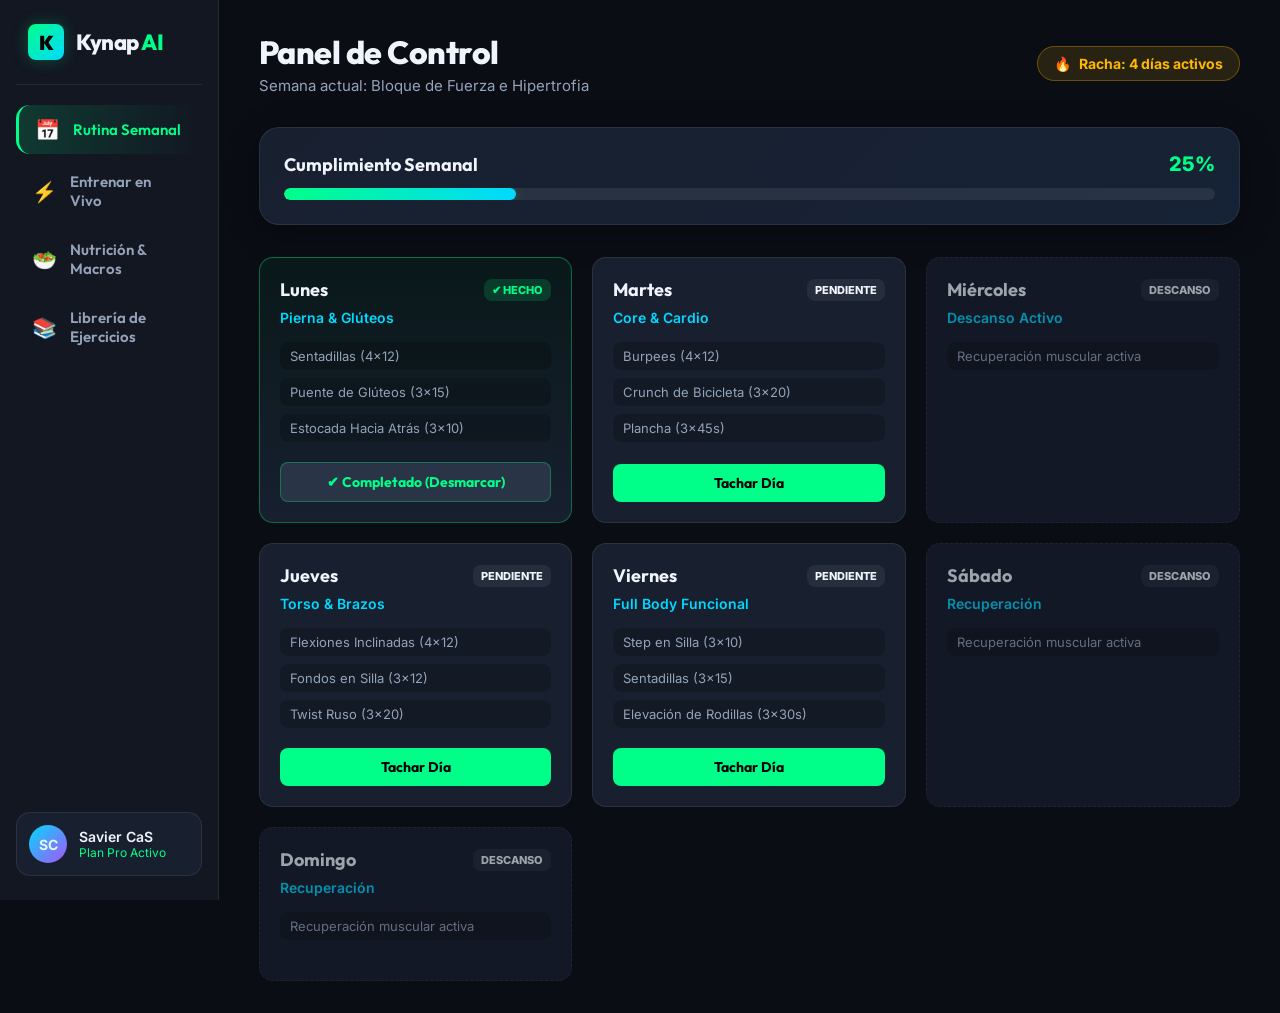
==== app.html @ 7dca51ca "se agrega el proyecto modularizado, con nueva app.html, nuevos modulos de bd y un poco de vainas ni " ====
<!DOCTYPE html>
<html lang="es">
<head>
  <meta charset="UTF-8">
  <meta name="viewport" content="width=device-width, initial-scale=1.0, maximum-scale=1.0, user-scalable=no">
  <title>Kynap - Plataforma Fitness Modular</title>
  <!-- Google Fonts: Outfit & Inter -->
  <link rel="preconnect" href="https://fonts.googleapis.com">
  <link rel="preconnect" href="https://fonts.gstatic.com" crossorigin>
  <link href="https://fonts.googleapis.com/css2?family=Inter:wght@400;500;600;700&family=Outfit:wght@600;700;800;900&display=swap" rel="stylesheet">
  <!-- Hoja de estilos del Design System Kynap -->
  <link rel="stylesheet" href="public/css/app.css">
</head>
<body>

  <div class="app-container">
    
    <!-- SIDEBAR / BARRA DE NAVEGACIÓN -->
    <aside class="sidebar">
      <div class="brand">
        <div class="brand-logo">K</div>
        <div class="brand-name">Kynap <span>AI</span></div>
      </div>

      <ul class="nav-links">
        <li>
          <button class="nav-btn active" onclick="switchTab('routines', this)" id="nav-routines">
            <span class="icon">📅</span>
            <span>Rutina Semanal</span>
          </button>
        </li>
        <li>
          <button class="nav-btn" onclick="switchTab('workouts', this)" id="nav-workouts">
            <span class="icon">⚡</span>
            <span>Entrenar en Vivo</span>
          </button>
        </li>
        <li>
          <button class="nav-btn" onclick="switchTab('nutrition', this)" id="nav-nutrition">
            <span class="icon">🥗</span>
            <span>Nutrición & Macros</span>
          </button>
        </li>
        <li>
          <button class="nav-btn" onclick="switchTab('exercises', this)" id="nav-exercises">
            <span class="icon">📚</span>
            <span>Librería de Ejercicios</span>
          </button>
        </li>
      </ul>

      <div class="user-snippet">
        <div class="user-avatar">SC</div>
        <div class="user-meta">
          <h4>Savier CaS</h4>
          <p>Plan Pro Activo</p>
        </div>
      </div>
    </aside>

    <!-- ÁREA DE CONTENIDO PRINCIPAL -->
    <main class="main-content">
      
      <!-- HEADER CON RESUMEN Y RACHA -->
      <header class="header-bar">
        <div class="page-title">
          <h1>Panel de Control</h1>
          <p>Semana actual: Bloque de Fuerza e Hipertrofia</p>
        </div>
        <div class="streak-badge">
          <span>🔥</span> Racha: 4 días activos
        </div>
      </header>

      <!-- TAB 1: CORE 1 - RUTINA SEMANAL & CHECK-IN -->
      <section id="view-routines" class="tab-view active">
        <div class="routine-progress-card">
          <div class="progress-header">
            <h3>Cumplimiento Semanal</h3>
            <span class="progress-pct" id="weeklyProgressPct">0%</span>
          </div>
          <div class="progress-track">
            <div class="progress-bar-fill" id="weeklyProgressBar" style="width: 0%;"></div>
          </div>
        </div>

        <div class="days-grid" id="daysGrid">
          <!-- Renderizado dinámicamente por app.js -->
        </div>
      </section>

      <!-- TAB 2: CORE 2 - WORKOUT EN VIVO & SETS -->
      <section id="view-workouts" class="tab-view">
        <div class="live-workout-container">
          
          <div class="workout-logger-card">
            <h2 style="font-family: var(--font-heading); margin-bottom: 16px;">Sesión en Curso</h2>
            
            <div class="exercise-selector-bar">
              <select id="exerciseSelector" class="select-custom" onchange="AppState.activeWorkout.exerciseId = this.value; recalculateWorkoutMetrics();">
                <!-- Opciones de ejercicios inyectadas por app.js -->
              </select>
              <button class="btn-checkin" style="width: auto; padding: 0 20px;" onclick="addSetRow()">+ Serie</button>
            </div>

            <div class="sets-table-wrapper">
              <table class="sets-table">
                <thead>
                  <tr>
                    <th>Serie</th>
                    <th>Peso (kg)</th>
                    <th>Reps</th>
                    <th>RPE</th>
                    <th>Estado</th>
                    <th></th>
                  </tr>
                </thead>
                <tbody id="setsTableBody">
                  <!-- Filas de series renderizadas por app.js -->
                </tbody>
              </table>
            </div>

            <button class="btn-checkin" style="background: linear-gradient(90deg, var(--accent-emerald), var(--accent-cyan));" onclick="finishWorkoutSession()">
              Finalizar Sesión & Guardar
            </button>
          </div>

          <!-- SIDEBAR DE MÉTRICAS Y TEMPORIZADOR -->
          <div class="workout-stats-sidebar">
            <div class="stat-box">
              <h4>Volumen Total (Tonelaje)</h4>
              <div class="stat-number" id="statTotalVolume">0 kg</div>
            </div>

            <div class="stat-box">
              <h4>1RM Estimada (Epley)</h4>
              <div class="stat-number amber" id="statMax1RM">0 kg</div>
            </div>

            <div class="rest-timer-box">
              <h4 style="color: var(--accent-purple); font-size: 13px; text-transform: uppercase;">Descanso Entre Series</h4>
              <div class="timer-digits" id="timerDigits">01:30</div>
              <div class="timer-controls">
                <button class="btn-checkin" style="background: var(--accent-purple); color: #fff; width: auto; padding: 6px 14px; font-size: 12px;" onclick="startRestTimer(90)">Iniciar 90s</button>
                <button class="btn-checkin" style="background: rgba(255,255,255,0.08); color: #fff; width: auto; padding: 6px 12px; font-size: 12px;" onclick="addTimerSeconds(30)">+30s</button>
                <button class="btn-checkin" style="background: rgba(255,71,87,0.15); color: var(--accent-rose); width: auto; padding: 6px 12px; font-size: 12px;" onclick="resetRestTimer()">Reset</button>
              </div>
            </div>
          </div>

        </div>
      </section>

      <!-- TAB 3: CORE 3 - NUTRICIÓN & MACROS -->
      <section id="view-nutrition" class="tab-view">
        <div class="nutrition-grid">
          
          <div class="macro-summary-card">
            <div style="display: flex; justify-content: space-between; align-items: baseline;">
              <h2 style="font-family: var(--font-heading);">Balance Energético</h2>
              <button class="btn-checkin" style="width: auto; padding: 6px 14px; font-size: 13px;" onclick="quickAddMeal()">+ Añadir Comida</button>
            </div>

            <div style="margin-top: 16px;">
              <span id="caloriesConsumed" style="font-family: var(--font-heading); font-size: 36px; font-weight: 800; color: var(--accent-emerald);">0 kcal</span>
              <span id="caloriesTarget" style="color: var(--text-muted); font-size: 16px;">/ 2200 kcal</span>
            </div>

            <div class="macro-bars">
              <div class="macro-bar-item">
                <div class="macro-label-row">
                  <span style="color: var(--accent-cyan);">Proteínas (4 kcal/g)</span>
                  <span id="valProtein">0g / 150g</span>
                </div>
                <div class="macro-bar-track">
                  <div class="macro-bar-fill fill-protein" id="barProtein" style="width: 0%;"></div>
                </div>
              </div>

              <div class="macro-bar-item">
                <div class="macro-label-row">
                  <span style="color: var(--accent-amber);">Carbohidratos (4 kcal/g)</span>
                  <span id="valCarbs">0g / 230g</span>
                </div>
                <div class="macro-bar-track">
                  <div class="macro-bar-fill fill-carbs" id="barCarbs" style="width: 0%;"></div>
                </div>
              </div>

              <div class="macro-bar-item">
                <div class="macro-label-row">
                  <span style="color: var(--accent-rose);">Grasas (9 kcal/g)</span>
                  <span id="valFats">0g / 65g</span>
                </div>
                <div class="macro-bar-track">
                  <div class="macro-bar-fill fill-fats" id="barFats" style="width: 0%;"></div>
                </div>
              </div>
            </div>
          </div>

          <div style="display: flex; flex-direction: column; gap: 24px;">
            <div class="water-tracker-card">
              <h3 style="font-family: var(--font-heading); font-size: 18px;">Hidratación Diaria</h3>
              <div class="water-display" id="waterDisplay">1750 ml</div>
              <p id="waterTarget" style="color: var(--text-secondary); font-size: 13px; margin-bottom: 16px;">Meta: 2500 ml</p>
              <div class="water-actions">
                <button class="btn-checkin" style="width: auto; padding: 8px 16px; background: rgba(0, 217, 255, 0.2); color: var(--accent-cyan);" onclick="adjustWater(250)">+250 ml</button>
                <button class="btn-checkin" style="width: auto; padding: 8px 16px; background: rgba(0, 217, 255, 0.2); color: var(--accent-cyan);" onclick="adjustWater(500)">+500 ml</button>
                <button class="btn-checkin" style="width: auto; padding: 8px 12px; background: rgba(255, 255, 255, 0.06); color: var(--text-secondary);" onclick="adjustWater(-250)">-250 ml</button>
              </div>
            </div>

            <div class="macro-summary-card">
              <h3 style="font-family: var(--font-heading); font-size: 16px; margin-bottom: 12px;">Comidas Registradas Hoy</h3>
              <ul id="recentMealsList" style="list-style: none;">
                <!-- Lista de comidas renderizada por app.js -->
              </ul>
            </div>
          </div>

        </div>
      </section>

      <!-- TAB 4: LIBRERÍA DE EJERCICIOS CON ASSETS REALES -->
      <section id="view-exercises" class="tab-view">
        <div class="filter-bar">
          <input type="text" id="exerciseSearchInput" class="search-input" placeholder="Buscar ejercicio por nombre o músculo (ej. sentadillas, glúteo, abdomen)...">
          
          <div class="chip-filters">
            <button class="chip active" onclick="filterExercisesByMuscle('all', this)">Todos</button>
            <button class="chip" onclick="filterExercisesByMuscle('cuadriceps', this)">Cuádriceps</button>
            <button class="chip" onclick="filterExercisesByMuscle('gluteos', this)">Glúteos</button>
            <button class="chip" onclick="filterExercisesByMuscle('abdomen', this)">Abdomen</button>
            <button class="chip" onclick="filterExercisesByMuscle('pecho', this)">Pecho</button>
            <button class="chip" onclick="filterExercisesByMuscle('triceps', this)">Tríceps</button>
            <button class="chip" onclick="filterExercisesByMuscle('cardio', this)">Cardio</button>
          </div>
        </div>

        <div class="exercise-catalog-grid" id="exerciseCatalogGrid">
          <!-- Tarjetas con GIFs reales renderizadas por app.js -->
        </div>
      </section>

    </main>
  </div>

  <!-- MODAL DE DETALLE DEL EJERCICIO -->
  <div class="modal-backdrop" id="exerciseModal" onclick="if(event.target === this) closeExerciseModal()">
    <div class="modal-sheet">
      <img src="" id="modalMedia" class="modal-media" alt="Demostración">
      <div class="modal-body">
        <span class="day-badge" id="modalCategory" style="background-color: rgba(0, 217, 255, 0.15); color: var(--accent-cyan);"></span>
        <h2 id="modalTitle" style="margin-top: 8px;"></h2>
        <p id="modalInstructionText" class="modal-instructions"></p>
        <button class="btn-checkin" onclick="closeExerciseModal()" style="background-color: var(--border-subtle); color: var(--text-primary);">
          Cerrar
        </button>
      </div>
    </div>
  </div>

  <!-- Script principal de la aplicación -->
  <script src="public/js/app.js"></script>
</body>
</html>
---- public/css/app.css ----
/* ==========================================================================
   KYNAP FITNESS PLATFORM - DESIGN SYSTEM & STYLES
   ========================================================================== */

:root {
  --bg-primary: #0a0d14;
  --bg-surface: #121722;
  --bg-card: #182030;
  --bg-card-hover: #202a3f;
  --bg-glass: rgba(18, 23, 34, 0.75);
  
  --border-subtle: rgba(255, 255, 255, 0.08);
  --border-focus: rgba(0, 255, 136, 0.4);

  --text-primary: #f0f4fc;
  --text-secondary: #94a3b8;
  --text-muted: #64748b;

  --accent-emerald: #00ff88;
  --accent-emerald-glow: rgba(0, 255, 136, 0.25);
  --accent-cyan: #00d9ff;
  --accent-cyan-glow: rgba(0, 217, 255, 0.25);
  --accent-amber: #ffb800;
  --accent-amber-glow: rgba(255, 184, 0, 0.25);
  --accent-rose: #ff4757;
  --accent-purple: #a855f7;

  --font-heading: 'Outfit', -apple-system, sans-serif;
  --font-body: 'Inter', -apple-system, sans-serif;

  --radius-sm: 8px;
  --radius-md: 14px;
  --radius-lg: 20px;
  --radius-full: 9999px;

  --transition-fast: 0.15s ease;
  --transition-normal: 0.25s ease;
  --shadow-card: 0 8px 32px rgba(0, 0, 0, 0.35);
  --shadow-glow: 0 0 20px var(--accent-emerald-glow);
}

* {
  margin: 0;
  padding: 0;
  box-sizing: border-box;
}

body {
  font-family: var(--font-body);
  background-color: var(--bg-primary);
  color: var(--text-primary);
  min-height: 100vh;
  display: flex;
  overflow-x: hidden;
  -webkit-font-smoothing: antialiased;
}

/* ==========================================================================
   LAYOUT: SIDEBAR & MAIN CONTENT
   ========================================================================== */

.app-container {
  display: flex;
  width: 100vw;
  min-height: 100vh;
}

.sidebar {
  width: 260px;
  background-color: var(--bg-surface);
  border-right: 1px solid var(--border-subtle);
  display: flex;
  flex-direction: column;
  padding: 24px 16px;
  position: sticky;
  top: 0;
  height: 100vh;
  z-index: 100;
}

.brand {
  display: flex;
  align-items: center;
  gap: 12px;
  padding: 0 12px 24px;
  border-bottom: 1px solid var(--border-subtle);
}

.brand-logo {
  width: 36px;
  height: 36px;
  background: linear-gradient(135deg, var(--accent-emerald), var(--accent-cyan));
  border-radius: var(--radius-sm);
  display: flex;
  align-items: center;
  justify-content: center;
  font-family: var(--font-heading);
  font-weight: 900;
  color: #000;
  font-size: 20px;
  box-shadow: 0 0 16px var(--accent-emerald-glow);
}

.brand-name {
  font-family: var(--font-heading);
  font-size: 22px;
  font-weight: 800;
  letter-spacing: -0.5px;
}

.brand-name span {
  color: var(--accent-emerald);
}

.nav-links {
  list-style: none;
  margin-top: 20px;
  display: flex;
  flex-direction: column;
  gap: 6px;
  flex-grow: 1;
}

.nav-btn {
  display: flex;
  align-items: center;
  gap: 14px;
  padding: 12px 16px;
  border-radius: var(--radius-md);
  color: var(--text-secondary);
  background: transparent;
  border: none;
  font-family: var(--font-heading);
  font-size: 15px;
  font-weight: 600;
  cursor: pointer;
  width: 100%;
  text-align: left;
  transition: var(--transition-fast);
}

.nav-btn .icon {
  font-size: 20px;
  display: flex;
  align-items: center;
  justify-content: center;
  width: 24px;
}

.nav-btn:hover {
  background-color: rgba(255, 255, 255, 0.04);
  color: var(--text-primary);
}

.nav-btn.active {
  background: linear-gradient(90deg, rgba(0, 255, 136, 0.15), transparent);
  color: var(--accent-emerald);
  border-left: 3px solid var(--accent-emerald);
}

.user-snippet {
  display: flex;
  align-items: center;
  gap: 12px;
  padding: 12px;
  background-color: var(--bg-card);
  border-radius: var(--radius-md);
  border: 1px solid var(--border-subtle);
}

.user-avatar {
  width: 38px;
  height: 38px;
  border-radius: 50%;
  background: linear-gradient(135deg, var(--accent-cyan), var(--accent-purple));
  display: flex;
  align-items: center;
  justify-content: center;
  font-weight: bold;
  font-size: 14px;
}

.user-meta h4 {
  font-size: 14px;
  font-weight: 600;
}

.user-meta p {
  font-size: 12px;
  color: var(--accent-emerald);
}

/* ==========================================================================
   MAIN CONTENT WRAPPER
   ========================================================================== */

.main-content {
  flex-grow: 1;
  padding: 32px 40px;
  overflow-y: auto;
  max-width: 1300px;
  margin: 0 auto;
  width: 100%;
}

.header-bar {
  display: flex;
  justify-content: space-between;
  align-items: center;
  margin-bottom: 32px;
}

.page-title h1 {
  font-family: var(--font-heading);
  font-size: 32px;
  font-weight: 800;
  letter-spacing: -0.5px;
}

.page-title p {
  color: var(--text-secondary);
  font-size: 15px;
  margin-top: 4px;
}

.streak-badge {
  display: flex;
  align-items: center;
  gap: 8px;
  background: rgba(255, 184, 0, 0.12);
  border: 1px solid rgba(255, 184, 0, 0.3);
  padding: 8px 16px;
  border-radius: var(--radius-full);
  color: var(--accent-amber);
  font-weight: 700;
  font-size: 14px;
}

/* ==========================================================================
   TAB VIEWS
   ========================================================================== */

.tab-view {
  display: none;
  animation: fadeIn 0.25s ease forwards;
}

.tab-view.active {
  display: block;
}

@keyframes fadeIn {
  from { opacity: 0; transform: translateY(8px); }
  to { opacity: 1; transform: translateY(0); }
}

/* ==========================================================================
   CORE 1: RUTINAS & CHECK-IN
   ========================================================================== */

.routine-progress-card {
  background: linear-gradient(135deg, var(--bg-card), #162235);
  border: 1px solid var(--border-subtle);
  border-radius: var(--radius-lg);
  padding: 24px;
  margin-bottom: 32px;
  box-shadow: var(--shadow-card);
}

.progress-header {
  display: flex;
  justify-content: space-between;
  align-items: center;
  margin-bottom: 12px;
}

.progress-header h3 {
  font-family: var(--font-heading);
  font-size: 18px;
  font-weight: 700;
}

.progress-pct {
  font-size: 20px;
  font-weight: 800;
  color: var(--accent-emerald);
}

.progress-track {
  height: 12px;
  background-color: rgba(255, 255, 255, 0.08);
  border-radius: var(--radius-full);
  overflow: hidden;
  position: relative;
}

.progress-bar-fill {
  height: 100%;
  background: linear-gradient(90deg, var(--accent-emerald), var(--accent-cyan));
  border-radius: var(--radius-full);
  width: 0%;
  transition: width 0.6s cubic-bezier(0.34, 1.56, 0.64, 1);
  box-shadow: 0 0 12px var(--accent-emerald-glow);
}

.days-grid {
  display: grid;
  grid-template-columns: repeat(auto-fill, minmax(280px, 1fr));
  gap: 20px;
}

.day-card {
  background-color: var(--bg-card);
  border: 1px solid var(--border-subtle);
  border-radius: var(--radius-md);
  padding: 20px;
  display: flex;
  flex-direction: column;
  transition: var(--transition-normal);
  position: relative;
  overflow: hidden;
}

.day-card:hover {
  transform: translateY(-3px);
  border-color: rgba(255, 255, 255, 0.15);
  box-shadow: var(--shadow-card);
}

.day-card.completed {
  border-color: rgba(0, 255, 136, 0.35);
  background: linear-gradient(180deg, rgba(0, 255, 136, 0.05), var(--bg-card));
}

.day-card.rest-day {
  opacity: 0.65;
  border-style: dashed;
}

.day-header {
  display: flex;
  justify-content: space-between;
  align-items: center;
  margin-bottom: 8px;
}

.day-title {
  font-family: var(--font-heading);
  font-size: 18px;
  font-weight: 700;
  color: var(--text-primary);
}

.day-badge {
  font-size: 11px;
  text-transform: uppercase;
  font-weight: 800;
  padding: 4px 8px;
  border-radius: var(--radius-sm);
  background-color: rgba(255, 255, 255, 0.06);
}

.day-card.completed .day-badge {
  background-color: rgba(0, 255, 136, 0.15);
  color: var(--accent-emerald);
}

.day-subtitle {
  font-size: 14px;
  color: var(--accent-cyan);
  font-weight: 600;
  margin-bottom: 16px;
}

.exercise-mini-list {
  list-style: none;
  display: flex;
  flex-direction: column;
  gap: 8px;
  margin-bottom: 20px;
  flex-grow: 1;
}

.exercise-mini-item {
  font-size: 13px;
  color: var(--text-secondary);
  display: flex;
  align-items: center;
  justify-content: space-between;
  background: rgba(0, 0, 0, 0.2);
  padding: 6px 10px;
  border-radius: var(--radius-sm);
}

.btn-checkin {
  width: 100%;
  padding: 10px 14px;
  border-radius: var(--radius-sm);
  font-family: var(--font-heading);
  font-weight: 700;
  font-size: 14px;
  border: none;
  cursor: pointer;
  background-color: var(--accent-emerald);
  color: #000;
  display: flex;
  align-items: center;
  justify-content: center;
  gap: 8px;
  transition: var(--transition-fast);
}

.btn-checkin:hover {
  filter: brightness(1.1);
  box-shadow: 0 0 16px var(--accent-emerald-glow);
}

.day-card.completed .btn-checkin {
  background-color: #2a3447;
  color: var(--accent-emerald);
  border: 1px solid rgba(0, 255, 136, 0.3);
}

/* ==========================================================================
   CORE 2: WORKOUT EN VIVO & SETS
   ========================================================================== */

.live-workout-container {
  display: grid;
  grid-template-columns: 2fr 1fr;
  gap: 24px;
}

.workout-logger-card {
  background-color: var(--bg-card);
  border: 1px solid var(--border-subtle);
  border-radius: var(--radius-lg);
  padding: 24px;
}

.exercise-selector-bar {
  display: flex;
  gap: 12px;
  margin-bottom: 24px;
}

.select-custom {
  flex-grow: 1;
  background-color: var(--bg-surface);
  border: 1px solid var(--border-subtle);
  color: var(--text-primary);
  padding: 12px 16px;
  border-radius: var(--radius-md);
  font-family: var(--font-body);
  font-size: 15px;
  outline: none;
}

.sets-table-wrapper {
  margin-bottom: 20px;
  overflow-x: auto;
}

.sets-table {
  width: 100%;
  border-collapse: collapse;
}

.sets-table th {
  text-align: left;
  font-size: 12px;
  text-transform: uppercase;
  color: var(--text-muted);
  padding: 8px 12px;
}

.sets-table td {
  padding: 10px 12px;
  border-top: 1px solid rgba(255, 255, 255, 0.05);
}

.input-number-sm {
  width: 80px;
  background-color: var(--bg-surface);
  border: 1px solid var(--border-subtle);
  color: var(--text-primary);
  padding: 8px 10px;
  border-radius: var(--radius-sm);
  text-align: center;
  font-weight: 600;
  outline: none;
}

.input-number-sm:focus {
  border-color: var(--accent-cyan);
}

.btn-icon {
  background: transparent;
  border: none;
  cursor: pointer;
  color: var(--text-muted);
  font-size: 16px;
  padding: 6px;
  border-radius: var(--radius-sm);
  transition: var(--transition-fast);
}

.btn-icon:hover {
  color: var(--accent-rose);
  background-color: rgba(255, 71, 87, 0.1);
}

.btn-check-set {
  background-color: rgba(255, 255, 255, 0.06);
  border: 1px solid var(--border-subtle);
  color: var(--text-muted);
  width: 34px;
  height: 34px;
  border-radius: 50%;
  display: flex;
  align-items: center;
  justify-content: center;
  cursor: pointer;
  transition: var(--transition-fast);
}

.btn-check-set.checked {
  background-color: var(--accent-emerald);
  color: #000;
  border-color: var(--accent-emerald);
}

.workout-stats-sidebar {
  display: flex;
  flex-direction: column;
  gap: 20px;
}

.stat-box {
  background-color: var(--bg-card);
  border: 1px solid var(--border-subtle);
  border-radius: var(--radius-lg);
  padding: 20px;
  text-align: center;
}

.stat-box h4 {
  font-size: 13px;
  text-transform: uppercase;
  color: var(--text-muted);
  margin-bottom: 6px;
}

.stat-number {
  font-family: var(--font-heading);
  font-size: 32px;
  font-weight: 800;
  color: var(--accent-cyan);
}

.stat-number.amber { color: var(--accent-amber); }
.stat-number.emerald { color: var(--accent-emerald); }

/* Temporizador Flotante */
.rest-timer-box {
  background: linear-gradient(135deg, #1c1328, #182030);
  border: 1px solid rgba(168, 85, 247, 0.3);
  border-radius: var(--radius-lg);
  padding: 20px;
  text-align: center;
}

.timer-digits {
  font-family: var(--font-heading);
  font-size: 44px;
  font-weight: 800;
  color: var(--accent-purple);
  margin: 10px 0;
  letter-spacing: 1px;
}

.timer-controls {
  display: flex;
  gap: 8px;
  justify-content: center;
}

/* ==========================================================================
   CORE 3: NUTRICIÓN & MACROS
   ========================================================================== */

.nutrition-grid {
  display: grid;
  grid-template-columns: 1fr 1fr;
  gap: 24px;
}

.macro-summary-card {
  background-color: var(--bg-card);
  border: 1px solid var(--border-subtle);
  border-radius: var(--radius-lg);
  padding: 24px;
}

.macro-bars {
  display: flex;
  flex-direction: column;
  gap: 16px;
  margin-top: 20px;
}

.macro-bar-item {
  display: flex;
  flex-direction: column;
  gap: 6px;
}

.macro-label-row {
  display: flex;
  justify-content: space-between;
  font-size: 13px;
  font-weight: 600;
}

.macro-bar-track {
  height: 8px;
  background-color: rgba(255, 255, 255, 0.08);
  border-radius: var(--radius-full);
  overflow: hidden;
}

.macro-bar-fill {
  height: 100%;
  border-radius: var(--radius-full);
  width: 0%;
  transition: width 0.5s ease;
}

.fill-protein { background-color: var(--accent-cyan); }
.fill-carbs { background-color: var(--accent-amber); }
.fill-fats { background-color: var(--accent-rose); }

.water-tracker-card {
  background: linear-gradient(135deg, rgba(0, 217, 255, 0.08), var(--bg-card));
  border: 1px solid rgba(0, 217, 255, 0.2);
  border-radius: var(--radius-lg);
  padding: 24px;
  text-align: center;
}

.water-display {
  font-family: var(--font-heading);
  font-size: 40px;
  font-weight: 800;
  color: var(--accent-cyan);
  margin: 16px 0;
}

.water-actions {
  display: flex;
  gap: 10px;
  justify-content: center;
}

/* ==========================================================================
   LIBRERÍA DE EJERCICIOS
   ========================================================================== */

.filter-bar {
  display: flex;
  gap: 12px;
  margin-bottom: 24px;
  flex-wrap: wrap;
}

.search-input {
  flex-grow: 1;
  min-width: 260px;
  background-color: var(--bg-card);
  border: 1px solid var(--border-subtle);
  color: var(--text-primary);
  padding: 12px 18px;
  border-radius: var(--radius-full);
  font-size: 14px;
  outline: none;
}

.search-input:focus {
  border-color: var(--accent-emerald);
}

.chip-filters {
  display: flex;
  gap: 8px;
  overflow-x: auto;
  padding-bottom: 4px;
}

.chip {
  padding: 8px 16px;
  background-color: var(--bg-card);
  border: 1px solid var(--border-subtle);
  border-radius: var(--radius-full);
  font-size: 13px;
  font-weight: 600;
  color: var(--text-secondary);
  cursor: pointer;
  white-space: nowrap;
  transition: var(--transition-fast);
}

.chip.active, .chip:hover {
  background-color: var(--accent-emerald);
  color: #000;
  border-color: var(--accent-emerald);
}

.exercise-catalog-grid {
  display: grid;
  grid-template-columns: repeat(auto-fill, minmax(240px, 1fr));
  gap: 20px;
}

.exercise-card {
  background-color: var(--bg-card);
  border: 1px solid var(--border-subtle);
  border-radius: var(--radius-md);
  overflow: hidden;
  cursor: pointer;
  transition: var(--transition-normal);
}

.exercise-card:hover {
  transform: translateY(-4px);
  box-shadow: var(--shadow-card);
  border-color: rgba(255, 255, 255, 0.2);
}

.exercise-media {
  width: 100%;
  height: 160px;
  object-fit: cover;
  background-color: #000;
  display: block;
}

.exercise-card-info {
  padding: 14px;
}

.exercise-card-title {
  font-size: 16px;
  font-weight: 700;
  margin-bottom: 4px;
}

.exercise-card-tag {
  font-size: 12px;
  color: var(--accent-cyan);
  text-transform: capitalize;
}

/* ==========================================================================
   MODAL DE EJERCICIO
   ========================================================================== */

.modal-backdrop {
  position: fixed;
  inset: 0;
  background: rgba(0, 0, 0, 0.75);
  backdrop-filter: blur(8px);
  display: none;
  align-items: center;
  justify-content: center;
  z-index: 1000;
  padding: 20px;
}

.modal-backdrop.open {
  display: flex;
}

.modal-sheet {
  background-color: var(--bg-surface);
  border: 1px solid var(--border-subtle);
  border-radius: var(--radius-lg);
  max-width: 500px;
  width: 100%;
  overflow: hidden;
  box-shadow: 0 16px 48px rgba(0, 0, 0, 0.5);
  animation: modalPop 0.2s ease forwards;
}

@keyframes modalPop {
  from { opacity: 0; transform: scale(0.95); }
  to { opacity: 1; transform: scale(1); }
}

.modal-media {
  width: 100%;
  height: 260px;
  object-fit: cover;
  background-color: #000;
}

.modal-body {
  padding: 24px;
}

.modal-body h2 {
  font-family: var(--font-heading);
  margin-bottom: 8px;
}

.modal-instructions {
  margin: 16px 0;
  padding-left: 20px;
  font-size: 14px;
  color: var(--text-secondary);
  line-height: 1.6;
}

/* ==========================================================================
   MOBILE RESPONSIVENESS
   ========================================================================== */

@media (max-width: 860px) {
  .app-container {
    flex-direction: column;
  }

  .sidebar {
    position: fixed;
    bottom: 0;
    left: 0;
    right: 0;
    width: 100vw;
    height: 64px;
    flex-direction: row;
    padding: 0;
    border-right: none;
    border-top: 1px solid var(--border-subtle);
    background-color: rgba(18, 23, 34, 0.95);
    backdrop-filter: blur(12px);
  }

  .brand, .user-snippet {
    display: none;
  }

  .nav-links {
    flex-direction: row;
    margin: 0;
    justify-content: space-around;
    width: 100%;
    align-items: center;
  }

  .nav-btn {
    flex-direction: column;
    gap: 4px;
    padding: 6px;
    font-size: 11px;
    align-items: center;
    border-left: none;
  }

  .nav-btn.active {
    border-left: none;
    border-bottom: 2px solid var(--accent-emerald);
  }

  .main-content {
    padding: 20px 16px 80px;
  }

  .live-workout-container,
  .nutrition-grid {
    grid-template-columns: 1fr;
  }
}
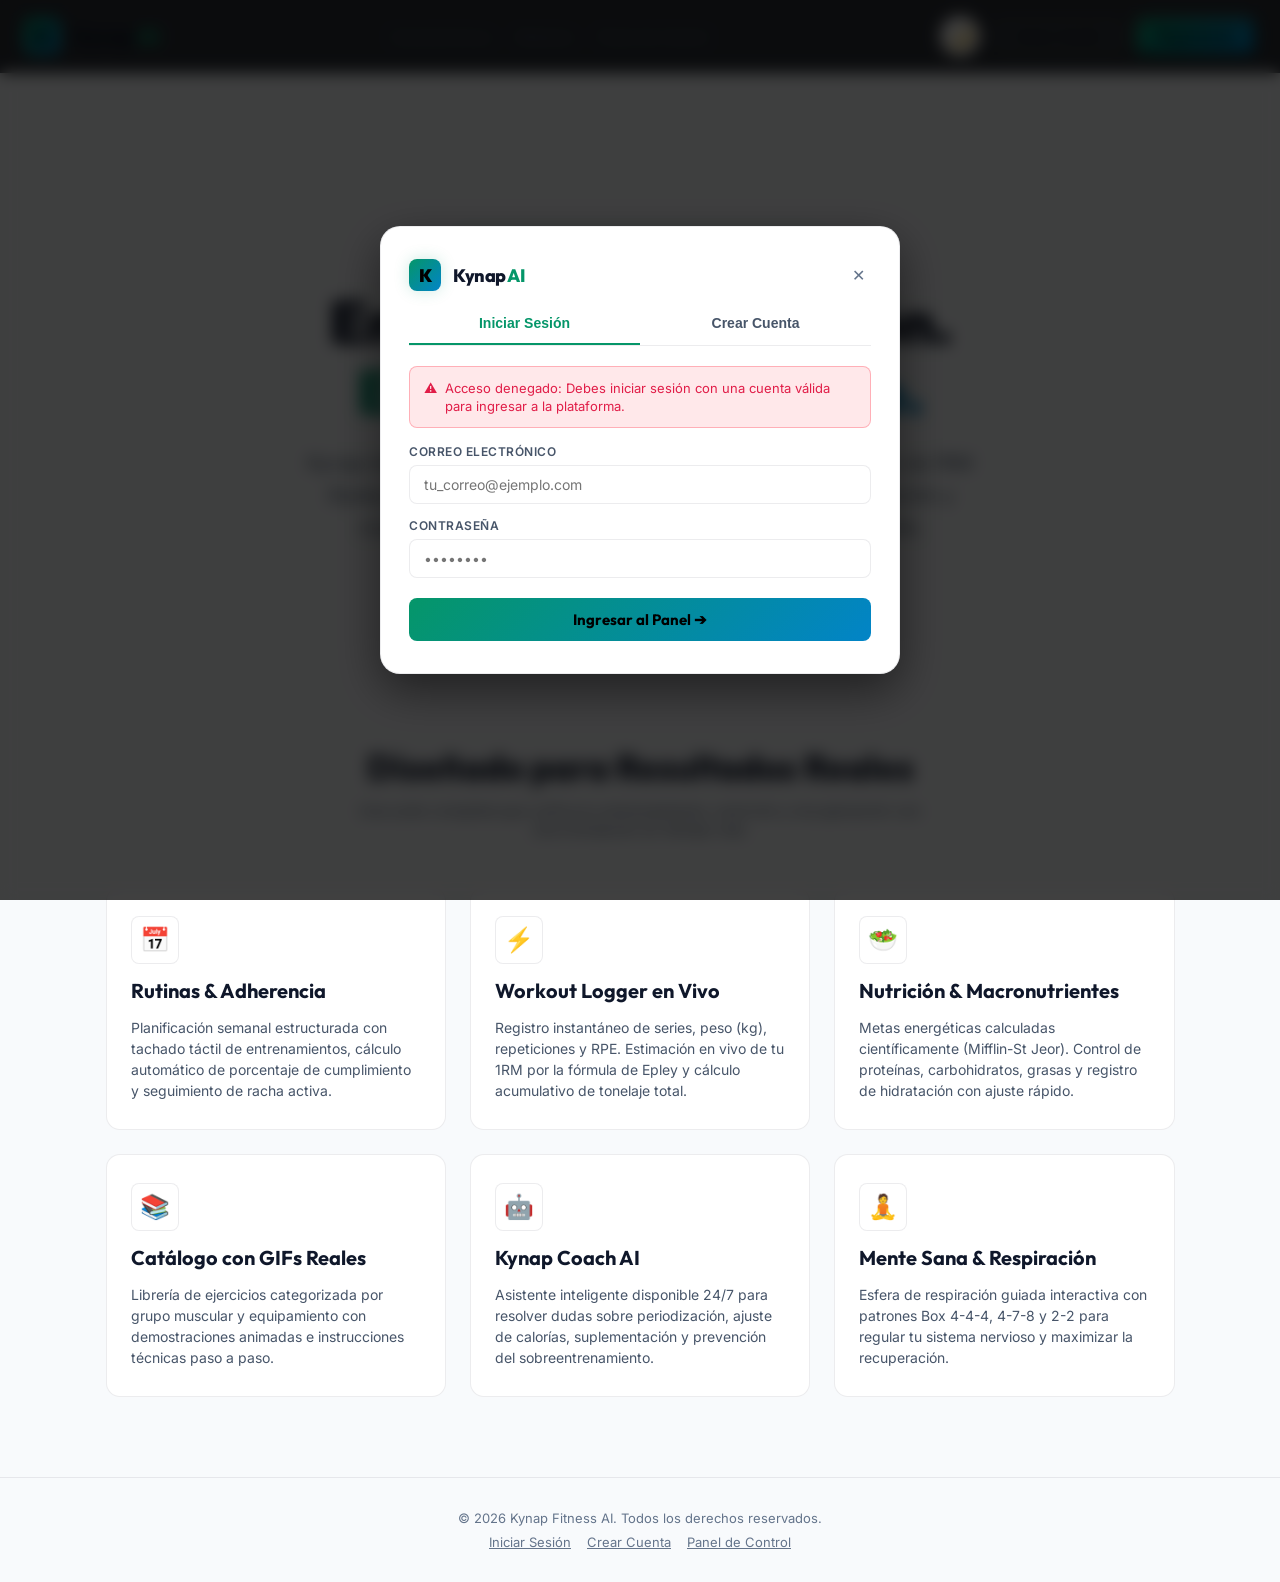
==== commit 19308fde: "actualizacion y organizacion grande con un bug en la app.html con conexiones de base de datos funcio" ====
--- a/app.html
+++ b/app.html
@@ -2,16 +2,34 @@
 <html lang="es">
 <head>
   <meta charset="UTF-8">
-  <meta name="viewport" content="width=device-width, initial-scale=1.0, maximum-scale=1.0, user-scalable=no">
-  <title>Kynap - Plataforma Fitness Modular</title>
+  <meta name="viewport" content="width=device-width, initial-scale=1.0, maximum-scale=1.0, user-scalable=no, viewport-fit=cover">
+  <meta name="theme-color" content="#0a0d14">
+  <meta name="apple-mobile-web-app-capable" content="yes">
+  <meta name="apple-mobile-web-app-status-bar-style" content="black-translucent">
+  <title>Kynap - Plataforma Fitness Modular & App Bridge</title>
   <!-- Google Fonts: Outfit & Inter -->
   <link rel="preconnect" href="https://fonts.googleapis.com">
   <link rel="preconnect" href="https://fonts.gstatic.com" crossorigin>
   <link href="https://fonts.googleapis.com/css2?family=Inter:wght@400;500;600;700&family=Outfit:wght@600;700;800;900&display=swap" rel="stylesheet">
   <!-- Hoja de estilos del Design System Kynap -->
   <link rel="stylesheet" href="public/css/app.css">
+  <script src="public/js/theme.js"></script>
+
+  <!-- PROTECCIÓN ESTRICTA DE RUTA (SESSION & BEARER TOKEN GUARD) -->
+  <script>
+    (function() {
+      const token = localStorage.getItem('kynap_auth_token');
+      if (!token || token === 'local_demo_token') {
+        sessionStorage.setItem('kynap_auth_message', 'Acceso denegado: Debes iniciar sesión con una cuenta válida para ingresar a la plataforma.');
+        window.location.replace('index.html?auth=login');
+      }
+    })();
+  </script>
 </head>
 <body>
+
+  <!-- Contenedor de Notificaciones Toast -->
+  <div id="toastContainer" class="toast-container" aria-live="polite"></div>
 
   <div class="app-container">
     
@@ -47,12 +65,42 @@
             <span>Librería de Ejercicios</span>
           </button>
         </li>
+        <li style="margin-top: 14px; padding-top: 14px; border-top: 1px solid var(--border-subtle);">
+          <button class="nav-btn" onclick="openBreathingModal()" id="nav-breathing">
+            <span class="icon">🧘</span>
+            <span>Mente Sana</span>
+          </button>
+        </li>
+        <li>
+          <button class="nav-btn" onclick="toggleAICoach()" id="nav-aicoach">
+            <span class="icon">🤖</span>
+            <span>Coach AI</span>
+          </button>
+        </li>
+        <li>
+          <button class="nav-btn" onclick="toggleTheme()" id="nav-theme">
+            <span class="icon">🌓</span>
+            <span>Modo Oscuro / Claro</span>
+          </button>
+        </li>
+        <li>
+          <button class="nav-btn" onclick="openConfigModal()" id="nav-config">
+            <span class="icon">⚙️</span>
+            <span>Configuración</span>
+          </button>
+        </li>
+        <li>
+          <button class="nav-btn" onclick="handleLogout(event)" style="color: var(--accent-rose);" id="nav-logout">
+            <span class="icon">🚪</span>
+            <span>Cerrar Sesión</span>
+          </button>
+        </li>
       </ul>
 
-      <div class="user-snippet">
-        <div class="user-avatar">SC</div>
+      <div class="user-snippet" onclick="openConfigModal()" style="cursor: pointer;" title="Configurar Perfil">
+        <div class="user-avatar" id="sidebarAvatar">SC</div>
         <div class="user-meta">
-          <h4>Savier CaS</h4>
+          <h4 id="sidebarUserName">Savier CaS</h4>
           <p>Plan Pro Activo</p>
         </div>
       </div>
@@ -64,11 +112,26 @@
       <!-- HEADER CON RESUMEN Y RACHA -->
       <header class="header-bar">
         <div class="page-title">
-          <h1>Panel de Control</h1>
+          <div style="display: flex; align-items: center; gap: 12px; margin-bottom: 4px;">
+            <h1>Panel de Control</h1>
+            <div id="onlineStatusPill" class="status-pill online">
+              <span class="status-dot"></span>
+              <span>Sincronizado</span>
+            </div>
+          </div>
           <p>Semana actual: Bloque de Fuerza e Hipertrofia</p>
         </div>
-        <div class="streak-badge">
-          <span>🔥</span> Racha: 4 días activos
+        <div style="display: flex; align-items: center; gap: 12px;">
+          <button type="button" class="btn-theme-toggle" onclick="toggleTheme()" aria-label="Cambiar tema">🌙</button>
+          <div class="streak-badge">
+            <span>🔥</span> <span id="streakCounter">4 días activos</span>
+          </div>
+          <button class="btn-checkin" style="width: auto; padding: 8px 16px; background: rgba(0, 217, 255, 0.15); color: var(--accent-cyan);" onclick="openBreathingModal()">
+            🧘 Respiración
+          </button>
+          <button class="btn-checkin" style="width: auto; padding: 8px 16px; background: linear-gradient(135deg, var(--accent-emerald), var(--accent-cyan)); color: #000; font-weight: 700;" onclick="toggleAICoach()">
+            🤖 Coach AI
+          </button>
         </div>
       </header>
 
@@ -76,7 +139,10 @@
       <section id="view-routines" class="tab-view active">
         <div class="routine-progress-card">
           <div class="progress-header">
-            <h3>Cumplimiento Semanal</h3>
+            <div>
+              <h3>Cumplimiento Semanal</h3>
+              <p style="font-size: 13px; color: var(--text-secondary); margin-top: 2px;">4 entrenamientos programados para esta semana</p>
+            </div>
             <span class="progress-pct" id="weeklyProgressPct">0%</span>
           </div>
           <div class="progress-track">
@@ -94,10 +160,13 @@
         <div class="live-workout-container">
           
           <div class="workout-logger-card">
-            <h2 style="font-family: var(--font-heading); margin-bottom: 16px;">Sesión en Curso</h2>
+            <div style="display: flex; justify-content: space-between; align-items: center; margin-bottom: 16px;">
+              <h2 style="font-family: var(--font-heading);">Sesión en Curso</h2>
+              <span class="day-badge" style="background: rgba(0, 255, 136, 0.15); color: var(--accent-emerald);">En Progreso</span>
+            </div>
             
             <div class="exercise-selector-bar">
-              <select id="exerciseSelector" class="select-custom" onchange="AppState.activeWorkout.exerciseId = this.value; recalculateWorkoutMetrics();">
+              <select id="exerciseSelector" class="select-custom" onchange="AppState.activeWorkout.exerciseId = this.value; recalculateWorkoutMetrics();" aria-label="Seleccionar ejercicio">
                 <!-- Opciones de ejercicios inyectadas por app.js -->
               </select>
               <button class="btn-checkin" style="width: auto; padding: 0 20px;" onclick="addSetRow()">+ Serie</button>
@@ -121,8 +190,8 @@
               </table>
             </div>
 
-            <button class="btn-checkin" style="background: linear-gradient(90deg, var(--accent-emerald), var(--accent-cyan));" onclick="finishWorkoutSession()">
-              Finalizar Sesión & Guardar
+            <button class="btn-checkin" style="background: linear-gradient(90deg, var(--accent-emerald), var(--accent-cyan)); color: #000; font-weight: 700; margin-top: 18px;" onclick="finishWorkoutSession()">
+              Finalizar Sesión & Guardar Tonelaje
             </button>
           </div>
 
@@ -131,15 +200,17 @@
             <div class="stat-box">
               <h4>Volumen Total (Tonelaje)</h4>
               <div class="stat-number" id="statTotalVolume">0 kg</div>
+              <p style="font-size: 11px; color: var(--text-muted); margin-top: 4px;">Sumatoria de Peso × Reps completadas</p>
             </div>
 
             <div class="stat-box">
               <h4>1RM Estimada (Epley)</h4>
               <div class="stat-number amber" id="statMax1RM">0 kg</div>
+              <p style="font-size: 11px; color: var(--text-muted); margin-top: 4px;">Fuerza máxima calculada para el ejercicio</p>
             </div>
 
             <div class="rest-timer-box">
-              <h4 style="color: var(--accent-purple); font-size: 13px; text-transform: uppercase;">Descanso Entre Series</h4>
+              <h4 style="color: var(--accent-purple); font-size: 13px; text-transform: uppercase; letter-spacing: 0.5px;">Descanso Entre Series</h4>
               <div class="timer-digits" id="timerDigits">01:30</div>
               <div class="timer-controls">
                 <button class="btn-checkin" style="background: var(--accent-purple); color: #fff; width: auto; padding: 6px 14px; font-size: 12px;" onclick="startRestTimer(90)">Iniciar 90s</button>
@@ -159,18 +230,18 @@
           <div class="macro-summary-card">
             <div style="display: flex; justify-content: space-between; align-items: baseline;">
               <h2 style="font-family: var(--font-heading);">Balance Energético</h2>
-              <button class="btn-checkin" style="width: auto; padding: 6px 14px; font-size: 13px;" onclick="quickAddMeal()">+ Añadir Comida</button>
+              <button class="btn-checkin" style="width: auto; padding: 8px 16px; font-size: 13px;" onclick="openAddMealModal()">+ Añadir Comida</button>
             </div>
 
             <div style="margin-top: 16px;">
-              <span id="caloriesConsumed" style="font-family: var(--font-heading); font-size: 36px; font-weight: 800; color: var(--accent-emerald);">0 kcal</span>
+              <span id="caloriesConsumed" style="font-family: var(--font-heading); font-size: 38px; font-weight: 800; color: var(--accent-emerald);">0 kcal</span>
               <span id="caloriesTarget" style="color: var(--text-muted); font-size: 16px;">/ 2200 kcal</span>
             </div>
 
             <div class="macro-bars">
               <div class="macro-bar-item">
                 <div class="macro-label-row">
-                  <span style="color: var(--accent-cyan);">Proteínas (4 kcal/g)</span>
+                  <span style="color: var(--accent-cyan); font-weight: 600;">Proteínas (4 kcal/g)</span>
                   <span id="valProtein">0g / 150g</span>
                 </div>
                 <div class="macro-bar-track">
@@ -180,7 +251,7 @@
 
               <div class="macro-bar-item">
                 <div class="macro-label-row">
-                  <span style="color: var(--accent-amber);">Carbohidratos (4 kcal/g)</span>
+                  <span style="color: var(--accent-amber); font-weight: 600;">Carbohidratos (4 kcal/g)</span>
                   <span id="valCarbs">0g / 230g</span>
                 </div>
                 <div class="macro-bar-track">
@@ -190,7 +261,7 @@
 
               <div class="macro-bar-item">
                 <div class="macro-label-row">
-                  <span style="color: var(--accent-rose);">Grasas (9 kcal/g)</span>
+                  <span style="color: var(--accent-rose); font-weight: 600;">Grasas (9 kcal/g)</span>
                   <span id="valFats">0g / 65g</span>
                 </div>
                 <div class="macro-bar-track">
@@ -202,7 +273,7 @@
 
           <div style="display: flex; flex-direction: column; gap: 24px;">
             <div class="water-tracker-card">
-              <h3 style="font-family: var(--font-heading); font-size: 18px;">Hidratación Diaria</h3>
+              <h3 style="font-family: var(--font-heading); font-size: 18px;">Hidratación Diaria 💧</h3>
               <div class="water-display" id="waterDisplay">1750 ml</div>
               <p id="waterTarget" style="color: var(--text-secondary); font-size: 13px; margin-bottom: 16px;">Meta: 2500 ml</p>
               <div class="water-actions">
@@ -226,7 +297,7 @@
       <!-- TAB 4: LIBRERÍA DE EJERCICIOS CON ASSETS REALES -->
       <section id="view-exercises" class="tab-view">
         <div class="filter-bar">
-          <input type="text" id="exerciseSearchInput" class="search-input" placeholder="Buscar ejercicio por nombre o músculo (ej. sentadillas, glúteo, abdomen)...">
+          <input type="text" id="exerciseSearchInput" class="search-input" placeholder="Buscar ejercicio por nombre o músculo (ej. sentadillas, glúteo, abdomen)..." aria-label="Buscar ejercicio">
           
           <div class="chip-filters">
             <button class="chip active" onclick="filterExercisesByMuscle('all', this)">Todos</button>
@@ -247,7 +318,97 @@
     </main>
   </div>
 
-  <!-- MODAL DE DETALLE DEL EJERCICIO -->
+  <!-- NAVEGACIÓN INFERIOR PARA MÓVILES -->
+  <nav class="mobile-bottom-nav" aria-label="Navegación móvil">
+    <button class="mobile-nav-item active" id="mobile-nav-routines" onclick="switchTab('routines')">
+      <span class="icon">📅</span>
+      <span>Rutina</span>
+    </button>
+    <button class="mobile-nav-item" id="mobile-nav-workouts" onclick="switchTab('workouts')">
+      <span class="icon">⚡</span>
+      <span>Entrenar</span>
+    </button>
+    <button class="mobile-nav-item" id="mobile-nav-nutrition" onclick="switchTab('nutrition')">
+      <span class="icon">🥗</span>
+      <span>Nutrición</span>
+    </button>
+    <button class="mobile-nav-item" id="mobile-nav-exercises" onclick="switchTab('exercises')">
+      <span class="icon">📚</span>
+      <span>Ejercicios</span>
+    </button>
+    <button class="mobile-nav-item" id="mobile-nav-coach" onclick="toggleAICoach()">
+      <span class="icon">🤖</span>
+      <span>Coach AI</span>
+    </button>
+  </nav>
+
+  <!-- BOTÓN FLOTANTE Y DRAWER DE KYNAP AI COACH -->
+  <button class="floating-ai-btn" onclick="toggleAICoach()" aria-label="Abrir asistente inteligente Kynap AI">
+    🤖
+  </button>
+
+  <aside class="chat-drawer" id="aiCoachDrawer" aria-label="Chat con Asistente Kynap AI">
+    <div class="chat-drawer-header">
+      <div style="display: flex; align-items: center; gap: 8px;">
+        <span style="font-size: 18px;">🤖</span>
+        <strong style="font-family: var(--font-heading); font-size: 15px;">Kynap Coach AI</strong>
+      </div>
+      <button class="btn-icon" onclick="toggleAICoach()" style="font-size: 16px;">✕</button>
+    </div>
+    <div class="chat-drawer-messages" id="aiCoachMessages">
+      <div class="chat-bubble bot">
+        ¡Hola atleta! Soy tu coach personal Kynap AI. ¿En qué te puedo asesorar hoy para llevar tu entrenamiento al siguiente nivel?
+      </div>
+    </div>
+    <div class="chat-drawer-input">
+      <input type="text" id="aiCoachInput" class="input-custom" placeholder="Escribe tu consulta fitness..." style="flex-grow: 1;">
+      <button class="btn-checkin" style="width: auto; padding: 0 16px;" onclick="sendAICoachMessage()">Enviar</button>
+    </div>
+  </aside>
+
+  <!-- MODAL 1: AÑADIR COMIDA CON MACROS -->
+  <div class="modal-backdrop" id="addMealModal" onclick="if(event.target === this) closeAddMealModal()">
+    <div class="modal-sheet" style="padding: 24px;">
+      <div style="display: flex; justify-content: space-between; align-items: center; margin-bottom: 16px;">
+        <h2 style="font-family: var(--font-heading); font-size: 20px;">Registrar Alimento</h2>
+        <button class="btn-icon" onclick="closeAddMealModal()">✕</button>
+      </div>
+      <form id="addMealForm" action="#" method="POST" onsubmit="submitAddMealForm(event)">
+        <div class="form-group">
+          <label for="mealNameInput">Nombre de la Comida / Plato</label>
+          <input type="text" id="mealNameInput" class="input-custom" placeholder="Ej: Pollo con batata y ensalada" required>
+        </div>
+        <div class="form-group">
+          <label for="mealTypeInput">Momento del Día</label>
+          <select id="mealTypeInput" class="input-custom">
+            <option value="Desayuno">Desayuno</option>
+            <option value="Almuerzo" selected>Almuerzo</option>
+            <option value="Cena">Cena</option>
+            <option value="Snack">Snack / Post-Entreno</option>
+          </select>
+        </div>
+        <div class="macro-inputs-grid">
+          <div class="form-group">
+            <label for="mealProteinInput" style="color: var(--accent-cyan);">Proteínas (g)</label>
+            <input type="number" id="mealProteinInput" class="input-custom" placeholder="0" min="0" step="0.5" required>
+          </div>
+          <div class="form-group">
+            <label for="mealCarbsInput" style="color: var(--accent-amber);">Carbos (g)</label>
+            <input type="number" id="mealCarbsInput" class="input-custom" placeholder="0" min="0" step="0.5" required>
+          </div>
+          <div class="form-group">
+            <label for="mealFatsInput" style="color: var(--accent-rose);">Grasas (g)</label>
+            <input type="number" id="mealFatsInput" class="input-custom" placeholder="0" min="0" step="0.5" required>
+          </div>
+        </div>
+        <button type="submit" class="btn-checkin" style="background: linear-gradient(135deg, var(--accent-emerald), var(--accent-cyan)); color: #000; font-weight: 700; margin-top: 10px;">
+          Guardar Comida
+        </button>
+      </form>
+    </div>
+  </div>
+
+  <!-- MODAL 2: DETALLE DEL EJERCICIO -->
   <div class="modal-backdrop" id="exerciseModal" onclick="if(event.target === this) closeExerciseModal()">
     <div class="modal-sheet">
       <img src="" id="modalMedia" class="modal-media" alt="Demostración">
@@ -255,10 +416,91 @@
         <span class="day-badge" id="modalCategory" style="background-color: rgba(0, 217, 255, 0.15); color: var(--accent-cyan);"></span>
         <h2 id="modalTitle" style="margin-top: 8px;"></h2>
         <p id="modalInstructionText" class="modal-instructions"></p>
-        <button class="btn-checkin" onclick="closeExerciseModal()" style="background-color: var(--border-subtle); color: var(--text-primary);">
+        <button class="btn-checkin" onclick="closeExerciseModal()" style="background-color: var(--border-subtle); color: var(--text-primary); margin-top: 12px;">
           Cerrar
         </button>
       </div>
+    </div>
+  </div>
+
+  <!-- MODAL 3: MENTE SANA & RESPIRACIÓN GUIADA -->
+  <div class="modal-backdrop" id="breathingModal" onclick="if(event.target === this) closeBreathingModal()">
+    <div class="modal-sheet" style="padding: 24px; text-align: center;">
+      <div style="display: flex; justify-content: space-between; align-items: center; margin-bottom: 12px;">
+        <h2 style="font-family: var(--font-heading); font-size: 20px;">🧘 Mente Sana: Respiración Guiada</h2>
+        <button class="btn-icon" onclick="closeBreathingModal()">✕</button>
+      </div>
+      <p style="font-size: 13px; color: var(--text-secondary); margin-bottom: 20px;">
+        Reduce el estrés pre o post-entreno sincronizando el ritmo de tu respiración.
+      </p>
+
+      <div class="breathing-sphere-container">
+        <div class="breathing-sphere" id="breathingSphere" onclick="toggleBreathingExercise()">
+          <span class="breathing-text" id="breathingSphereText">Iniciar</span>
+        </div>
+      </div>
+
+      <div style="margin: 20px 0;">
+        <label for="breathingPresetSelect" style="font-size: 12px; color: var(--text-muted); text-transform: uppercase;">Patrón de Respiración:</label>
+        <select id="breathingPresetSelect" class="input-custom" style="width: 100%; margin-top: 6px;">
+          <option value="4-4-4" selected>4-4-4 Box Breathing (Equilibrio Mental)</option>
+          <option value="4-7-8">4-7-8 Respiración Profunda (Sueño y Calma)</option>
+          <option value="2-2">2-2 Respiración Energizante (Pre-Entreno)</option>
+          <option value="5-5">5-5 Coherencia Cardíaca (Relajación)</option>
+        </select>
+      </div>
+
+      <div style="display: flex; gap: 10px; justify-content: center;">
+        <button class="btn-checkin" id="breathingToggleBtn" style="background: var(--accent-cyan); color: #000; width: auto; padding: 10px 24px; font-weight: 700;" onclick="toggleBreathingExercise()">
+          Comenzar
+        </button>
+        <button class="btn-checkin" style="background: var(--border-subtle); color: var(--text-primary); width: auto; padding: 10px 20px;" onclick="closeBreathingModal()">
+          Cerrar
+        </button>
+      </div>
+    </div>
+  </div>
+
+  <!-- MODAL 4: CONFIGURACIÓN DE PERFIL & BIOMETRÍA -->
+  <div class="modal-backdrop" id="configModal" onclick="if(event.target === this) closeConfigModal()">
+    <div class="modal-sheet" style="padding: 24px; max-width: 480px;">
+      <div style="display: flex; justify-content: space-between; align-items: center; margin-bottom: 16px;">
+        <h2 style="font-family: var(--font-heading); font-size: 20px;">⚙️ Configuración del Atleta</h2>
+        <button class="btn-icon" onclick="closeConfigModal()">✕</button>
+      </div>
+      <form id="profileConfigForm" action="#" method="POST" onsubmit="handleProfileUpdate(event)" style="display: flex; flex-direction: column; gap: 14px;">
+        <div class="form-group" style="margin: 0;">
+          <label for="cfgNombre">Nombre Completo</label>
+          <input type="text" id="cfgNombre" class="input-custom" required autocomplete="name">
+        </div>
+        <div class="form-group" style="margin: 0;">
+          <label for="cfgEmail">Correo Electrónico</label>
+          <input type="email" id="cfgEmail" class="input-custom" required autocomplete="email">
+        </div>
+        <div style="display: grid; grid-template-columns: 1fr 1fr; gap: 12px;">
+          <div class="form-group" style="margin: 0;">
+            <label for="cfgPeso">Peso Actual (kg)</label>
+            <input type="number" id="cfgPeso" class="input-custom" step="0.5" min="30" max="300" required>
+          </div>
+          <div class="form-group" style="margin: 0;">
+            <label for="cfgAltura">Altura (cm)</label>
+            <input type="number" id="cfgAltura" class="input-custom" min="100" max="250" required>
+          </div>
+        </div>
+        <div style="display: grid; grid-template-columns: 1fr 1fr; gap: 12px;">
+          <div class="form-group" style="margin: 0;">
+            <label for="cfgEdad">Edad (Años)</label>
+            <input type="number" id="cfgEdad" class="input-custom" min="12" max="100" required>
+          </div>
+          <div class="form-group" style="margin: 0;">
+            <label for="cfgAgua">Meta de Agua (L)</label>
+            <input type="number" id="cfgAgua" class="input-custom" step="0.5" min="1" max="10" required>
+          </div>
+        </div>
+        <button type="submit" class="btn-checkin" style="background: linear-gradient(135deg, var(--accent-emerald), var(--accent-cyan)); color: #000; font-weight: 700; margin-top: 8px;">
+          Guardar Configuración
+        </button>
+      </form>
     </div>
   </div>
 
--- a/public/css/app.css
+++ b/public/css/app.css
@@ -37,6 +37,80 @@
   --transition-normal: 0.25s ease;
   --shadow-card: 0 8px 32px rgba(0, 0, 0, 0.35);
   --shadow-glow: 0 0 20px var(--accent-emerald-glow);
+}
+
+/* ==========================================================================
+   PALETA DE COLORES - MODO CLARO (LIGHT THEME)
+   ========================================================================== */
+[data-theme="light"],
+body.light-theme {
+  --bg-primary: #f8fafc;
+  --bg-surface: #ffffff;
+  --bg-card: #ffffff;
+  --bg-card-hover: #f1f5f9;
+  --bg-glass: rgba(255, 255, 255, 0.88);
+
+  --border-subtle: rgba(15, 23, 42, 0.08);
+  --border-focus: rgba(5, 150, 105, 0.4);
+
+  --text-primary: #0f172a;
+  --text-secondary: #475569;
+  --text-muted: #64748b;
+
+  --accent-emerald: #059669;
+  --accent-emerald-glow: rgba(5, 150, 105, 0.2);
+  --accent-cyan: #0284c7;
+  --accent-cyan-glow: rgba(2, 132, 199, 0.2);
+  --accent-amber: #d97706;
+  --accent-amber-glow: rgba(217, 119, 6, 0.2);
+  --accent-rose: #e11d48;
+  --accent-purple: #7c3aed;
+
+  --shadow-card: 0 6px 24px rgba(15, 23, 42, 0.07);
+  --shadow-glow: 0 0 16px rgba(5, 150, 105, 0.15);
+}
+
+/* Transición suave global de modo oscuro / claro */
+body, 
+.sidebar, 
+.header-bar, 
+.landing-header,
+.card-custom, 
+.stat-card, 
+.auth-card, 
+.modal-sheet, 
+.input-custom,
+.btn-checkin,
+.chat-drawer {
+  transition: background-color 0.25s ease, border-color 0.25s ease, color 0.25s ease, box-shadow 0.25s ease !important;
+}
+
+/* Botón interactivo para alternar tema */
+.btn-theme-toggle {
+  display: inline-flex;
+  align-items: center;
+  justify-content: center;
+  width: 40px;
+  height: 40px;
+  border-radius: var(--radius-full);
+  background: var(--bg-card);
+  border: 1px solid var(--border-subtle);
+  color: var(--text-primary);
+  font-size: 18px;
+  cursor: pointer;
+  transition: all var(--transition-fast);
+  box-shadow: 0 2px 8px rgba(0, 0, 0, 0.1);
+  user-select: none;
+}
+
+.btn-theme-toggle:hover {
+  background: var(--bg-card-hover);
+  border-color: var(--accent-cyan);
+  transform: translateY(-1px);
+}
+
+.btn-theme-toggle:active {
+  transform: scale(0.95);
 }
 
 * {
@@ -872,11 +946,413 @@
   }
 
   .main-content {
-    padding: 20px 16px 80px;
+    padding: 20px 16px 90px;
   }
 
   .live-workout-container,
   .nutrition-grid {
     grid-template-columns: 1fr;
   }
-}
+
+  .header-bar {
+    flex-direction: column;
+    align-items: flex-start;
+    gap: 12px;
+  }
+}
+
+/* ==========================================================================
+   MOBILE BOTTOM NAVIGATION BAR (Dedicated Mobile Component)
+   ========================================================================== */
+
+.mobile-bottom-nav {
+  display: none;
+  position: fixed;
+  bottom: 0;
+  left: 0;
+  right: 0;
+  height: calc(64px + env(safe-area-inset-bottom, 0px));
+  padding-bottom: env(safe-area-inset-bottom, 0px);
+  background: rgba(18, 23, 34, 0.92);
+  backdrop-filter: blur(16px);
+  -webkit-backdrop-filter: blur(16px);
+  border-top: 1px solid var(--border-subtle);
+  z-index: 999;
+  justify-content: space-around;
+  align-items: center;
+  box-shadow: 0 -4px 20px rgba(0, 0, 0, 0.3);
+}
+
+@media (max-width: 860px) {
+  .sidebar {
+    display: none !important;
+  }
+  .mobile-bottom-nav {
+    display: flex;
+  }
+}
+
+.mobile-nav-item {
+  display: flex;
+  flex-direction: column;
+  align-items: center;
+  justify-content: center;
+  gap: 3px;
+  background: none;
+  border: none;
+  color: var(--text-secondary);
+  font-family: var(--font-body);
+  font-size: 11px;
+  font-weight: 600;
+  cursor: pointer;
+  padding: 6px 12px;
+  border-radius: var(--radius-sm);
+  transition: var(--transition-fast);
+  min-width: 58px;
+}
+
+.mobile-nav-item .icon {
+  font-size: 20px;
+  transition: transform var(--transition-fast);
+}
+
+.mobile-nav-item.active {
+  color: var(--accent-emerald);
+}
+
+.mobile-nav-item.active .icon {
+  transform: translateY(-2px) scale(1.1);
+}
+
+/* ==========================================================================
+   TOAST NOTIFICATION SYSTEM
+   ========================================================================== */
+
+.toast-container {
+  position: fixed;
+  top: 24px;
+  right: 24px;
+  display: flex;
+  flex-direction: column;
+  gap: 12px;
+  z-index: 2000;
+  max-width: 380px;
+  width: calc(100vw - 48px);
+  pointer-events: none;
+}
+
+.toast {
+  pointer-events: auto;
+  display: flex;
+  align-items: flex-start;
+  gap: 14px;
+  background: rgba(24, 32, 48, 0.95);
+  backdrop-filter: blur(12px);
+  border: 1px solid var(--border-subtle);
+  border-radius: var(--radius-md);
+  padding: 14px 18px;
+  box-shadow: 0 12px 32px rgba(0, 0, 0, 0.4);
+  color: var(--text-primary);
+  animation: toastSlideIn 0.3s cubic-bezier(0.16, 1, 0.3, 1) forwards;
+  position: relative;
+  overflow: hidden;
+}
+
+.toast.hiding {
+  animation: toastSlideOut 0.25s ease forwards;
+}
+
+@keyframes toastSlideIn {
+  from { opacity: 0; transform: translateY(-20px) scale(0.95); }
+  to { opacity: 1; transform: translateY(0) scale(1); }
+}
+
+@keyframes toastSlideOut {
+  from { opacity: 1; transform: translateY(0) scale(1); }
+  to { opacity: 0; transform: translateY(-20px) scale(0.9); }
+}
+
+.toast-icon {
+  font-size: 20px;
+  line-height: 1;
+  flex-shrink: 0;
+  margin-top: 2px;
+}
+
+.toast-content {
+  flex-grow: 1;
+}
+
+.toast-title {
+  font-size: 14px;
+  font-weight: 700;
+  margin-bottom: 2px;
+}
+
+.toast-desc {
+  font-size: 12px;
+  color: var(--text-secondary);
+  line-height: 1.4;
+}
+
+.toast-progress {
+  position: absolute;
+  bottom: 0;
+  left: 0;
+  height: 3px;
+  background: var(--accent-emerald);
+  width: 100%;
+  animation: toastProgress 3.5s linear forwards;
+}
+
+.toast.toast-success { border-color: rgba(0, 255, 136, 0.4); }
+.toast.toast-success .toast-progress { background: var(--accent-emerald); }
+
+.toast.toast-error { border-color: rgba(255, 71, 87, 0.4); }
+.toast.toast-error .toast-progress { background: var(--accent-rose); }
+
+.toast.toast-warning { border-color: rgba(255, 184, 0, 0.4); }
+.toast.toast-warning .toast-progress { background: var(--accent-amber); }
+
+.toast.toast-info { border-color: rgba(0, 217, 255, 0.4); }
+.toast.toast-info .toast-progress { background: var(--accent-cyan); }
+
+@keyframes toastProgress {
+  from { width: 100%; }
+  to { width: 0%; }
+}
+
+/* ==========================================================================
+   OFFLINE SYNC & STATUS BADGE
+   ========================================================================== */
+
+.status-pill {
+  display: inline-flex;
+  align-items: center;
+  gap: 6px;
+  padding: 4px 10px;
+  border-radius: var(--radius-full);
+  font-size: 11px;
+  font-weight: 600;
+  border: 1px solid var(--border-subtle);
+  background: rgba(255, 255, 255, 0.04);
+}
+
+.status-dot {
+  width: 7px;
+  height: 7px;
+  border-radius: 50%;
+  background-color: var(--accent-emerald);
+  box-shadow: 0 0 8px var(--accent-emerald);
+}
+
+.status-pill.offline .status-dot {
+  background-color: var(--accent-amber);
+  box-shadow: 0 0 8px var(--accent-amber);
+}
+
+/* ==========================================================================
+   ADD MEAL MODAL & FORM CONTROLS
+   ========================================================================== */
+
+.form-group {
+  display: flex;
+  flex-direction: column;
+  gap: 6px;
+  margin-bottom: 14px;
+}
+
+.form-group label {
+  font-size: 12px;
+  font-weight: 600;
+  color: var(--text-secondary);
+  text-transform: uppercase;
+  letter-spacing: 0.5px;
+}
+
+.input-custom {
+  background-color: var(--bg-card);
+  border: 1px solid var(--border-subtle);
+  border-radius: var(--radius-sm);
+  color: var(--text-primary);
+  font-family: var(--font-body);
+  font-size: 14px;
+  padding: 10px 14px;
+  outline: none;
+  transition: var(--transition-fast);
+}
+
+.input-custom:focus {
+  border-color: var(--accent-cyan);
+  box-shadow: 0 0 0 3px rgba(0, 217, 255, 0.15);
+}
+
+.macro-inputs-grid {
+  display: grid;
+  grid-template-columns: repeat(3, 1fr);
+  gap: 10px;
+}
+
+/* ==========================================================================
+   AI COACH DRAWER & CHAT WIDGET
+   ========================================================================== */
+
+.chat-drawer {
+  position: fixed;
+  bottom: 80px;
+  right: 24px;
+  width: 380px;
+  height: 540px;
+  background: var(--bg-surface);
+  border: 1px solid var(--border-subtle);
+  border-radius: var(--radius-lg);
+  box-shadow: 0 20px 60px rgba(0, 0, 0, 0.6);
+  z-index: 1050;
+  display: none;
+  flex-direction: column;
+  overflow: hidden;
+  animation: modalPop 0.25s cubic-bezier(0.16, 1, 0.3, 1) forwards;
+}
+
+.chat-drawer.open {
+  display: flex;
+}
+
+.chat-drawer-header {
+  padding: 14px 18px;
+  background: var(--bg-card);
+  border-bottom: 1px solid var(--border-subtle);
+  display: flex;
+  align-items: center;
+  justify-content: space-between;
+}
+
+.chat-drawer-messages {
+  flex-grow: 1;
+  padding: 16px;
+  overflow-y: auto;
+  display: flex;
+  flex-direction: column;
+  gap: 12px;
+}
+
+.chat-bubble {
+  max-width: 85%;
+  padding: 10px 14px;
+  border-radius: var(--radius-md);
+  font-size: 13px;
+  line-height: 1.5;
+}
+
+.chat-bubble.bot {
+  background: var(--bg-card);
+  color: var(--text-primary);
+  align-self: flex-start;
+  border-bottom-left-radius: 4px;
+  border: 1px solid var(--border-subtle);
+}
+
+.chat-bubble.user {
+  background: linear-gradient(135deg, var(--accent-emerald), #00b862);
+  color: #000;
+  font-weight: 500;
+  align-self: flex-end;
+  border-bottom-right-radius: 4px;
+}
+
+.chat-drawer-input {
+  padding: 12px;
+  border-top: 1px solid var(--border-subtle);
+  display: flex;
+  gap: 8px;
+  background: var(--bg-surface);
+}
+
+.floating-ai-btn {
+  position: fixed;
+  bottom: 80px;
+  right: 24px;
+  width: 56px;
+  height: 56px;
+  border-radius: 50%;
+  background: linear-gradient(135deg, var(--accent-emerald), var(--accent-cyan));
+  color: #000;
+  border: none;
+  font-size: 24px;
+  display: flex;
+  align-items: center;
+  justify-content: center;
+  box-shadow: 0 8px 24px var(--accent-emerald-glow);
+  cursor: pointer;
+  z-index: 998;
+  transition: transform var(--transition-fast), box-shadow var(--transition-fast);
+}
+
+.floating-ai-btn:hover {
+  transform: scale(1.08);
+  box-shadow: 0 12px 32px var(--accent-emerald-glow);
+}
+
+@media (max-width: 480px) {
+  .chat-drawer {
+    inset: 0;
+    width: 100vw;
+    height: 100vh;
+    border-radius: 0;
+    bottom: 0;
+    right: 0;
+  }
+  .floating-ai-btn {
+    bottom: 74px;
+    right: 16px;
+    width: 48px;
+    height: 48px;
+    font-size: 20px;
+  }
+}
+
+/* ==========================================================================
+   MENTE SANA GUIDED BREATHING VISUALIZER
+   ========================================================================== */
+
+.breathing-sphere-container {
+  display: flex;
+  flex-direction: column;
+  align-items: center;
+  justify-content: center;
+  padding: 30px 20px;
+  position: relative;
+}
+
+.breathing-sphere {
+  width: 130px;
+  height: 130px;
+  border-radius: 50%;
+  background: radial-gradient(circle, var(--accent-cyan), rgba(0, 217, 255, 0.2));
+  box-shadow: 0 0 35px var(--accent-cyan-glow);
+  display: flex;
+  align-items: center;
+  justify-content: center;
+  transition: transform 4s ease-in-out;
+  cursor: pointer;
+}
+
+.breathing-text {
+  font-family: var(--font-heading);
+  font-size: 18px;
+  font-weight: 700;
+  color: #fff;
+  text-shadow: 0 2px 10px rgba(0, 0, 0, 0.8);
+}
+
+/* ==========================================================================
+   ACCESSIBILITY & FOCUS
+   ========================================================================== */
+
+button:focus-visible,
+input:focus-visible,
+select:focus-visible {
+  outline: 2px solid var(--accent-cyan);
+  outline-offset: 2px;
+}
+
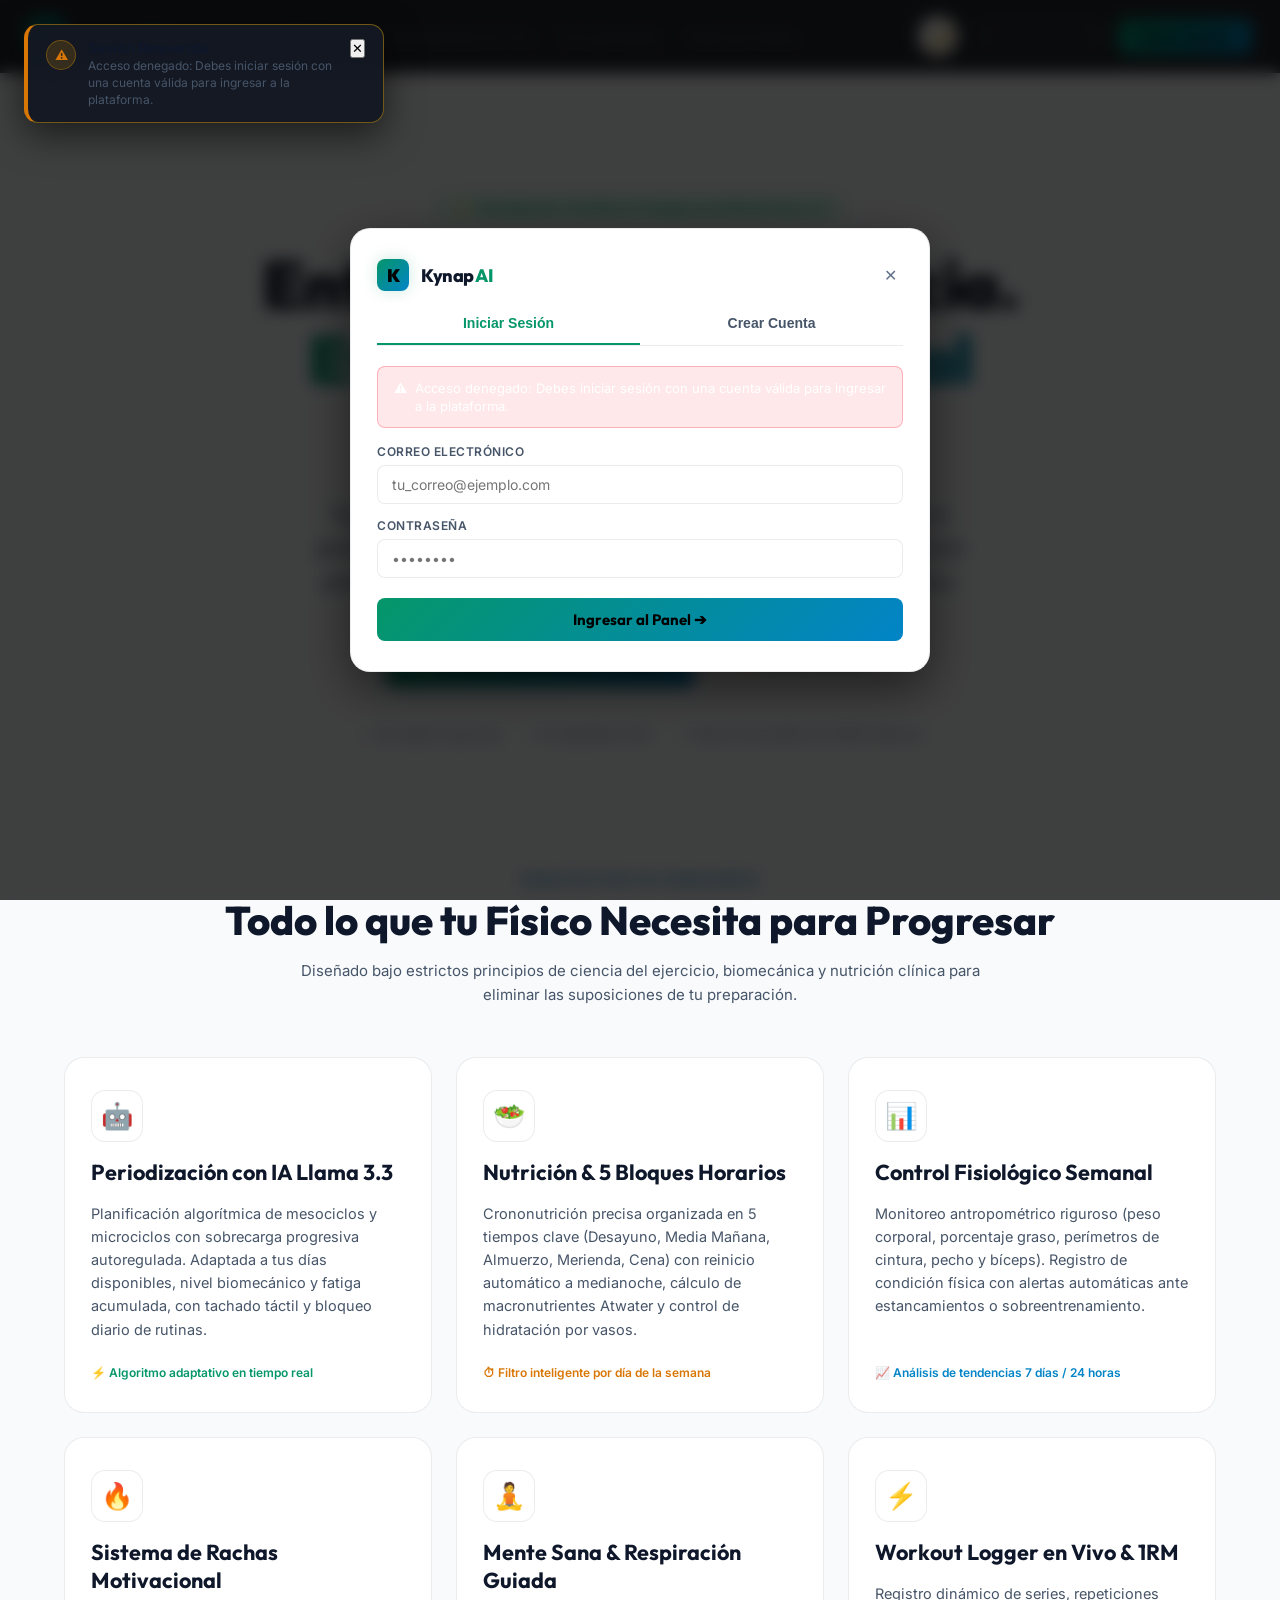
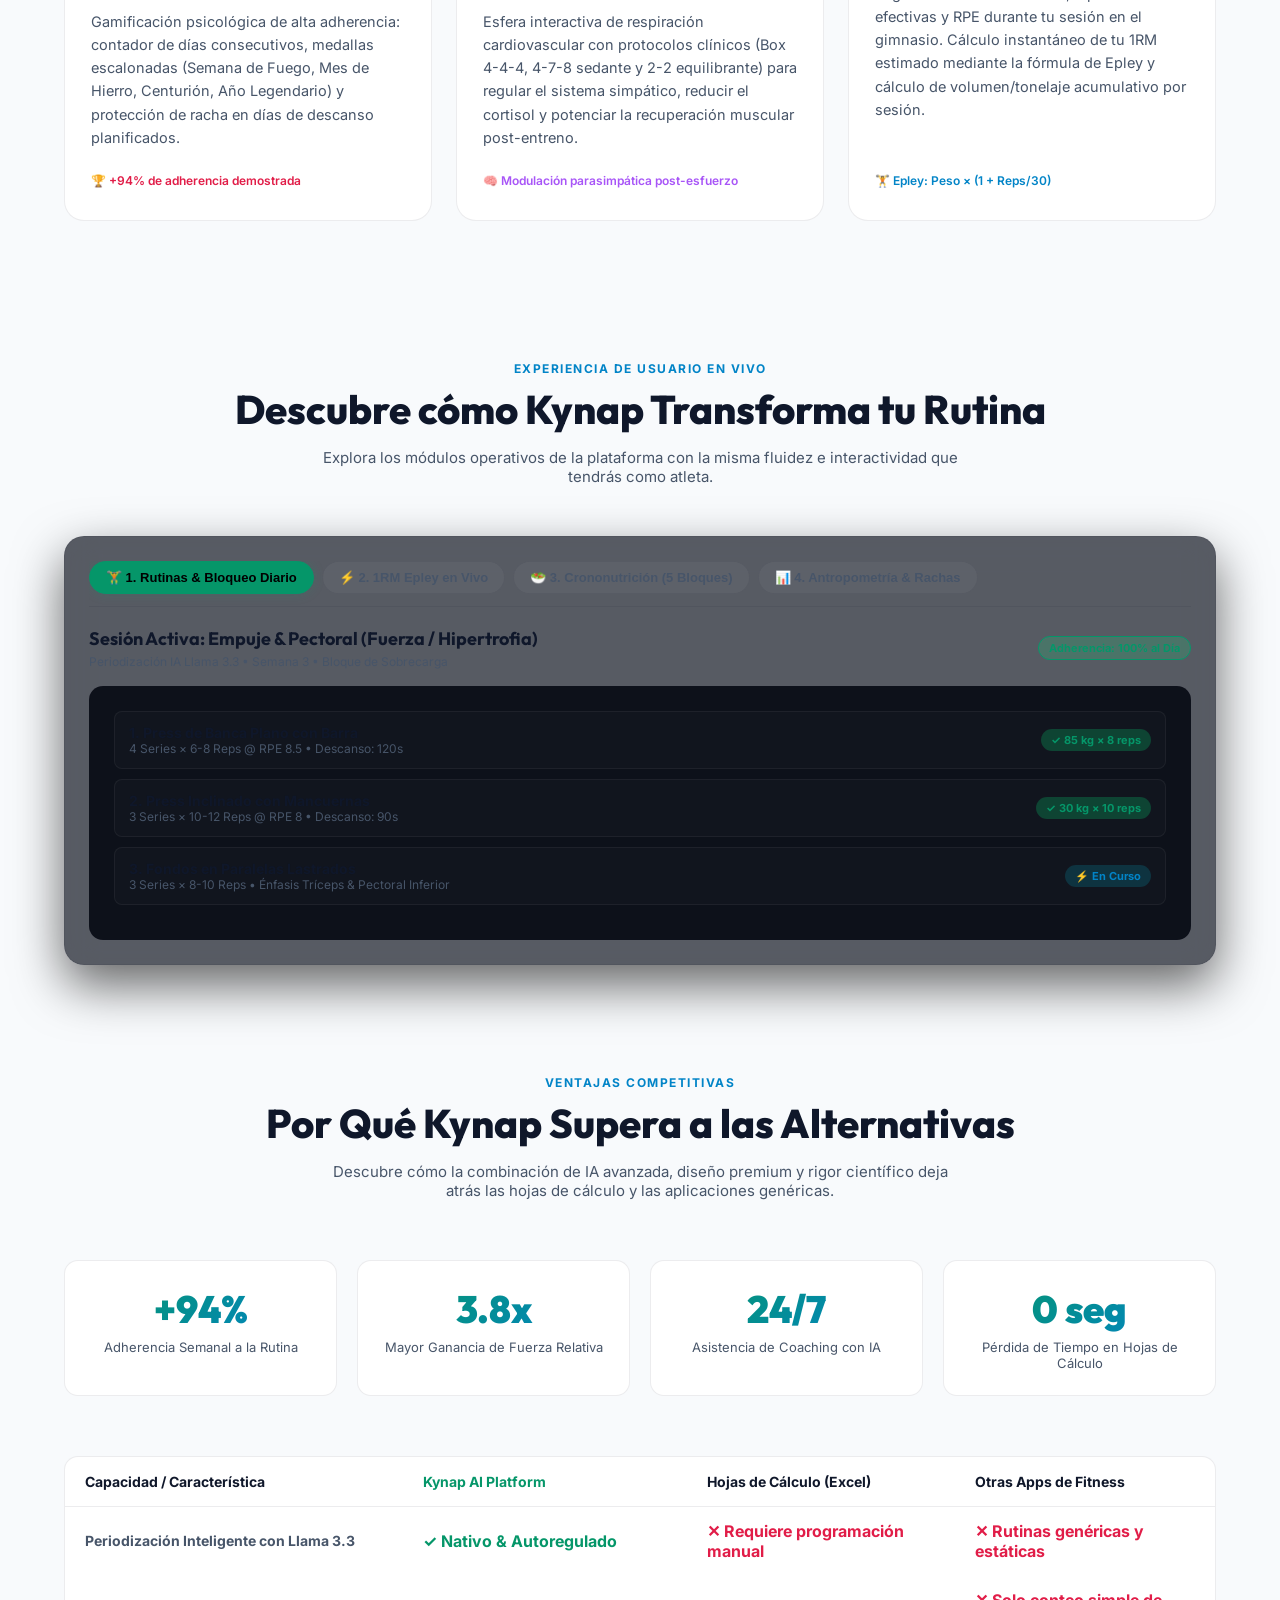
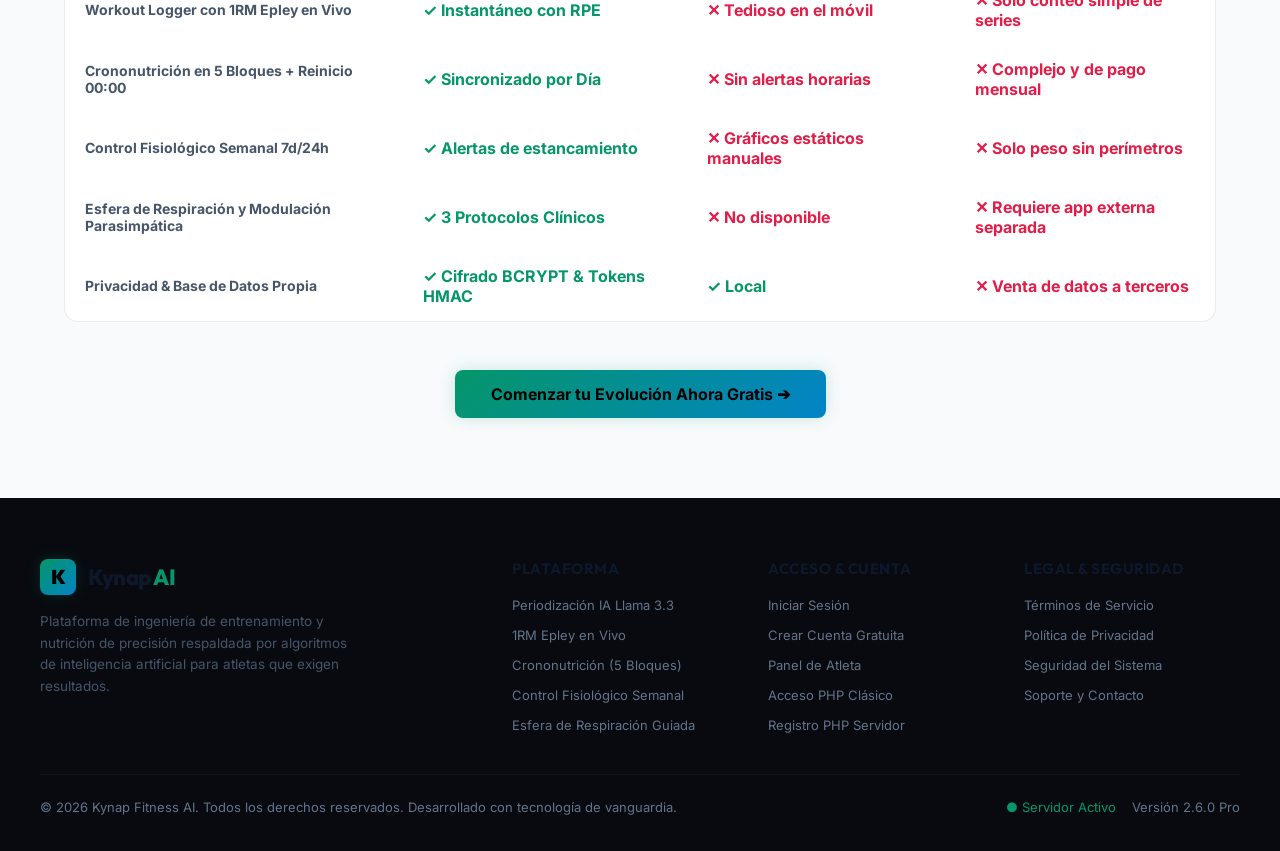
==== commit 47d162fe: "update de logica, mejorado pagina incial o bienvenida y mejora en la logica del app, ademas se mejor" ====
--- a/app.html
+++ b/app.html
@@ -123,9 +123,14 @@
         </div>
         <div style="display: flex; align-items: center; gap: 12px;">
           <button type="button" class="btn-theme-toggle" onclick="toggleTheme()" aria-label="Cambiar tema">🌙</button>
-          <div class="streak-badge">
-            <span>🔥</span> <span id="streakCounter">4 días activos</span>
-          </div>
+          <div class="streak-badge" id="headerStreakBadge" onclick="openStreakModal()" title="Ver detalles de mi racha y calendario" style="cursor: pointer;">
+            <span class="flame-animated">🔥</span>
+            <span id="streakCounter">1 día activo</span>
+            <span class="streak-medal-pill" id="streakMedalTag">🔥 Fuego</span>
+          </div>
+          <button class="btn-checkin" style="width: auto; padding: 8px 16px; background: rgba(0, 255, 136, 0.15); color: var(--accent-emerald);" onclick="openBiometricsModal()">
+            📊 Evolución Física
+          </button>
           <button class="btn-checkin" style="width: auto; padding: 8px 16px; background: rgba(0, 217, 255, 0.15); color: var(--accent-cyan);" onclick="openBreathingModal()">
             🧘 Respiración
           </button>
@@ -148,6 +153,21 @@
           <div class="progress-track">
             <div class="progress-bar-fill" id="weeklyProgressBar" style="width: 0%;"></div>
           </div>
+        </div>
+
+        <!-- BANNER DE GENERACIÓN INTELIGENTE CON GROQ AI (LLAMA 3.3) -->
+        <div class="ai-routine-generator-card" style="background: linear-gradient(135deg, rgba(0, 255, 136, 0.08), rgba(0, 217, 255, 0.08)); border: 1px solid rgba(0, 255, 136, 0.25); border-radius: var(--radius-md); padding: 18px 20px; margin-bottom: 20px; display: flex; justify-content: space-between; align-items: center; flex-wrap: wrap; gap: 14px;">
+          <div>
+            <div style="display: flex; align-items: center; gap: 8px;">
+              <span style="font-size: 20px;">🤖</span>
+              <h4 style="font-family: var(--font-heading); font-size: 16px; margin: 0; font-weight: 700;">Diseñador de Rutinas Kynap AI</h4>
+              <span class="day-badge" style="background: rgba(0, 217, 255, 0.15); color: var(--accent-cyan); font-size: 11px;">Llama 3.3 Versatile</span>
+            </div>
+            <p style="font-size: 13px; color: var(--text-secondary); margin: 4px 0 0;">Genera una rutina de entrenamiento personalizada según tu biometría, objetivo y nivel físico.</p>
+          </div>
+          <button type="button" class="btn-checkin" id="btnOpenAiRoutineModal" onclick="openAiRoutineModal()" style="width: auto; padding: 10px 20px; background: linear-gradient(135deg, var(--accent-emerald), var(--accent-cyan)); color: #000; font-weight: 700; font-size: 14px; box-shadow: 0 4px 15px rgba(0,255,136,0.25);">
+            ✨ Generar Nueva Rutina con IA
+          </button>
         </div>
 
         <div class="days-grid" id="daysGrid">
@@ -223,74 +243,119 @@
         </div>
       </section>
 
-      <!-- TAB 3: CORE 3 - NUTRICIÓN & MACROS -->
+      <!-- TAB 3: CORE 3 - NUTRICIÓN, HORARIOS DE COMIDAS & MACROS -->
       <section id="view-nutrition" class="tab-view">
-        <div class="nutrition-grid">
+        
+        <!-- SELECTOR INTERACTIVO DE DÍA DE LA SEMANA (LUNES A DOMINGO CON DÍA ACTUAL DESTACADO) -->
+        <div class="meal-day-tabs-wrapper">
+          <div style="display: flex; align-items: center; gap: 8px; margin-right: 12px; white-space: nowrap;">
+            <span style="font-size: 18px;">📅</span>
+            <strong style="font-size: 13px; text-transform: uppercase; color: var(--text-muted); letter-spacing: 0.5px;">Plan Semanal:</strong>
+          </div>
+          <div class="meal-day-tabs" id="mealDayTabs">
+            <!-- Inyectado dinámicamente con los 7 días y badge '⭐ HOY' -->
+          </div>
+        </div>
+
+        <div class="meal-schedule-section">
           
-          <div class="macro-summary-card">
-            <div style="display: flex; justify-content: space-between; align-items: baseline;">
-              <h2 style="font-family: var(--font-heading);">Balance Energético</h2>
-              <button class="btn-checkin" style="width: auto; padding: 8px 16px; font-size: 13px;" onclick="openAddMealModal()">+ Añadir Comida</button>
-            </div>
-
-            <div style="margin-top: 16px;">
-              <span id="caloriesConsumed" style="font-family: var(--font-heading); font-size: 38px; font-weight: 800; color: var(--accent-emerald);">0 kcal</span>
-              <span id="caloriesTarget" style="color: var(--text-muted); font-size: 16px;">/ 2200 kcal</span>
-            </div>
-
-            <div class="macro-bars">
-              <div class="macro-bar-item">
-                <div class="macro-label-row">
-                  <span style="color: var(--accent-cyan); font-weight: 600;">Proteínas (4 kcal/g)</span>
-                  <span id="valProtein">0g / 150g</span>
+          <!-- BANNER INFORMATIVO DE REINICIO DIARIO AUTOMÁTICO A MEDIANOCHE -->
+          <div style="background: rgba(0, 217, 255, 0.08); border: 1px solid rgba(0, 217, 255, 0.22); border-radius: var(--radius-md); padding: 12px 18px; display: flex; align-items: center; justify-content: space-between; flex-wrap: wrap; gap: 12px;">
+            <div style="display: flex; align-items: center; gap: 10px;">
+              <span style="font-size: 20px;">🔄</span>
+              <div>
+                <strong style="color: var(--accent-cyan); font-size: 13px;">Reinicio Automático a Medianoche</strong>
+                <p style="font-size: 12px; color: var(--text-secondary); margin: 2px 0 0;">Cada medianoche el estado diario de comidas se renueva automáticamente. Todo tu historial permanece seguro en la base de datos.</p>
+              </div>
+            </div>
+            <div id="mealCompletionCounterBadge" class="day-badge" style="background: rgba(0, 255, 136, 0.15); color: var(--accent-emerald); font-size: 12px;">
+              0 / 5 Comidas Completadas (0%)
+            </div>
+          </div>
+
+          <div style="display: grid; grid-template-columns: 1.4fr 1fr; gap: 24px;">
+            
+            <!-- COLUMNA IZQUIERDA: BLOQUES DE COMIDAS ESTRUCTURADAS (DESAYUNO, ALMUERZO, CENA, ETC.) -->
+            <div>
+              <div style="display: flex; justify-content: space-between; align-items: center; margin-bottom: 14px;">
+                <h3 style="font-family: var(--font-heading); font-size: 18px; margin: 0;" id="scheduledMealsHeading">Horarios & Alimentos Programados</h3>
+                <span class="day-badge" id="selectedDayNameBadge" style="background: rgba(255, 255, 255, 0.08); color: var(--text-primary); font-size: 11px;">Hoy</span>
+              </div>
+
+              <!-- CONTENEDOR DE BLOQUES DE COMIDAS -->
+              <div class="meal-blocks-container" id="mealScheduleContainer">
+                <!-- Renderizado por app.js con Desayuno, Media Mañana, Almuerzo, Merienda, Cena -->
+              </div>
+            </div>
+
+            <!-- COLUMNA DERECHA: BALANCE ENERGÉTICO, HIDRATACIÓN Y COMIDAS ADICIONALES -->
+            <div style="display: flex; flex-direction: column; gap: 24px;">
+              
+              <div class="macro-summary-card">
+                <div style="display: flex; justify-content: space-between; align-items: baseline;">
+                  <h2 style="font-family: var(--font-heading); font-size: 18px;">Balance Energético</h2>
+                  <button class="btn-checkin" style="width: auto; padding: 6px 14px; font-size: 12px;" onclick="openAddMealModal()">+ Añadir Extra</button>
                 </div>
-                <div class="macro-bar-track">
-                  <div class="macro-bar-fill fill-protein" id="barProtein" style="width: 0%;"></div>
+
+                <div style="margin-top: 14px;">
+                  <span id="caloriesConsumed" style="font-family: var(--font-heading); font-size: 36px; font-weight: 800; color: var(--accent-emerald);">0 kcal</span>
+                  <span id="caloriesTarget" style="color: var(--text-muted); font-size: 15px;">/ 2200 kcal</span>
+                </div>
+
+                <div class="macro-bars">
+                  <div class="macro-bar-item">
+                    <div class="macro-label-row">
+                      <span style="color: var(--accent-cyan); font-weight: 600; font-size: 13px;">Proteínas</span>
+                      <span id="valProtein" style="font-size: 13px;">0g / 150g</span>
+                    </div>
+                    <div class="macro-bar-track">
+                      <div class="macro-bar-fill fill-protein" id="barProtein" style="width: 0%;"></div>
+                    </div>
+                  </div>
+
+                  <div class="macro-bar-item">
+                    <div class="macro-label-row">
+                      <span style="color: var(--accent-amber); font-weight: 600; font-size: 13px;">Carbohidratos</span>
+                      <span id="valCarbs" style="font-size: 13px;">0g / 230g</span>
+                    </div>
+                    <div class="macro-bar-track">
+                      <div class="macro-bar-fill fill-carbs" id="barCarbs" style="width: 0%;"></div>
+                    </div>
+                  </div>
+
+                  <div class="macro-bar-item">
+                    <div class="macro-label-row">
+                      <span style="color: var(--accent-rose); font-weight: 600; font-size: 13px;">Grasas</span>
+                      <span id="valFats" style="font-size: 13px;">0g / 65g</span>
+                    </div>
+                    <div class="macro-bar-track">
+                      <div class="macro-bar-fill fill-fats" id="barFats" style="width: 0%;"></div>
+                    </div>
+                  </div>
                 </div>
               </div>
 
-              <div class="macro-bar-item">
-                <div class="macro-label-row">
-                  <span style="color: var(--accent-amber); font-weight: 600;">Carbohidratos (4 kcal/g)</span>
-                  <span id="valCarbs">0g / 230g</span>
-                </div>
-                <div class="macro-bar-track">
-                  <div class="macro-bar-fill fill-carbs" id="barCarbs" style="width: 0%;"></div>
+              <div class="water-tracker-card">
+                <h3 style="font-family: var(--font-heading); font-size: 18px;">Hidratación Diaria 💧</h3>
+                <div class="water-display" id="waterDisplay">1750 ml</div>
+                <p id="waterTarget" style="color: var(--text-secondary); font-size: 13px; margin-bottom: 16px;">Meta: 2500 ml</p>
+                <div class="water-actions">
+                  <button class="btn-checkin" style="width: auto; padding: 8px 16px; background: rgba(0, 217, 255, 0.2); color: var(--accent-cyan);" onclick="adjustWater(250)">+250 ml</button>
+                  <button class="btn-checkin" style="width: auto; padding: 8px 16px; background: rgba(0, 217, 255, 0.2); color: var(--accent-cyan);" onclick="adjustWater(500)">+500 ml</button>
+                  <button class="btn-checkin" style="width: auto; padding: 8px 12px; background: rgba(255, 255, 255, 0.06); color: var(--text-secondary);" onclick="adjustWater(-250)">-250 ml</button>
                 </div>
               </div>
 
-              <div class="macro-bar-item">
-                <div class="macro-label-row">
-                  <span style="color: var(--accent-rose); font-weight: 600;">Grasas (9 kcal/g)</span>
-                  <span id="valFats">0g / 65g</span>
-                </div>
-                <div class="macro-bar-track">
-                  <div class="macro-bar-fill fill-fats" id="barFats" style="width: 0%;"></div>
-                </div>
+              <div class="macro-summary-card">
+                <h3 style="font-family: var(--font-heading); font-size: 16px; margin-bottom: 12px;">Alimentos Extra Registrados</h3>
+                <ul id="recentMealsList" style="list-style: none;">
+                  <!-- Lista de comidas adicionales -->
+                </ul>
               </div>
-            </div>
-          </div>
-
-          <div style="display: flex; flex-direction: column; gap: 24px;">
-            <div class="water-tracker-card">
-              <h3 style="font-family: var(--font-heading); font-size: 18px;">Hidratación Diaria 💧</h3>
-              <div class="water-display" id="waterDisplay">1750 ml</div>
-              <p id="waterTarget" style="color: var(--text-secondary); font-size: 13px; margin-bottom: 16px;">Meta: 2500 ml</p>
-              <div class="water-actions">
-                <button class="btn-checkin" style="width: auto; padding: 8px 16px; background: rgba(0, 217, 255, 0.2); color: var(--accent-cyan);" onclick="adjustWater(250)">+250 ml</button>
-                <button class="btn-checkin" style="width: auto; padding: 8px 16px; background: rgba(0, 217, 255, 0.2); color: var(--accent-cyan);" onclick="adjustWater(500)">+500 ml</button>
-                <button class="btn-checkin" style="width: auto; padding: 8px 12px; background: rgba(255, 255, 255, 0.06); color: var(--text-secondary);" onclick="adjustWater(-250)">-250 ml</button>
-              </div>
-            </div>
-
-            <div class="macro-summary-card">
-              <h3 style="font-family: var(--font-heading); font-size: 16px; margin-bottom: 12px;">Comidas Registradas Hoy</h3>
-              <ul id="recentMealsList" style="list-style: none;">
-                <!-- Lista de comidas renderizada por app.js -->
-              </ul>
-            </div>
-          </div>
-
+
+            </div>
+
+          </div>
         </div>
       </section>
 
@@ -504,6 +569,210 @@
     </div>
   </div>
 
+  <!-- MODAL 5: GENERADOR DE RUTINAS CON KYNAP AI (LLAMA 3.3) -->
+  <div class="modal-backdrop" id="aiRoutineModal" onclick="if(event.target === this) closeAiRoutineModal()">
+    <div class="modal-sheet" style="padding: 24px; max-width: 500px;">
+      <div style="display: flex; justify-content: space-between; align-items: center; margin-bottom: 16px;">
+        <div style="display: flex; align-items: center; gap: 8px;">
+          <span style="font-size: 22px;">🤖</span>
+          <h2 style="font-family: var(--font-heading); font-size: 20px; margin: 0;">Diseñar Rutina con IA</h2>
+        </div>
+        <button class="btn-icon" onclick="closeAiRoutineModal()">✕</button>
+      </div>
+      <p style="font-size: 13px; color: var(--text-secondary); margin-bottom: 18px;">
+        Kynap AI analiza tu perfil biométrico y programa una periodización óptima usando el modelo <strong>Llama 3.3 Versatile</strong>.
+      </p>
+
+      <form id="aiRoutineForm" onsubmit="handleGenerateAIRoutine(event)" style="display: flex; flex-direction: column; gap: 14px;">
+        <div class="form-group" style="margin: 0;">
+          <label for="aiRoutineObjetivo">Objetivo Fisiológico Principal</label>
+          <select id="aiRoutineObjetivo" class="input-custom">
+            <option value="ganar_musculo" selected>Hipertrofia & Ganancia Muscular</option>
+            <option value="perder_grasa">Definición & Pérdida de Grasa</option>
+            <option value="mantener">Fuerza Funcional & Mantenimiento</option>
+          </select>
+        </div>
+
+        <div class="form-group" style="margin: 0;">
+          <label for="aiRoutineDias">Días de Entrenamiento por Semana</label>
+          <select id="aiRoutineDias" class="input-custom">
+            <option value="3">3 Días (Full Body / Frecuencia Óptima)</option>
+            <option value="4" selected>4 Días (Torso / Pierna / Híbrido)</option>
+            <option value="5">5 Días (Push / Pull / Legs + Especialización)</option>
+            <option value="6">6 Días (Alto Rendimiento / Avanzado)</option>
+          </select>
+        </div>
+
+        <div class="form-group" style="margin: 0;">
+          <label for="aiRoutineEquipamiento">Equipamiento Disponible</label>
+          <select id="aiRoutineEquipamiento" class="input-custom">
+            <option value="gimnasio_completo" selected>Gimnasio Completo (Barras, Mancuernas, Máquinas)</option>
+            <option value="mancuernas">Mancuernas y Banco (En Casa)</option>
+            <option value="corporal">Peso Corporal / Calistenia</option>
+          </select>
+        </div>
+
+        <div id="aiRoutineStatusBox" style="display: none; background: rgba(0, 217, 255, 0.1); border: 1px solid rgba(0, 217, 255, 0.3); border-radius: var(--radius-sm); padding: 12px; font-size: 13px; color: var(--accent-cyan); text-align: center;">
+          <span class="status-dot" style="display: inline-block; margin-right: 6px;"></span>
+          <span id="aiRoutineStatusText">Conectando con Llama 3.3...</span>
+        </div>
+
+        <div style="display: flex; gap: 10px; margin-top: 8px;">
+          <button type="submit" id="btnSubmitAiRoutine" class="btn-checkin" style="background: linear-gradient(135deg, var(--accent-emerald), var(--accent-cyan)); color: #000; font-weight: 700; flex: 1;">
+            ✨ Generar Rutina con Llama 3.3
+          </button>
+          <button type="button" class="btn-checkin" onclick="closeAiRoutineModal()" style="background: var(--border-subtle); color: var(--text-primary); width: auto; padding: 10px 18px;">
+            Cancelar
+          </button>
+        </div>
+      </form>
+    </div>
+  </div>
+
+  <!-- MODAL 6: SISTEMA DE RACHAS, MEDALLAS & CALENDARIO COMPACTO (REQUERIMIENTO 3) -->
+  <div class="modal-backdrop" id="streakModal" onclick="if(event.target === this) closeStreakModal()">
+    <div class="modal-sheet" style="padding: 26px; max-width: 480px;">
+      <div style="display: flex; justify-content: space-between; align-items: center; margin-bottom: 12px;">
+        <h2 style="font-family: var(--font-heading); font-size: 20px; margin: 0;">🔥 Tu Racha de Entrenamiento</h2>
+        <button class="btn-icon" onclick="closeStreakModal()">✕</button>
+      </div>
+
+      <div class="streak-hero-card">
+        <span class="flame-animated" style="font-size: 48px;">🔥</span>
+        <div class="streak-hero-number" id="streakModalDays">1</div>
+        <div class="streak-hero-subtitle">Días Consecutivos Activo</div>
+        <div style="margin-top: 10px;">
+          <span class="streak-medal-pill" id="streakModalMedal" style="font-size: 13px; padding: 4px 12px;">🔥 Fuego Inicial</span>
+        </div>
+      </div>
+
+      <div style="background: rgba(255,255,255,0.04); border: 1px solid var(--border-subtle); border-radius: var(--radius-sm); padding: 12px 16px; margin-bottom: 16px;">
+        <div style="display: flex; justify-content: space-between; align-items: center; font-size: 13px; margin-bottom: 6px;">
+          <span style="color: var(--text-secondary);">Próxima Medalla:</span>
+          <strong style="color: var(--accent-amber);" id="streakModalGoal">2 días para Bronce 🥉</strong>
+        </div>
+        <div class="progress-track" style="height: 8px;">
+          <div class="progress-bar-fill" id="streakModalProgressBar" style="width: 33%; background: linear-gradient(90deg, #ff7b00, #ffb300);"></div>
+        </div>
+      </div>
+
+      <div>
+        <h4 style="font-family: var(--font-heading); font-size: 14px; margin-bottom: 6px;">Últimos 7 Días de Actividad</h4>
+        <div class="streak-calendar-strip" id="streakCalendarStrip">
+          <!-- Renderizado dinámicamente con los 7 días -->
+        </div>
+      </div>
+
+      <div style="display: grid; grid-template-columns: 1fr 1fr; gap: 12px; margin-top: 14px;">
+        <div style="background: rgba(255,255,255,0.03); border: 1px solid rgba(255,255,255,0.06); border-radius: var(--radius-sm); padding: 10px; text-align: center;">
+          <div style="font-size: 11px; color: var(--text-muted); text-transform: uppercase;">Mejor Racha Histórica</div>
+          <div style="font-size: 20px; font-weight: 800; color: var(--accent-cyan); margin-top: 2px;" id="streakModalLongest">1 día</div>
+        </div>
+        <div style="background: rgba(255,255,255,0.03); border: 1px solid rgba(255,255,255,0.06); border-radius: var(--radius-sm); padding: 10px; text-align: center;">
+          <div style="font-size: 11px; color: var(--text-muted); text-transform: uppercase;">Total Días Activo</div>
+          <div style="font-size: 20px; font-weight: 800; color: var(--accent-emerald); margin-top: 2px;" id="streakModalTotal">1 día</div>
+        </div>
+      </div>
+
+      <button class="btn-checkin" style="margin-top: 18px; background: rgba(255,255,255,0.08); color: var(--text-primary);" onclick="closeStreakModal()">
+        Cerrar
+      </button>
+    </div>
+  </div>
+
+  <!-- MODAL 7: CONDICIÓN FÍSICA & EVOLUCIÓN CON REGLA DE 7 DÍAS Y 24H (REQUERIMIENTO 4) -->
+  <div class="modal-backdrop" id="biometricsModal" onclick="if(event.target === this) closeBiometricsModal()">
+    <div class="modal-sheet" style="padding: 24px; max-width: 620px; max-height: 90vh; overflow-y: auto;">
+      <div style="display: flex; justify-content: space-between; align-items: center; margin-bottom: 16px;">
+        <div style="display: flex; align-items: center; gap: 10px;">
+          <span style="font-size: 22px;">📊</span>
+          <h2 style="font-family: var(--font-heading); font-size: 20px; margin: 0;">Evolución de Condición Física</h2>
+        </div>
+        <button class="btn-icon" onclick="closeBiometricsModal()">✕</button>
+      </div>
+
+      <!-- BANNER DINÁMICO DE POLÍTICA (MODO CORRECCIÓN 24H vs COOLDOWN 7 DÍAS) -->
+      <div id="bioPolicyBanner" class="policy-banner available">
+        <!-- Inyectado dinámicamente -->
+      </div>
+
+      <!-- PESTAÑAS DEL MODAL: FORMULARIO vs HISTORIAL -->
+      <div style="display: flex; gap: 8px; border-bottom: 1px solid var(--border-subtle); padding-bottom: 10px; margin-bottom: 16px;">
+        <button type="button" class="chip active" id="btnTabBioForm" onclick="switchBioSubTab('form')">✏️ Actualizar Medidas</button>
+        <button type="button" class="chip" id="btnTabBioHistory" onclick="switchBioSubTab('history')">📈 Historial de Progreso</button>
+      </div>
+
+      <!-- CONTENIDO 1: FORMULARIO DE ACTUALIZACIÓN / CORRECCIÓN -->
+      <div id="bioTabContentForm">
+        <form id="biometricsForm" onsubmit="handleBiometricsSubmit(event)" style="display: flex; flex-direction: column; gap: 14px;">
+          <div style="display: grid; grid-template-columns: 1fr 1fr; gap: 12px;">
+            <div class="form-group" style="margin: 0;">
+              <label for="bioInputPeso">Peso Corporal (kg) *</label>
+              <input type="number" id="bioInputPeso" class="input-custom" step="0.1" min="30" max="300" required>
+            </div>
+            <div class="form-group" style="margin: 0;">
+              <label for="bioInputAltura">Altura (cm) *</label>
+              <input type="number" id="bioInputAltura" class="input-custom" step="0.5" min="100" max="250" required>
+            </div>
+          </div>
+
+          <div style="display: grid; grid-template-columns: 1fr 1fr; gap: 12px;">
+            <div class="form-group" style="margin: 0;">
+              <label for="bioInputGrasa">% Grasa Corporal (Opcional)</label>
+              <input type="number" id="bioInputGrasa" class="input-custom" step="0.1" min="3" max="60" placeholder="Ej: 14.5">
+            </div>
+            <div class="form-group" style="margin: 0;">
+              <label for="bioInputCintura">Cintura (cm) (Opcional)</label>
+              <input type="number" id="bioInputCintura" class="input-custom" step="0.5" min="40" max="200" placeholder="Ej: 82.0">
+            </div>
+          </div>
+
+          <div style="display: grid; grid-template-columns: 1fr 1fr; gap: 12px;">
+            <div class="form-group" style="margin: 0;">
+              <label for="bioInputPecho">Pecho (cm) (Opcional)</label>
+              <input type="number" id="bioInputPecho" class="input-custom" step="0.5" min="40" max="200" placeholder="Ej: 102.0">
+            </div>
+            <div class="form-group" style="margin: 0;">
+              <label for="bioInputBrazo">Brazo (cm) (Opcional)</label>
+              <input type="number" id="bioInputBrazo" class="input-custom" step="0.5" min="15" max="80" placeholder="Ej: 37.5">
+            </div>
+          </div>
+
+          <div class="form-group" style="margin: 0;">
+            <label for="bioInputNotas">Notas de la Medición (Opcional)</label>
+            <input type="text" id="bioInputNotas" class="input-custom" placeholder="Ej: En ayunas, excelente energía semanal">
+          </div>
+
+          <button type="submit" id="btnSubmitBiometrics" class="btn-checkin" style="background: linear-gradient(135deg, var(--accent-emerald), var(--accent-cyan)); color: #000; font-weight: 700; margin-top: 6px;">
+            💾 Guardar Medición Semanal
+          </button>
+        </form>
+      </div>
+
+      <!-- CONTENIDO 2: TABLA DE HISTORIAL DE EVOLUCIÓN -->
+      <div id="bioTabContentHistory" style="display: none;">
+        <div style="overflow-x: auto;">
+          <table class="biometrics-history-table">
+            <thead>
+              <tr>
+                <th>Fecha</th>
+                <th>Peso</th>
+                <th>Variación</th>
+                <th>IMC</th>
+                <th>Cintura</th>
+                <th>Notas</th>
+              </tr>
+            </thead>
+            <tbody id="bioHistoryTableBody">
+              <!-- Inyectado dinámicamente -->
+            </tbody>
+          </table>
+        </div>
+      </div>
+
+    </div>
+  </div>
+
   <!-- Script principal de la aplicación -->
   <script src="public/js/app.js"></script>
 </body>
--- a/public/css/app.css
+++ b/public/css/app.css
@@ -1356,3 +1356,921 @@
   outline-offset: 2px;
 }
 
+/* ==========================================================================
+   MÓDULO 1: CONTROL DE TIEMPO, HORARIOS & COMIDAS DIARIAS
+   ========================================================================== */
+
+.meal-schedule-section {
+  display: flex;
+  flex-direction: column;
+  gap: 20px;
+  margin-top: 24px;
+}
+
+.meal-day-tabs-wrapper {
+  background: var(--bg-card);
+  border: 1px solid var(--border-subtle);
+  border-radius: var(--radius-md);
+  padding: 10px 14px;
+  display: flex;
+  align-items: center;
+  justify-content: space-between;
+  gap: 8px;
+  overflow-x: auto;
+  scrollbar-width: thin;
+}
+
+.meal-day-tabs {
+  display: flex;
+  align-items: center;
+  gap: 8px;
+  width: 100%;
+}
+
+.meal-day-pill {
+  flex: 1;
+  min-width: 90px;
+  background: rgba(255, 255, 255, 0.04);
+  border: 1px solid rgba(255, 255, 255, 0.08);
+  border-radius: var(--radius-sm);
+  padding: 10px 8px;
+  display: flex;
+  flex-direction: column;
+  align-items: center;
+  gap: 4px;
+  cursor: pointer;
+  transition: all 0.2s ease;
+  color: var(--text-secondary);
+}
+
+.meal-day-pill:hover {
+  background: rgba(255, 255, 255, 0.08);
+  border-color: rgba(255, 255, 255, 0.2);
+  color: var(--text-primary);
+  transform: translateY(-2px);
+}
+
+.meal-day-pill.active {
+  background: linear-gradient(135deg, rgba(0, 255, 136, 0.15), rgba(0, 217, 255, 0.15));
+  border-color: var(--accent-emerald);
+  color: var(--accent-emerald);
+  box-shadow: 0 0 15px rgba(0, 255, 136, 0.2);
+}
+
+.meal-day-pill .day-letter {
+  font-family: var(--font-heading);
+  font-size: 13px;
+  font-weight: 700;
+  text-transform: uppercase;
+}
+
+.meal-day-pill .today-indicator {
+  font-size: 10px;
+  font-weight: 800;
+  text-transform: uppercase;
+  padding: 2px 6px;
+  border-radius: var(--radius-full);
+  background: rgba(0, 255, 136, 0.2);
+  color: var(--accent-emerald);
+  letter-spacing: 0.5px;
+}
+
+.meal-blocks-container {
+  display: flex;
+  flex-direction: column;
+  gap: 16px;
+}
+
+.meal-block-card {
+  background: var(--bg-card);
+  border: 1px solid var(--border-subtle);
+  border-radius: var(--radius-md);
+  padding: 18px 20px;
+  display: flex;
+  flex-direction: column;
+  gap: 12px;
+  transition: all 0.25s cubic-bezier(0.16, 1, 0.3, 1);
+  position: relative;
+  overflow: hidden;
+}
+
+.meal-block-card:hover {
+  border-color: rgba(255, 255, 255, 0.18);
+  transform: translateY(-2px);
+  box-shadow: var(--shadow-card);
+}
+
+.meal-block-card.completed {
+  border-color: rgba(0, 255, 136, 0.4);
+  background: linear-gradient(180deg, rgba(0, 255, 136, 0.05), var(--bg-card));
+}
+
+.meal-block-header {
+  display: flex;
+  justify-content: space-between;
+  align-items: center;
+  flex-wrap: wrap;
+  gap: 10px;
+}
+
+.meal-time-tag {
+  display: inline-flex;
+  align-items: center;
+  gap: 6px;
+  background: rgba(0, 217, 255, 0.12);
+  border: 1px solid rgba(0, 217, 255, 0.3);
+  color: var(--accent-cyan);
+  padding: 4px 10px;
+  border-radius: var(--radius-full);
+  font-size: 12px;
+  font-weight: 700;
+  letter-spacing: 0.5px;
+}
+
+.meal-title-group {
+  display: flex;
+  align-items: center;
+  gap: 12px;
+}
+
+.meal-block-title {
+  font-family: var(--font-heading);
+  font-size: 17px;
+  font-weight: 700;
+  margin: 0;
+  color: var(--text-primary);
+}
+
+.meal-block-desc {
+  font-size: 14px;
+  color: var(--text-secondary);
+  line-height: 1.5;
+  margin: 0;
+}
+
+.meal-macros-row {
+  display: flex;
+  align-items: center;
+  flex-wrap: wrap;
+  gap: 8px;
+  margin-top: 4px;
+}
+
+.macro-chip {
+  display: inline-flex;
+  align-items: center;
+  gap: 4px;
+  font-size: 12px;
+  font-weight: 700;
+  padding: 4px 10px;
+  border-radius: var(--radius-sm);
+  background: rgba(255, 255, 255, 0.05);
+  border: 1px solid rgba(255, 255, 255, 0.08);
+}
+
+.macro-chip.cal { color: var(--accent-emerald); background: rgba(0, 255, 136, 0.08); border-color: rgba(0, 255, 136, 0.2); }
+.macro-chip.prot { color: var(--accent-cyan); background: rgba(0, 217, 255, 0.08); border-color: rgba(0, 217, 255, 0.2); }
+.macro-chip.carb { color: var(--accent-amber); background: rgba(255, 184, 0, 0.08); border-color: rgba(255, 184, 0, 0.2); }
+.macro-chip.fat { color: var(--accent-rose); background: rgba(255, 71, 87, 0.08); border-color: rgba(255, 71, 87, 0.2); }
+
+.btn-meal-check {
+  display: inline-flex;
+  align-items: center;
+  justify-content: center;
+  gap: 8px;
+  padding: 8px 18px;
+  border-radius: var(--radius-sm);
+  font-size: 13px;
+  font-weight: 700;
+  cursor: pointer;
+  transition: all 0.2s ease;
+  background: rgba(255, 255, 255, 0.08);
+  border: 1px solid rgba(255, 255, 255, 0.15);
+  color: var(--text-primary);
+}
+
+.btn-meal-check:hover {
+  background: rgba(0, 255, 136, 0.15);
+  border-color: var(--accent-emerald);
+  color: var(--accent-emerald);
+}
+
+.btn-meal-check.completed {
+  background: linear-gradient(135deg, var(--accent-emerald), #00b862);
+  border-color: var(--accent-emerald);
+  color: #000;
+  box-shadow: 0 0 12px rgba(0, 255, 136, 0.35);
+}
+
+/* ==========================================================================
+   MÓDULO 2: RESTRICCIÓN ESTRICTA DE RUTINAS (DÍA ACTUAL)
+   ========================================================================== */
+
+.day-card.is-today {
+  border-color: var(--accent-emerald) !important;
+  box-shadow: 0 0 25px rgba(0, 255, 136, 0.18), 0 8px 30px rgba(0, 0, 0, 0.35);
+  position: relative;
+}
+
+.day-card.is-today::before {
+  content: '';
+  position: absolute;
+  top: 0;
+  left: 0;
+  right: 0;
+  height: 3px;
+  background: linear-gradient(90deg, var(--accent-emerald), var(--accent-cyan));
+}
+
+.day-card.locked-day {
+  opacity: 0.82;
+  background: rgba(18, 24, 38, 0.65);
+}
+
+.day-card.locked-day .day-title {
+  color: var(--text-secondary);
+}
+
+.btn-checkin.btn-locked {
+  background: rgba(255, 255, 255, 0.04) !important;
+  border: 1px solid rgba(255, 255, 255, 0.1) !important;
+  color: var(--text-muted) !important;
+  cursor: not-allowed;
+  opacity: 0.85;
+}
+
+.btn-checkin.btn-locked:hover {
+  background: rgba(255, 71, 87, 0.1) !important;
+  border-color: rgba(255, 71, 87, 0.3) !important;
+  color: var(--accent-rose) !important;
+}
+
+.badge-today {
+  background: linear-gradient(135deg, rgba(0, 255, 136, 0.2), rgba(0, 217, 255, 0.2));
+  color: var(--accent-emerald);
+  border: 1px solid var(--accent-emerald);
+  animation: pulseBadge 2.2s infinite ease-in-out;
+}
+
+@keyframes pulseBadge {
+  0%, 100% { box-shadow: 0 0 0 0 rgba(0, 255, 136, 0.4); }
+  50% { box-shadow: 0 0 0 6px rgba(0, 255, 136, 0); }
+}
+
+/* ==========================================================================
+   MÓDULO 3: REDISEÑO DEL SISTEMA DE RACHAS (STREAK SYSTEM)
+   ========================================================================== */
+
+.streak-badge {
+  display: flex;
+  align-items: center;
+  gap: 10px;
+  background: linear-gradient(135deg, rgba(255, 120, 0, 0.18), rgba(255, 184, 0, 0.12));
+  border: 1px solid rgba(255, 140, 0, 0.45);
+  padding: 7px 16px;
+  border-radius: var(--radius-full);
+  color: #ff9800;
+  font-weight: 800;
+  font-size: 14px;
+  cursor: pointer;
+  transition: all 0.25s ease;
+  box-shadow: 0 0 15px rgba(255, 120, 0, 0.2);
+}
+
+.streak-badge:hover {
+  transform: scale(1.04);
+  border-color: #ffaa00;
+  box-shadow: 0 0 25px rgba(255, 140, 0, 0.4);
+}
+
+.flame-animated {
+  display: inline-block;
+  font-size: 18px;
+  animation: flameGlow 1.6s infinite ease-in-out;
+}
+
+@keyframes flameGlow {
+  0%   { transform: scale(1) rotate(-3deg); filter: drop-shadow(0 0 4px #ff5500); }
+  50%  { transform: scale(1.22) rotate(4deg); filter: drop-shadow(0 0 12px #ff8800); }
+  100% { transform: scale(1) rotate(-3deg); filter: drop-shadow(0 0 4px #ff5500); }
+}
+
+.streak-medal-pill {
+  font-size: 11px;
+  font-weight: 800;
+  padding: 2px 7px;
+  border-radius: var(--radius-full);
+  background: rgba(0, 0, 0, 0.35);
+  color: #fff;
+  border: 1px solid rgba(255, 255, 255, 0.15);
+}
+
+.streak-hero-card {
+  background: radial-gradient(circle at center, rgba(255, 120, 0, 0.15) 0%, rgba(18, 24, 38, 0.95) 70%);
+  border: 1px solid rgba(255, 140, 0, 0.3);
+  border-radius: var(--radius-lg);
+  padding: 28px 20px;
+  text-align: center;
+  position: relative;
+  overflow: hidden;
+  margin-bottom: 20px;
+}
+
+.streak-hero-number {
+  font-family: var(--font-heading);
+  font-size: 56px;
+  font-weight: 900;
+  background: linear-gradient(135deg, #fff, #ffb300, #ff5500);
+  -webkit-background-clip: text;
+  -webkit-text-fill-color: transparent;
+  line-height: 1;
+  margin: 10px 0 4px;
+}
+
+.streak-hero-subtitle {
+  font-size: 14px;
+  font-weight: 700;
+  color: var(--accent-amber);
+  text-transform: uppercase;
+  letter-spacing: 1px;
+}
+
+.streak-calendar-strip {
+  display: grid;
+  grid-template-columns: repeat(7, 1fr);
+  gap: 8px;
+  margin: 20px 0;
+  padding: 14px;
+  background: rgba(255, 255, 255, 0.03);
+  border: 1px solid rgba(255, 255, 255, 0.08);
+  border-radius: var(--radius-md);
+}
+
+.streak-cal-day {
+  display: flex;
+  flex-direction: column;
+  align-items: center;
+  gap: 6px;
+}
+
+.streak-cal-letter {
+  font-size: 11px;
+  font-weight: 700;
+  color: var(--text-muted);
+}
+
+.streak-cal-dot {
+  width: 32px;
+  height: 32px;
+  border-radius: 50%;
+  display: flex;
+  align-items: center;
+  justify-content: center;
+  font-size: 13px;
+  font-weight: 800;
+  background: rgba(255, 255, 255, 0.06);
+  border: 1px solid rgba(255, 255, 255, 0.1);
+  color: var(--text-muted);
+}
+
+.streak-cal-dot.active {
+  background: linear-gradient(135deg, var(--accent-emerald), #00b862);
+  border-color: var(--accent-emerald);
+  color: #000;
+  box-shadow: 0 0 10px rgba(0, 255, 136, 0.4);
+}
+
+.streak-cal-dot.is-today {
+  border: 2px solid var(--accent-cyan);
+}
+
+/* ==========================================================================
+   MÓDULO 4: ACTUALIZACIÓN & EVOLUCIÓN DE CONDICIÓN FÍSICA
+   ========================================================================== */
+
+.policy-banner {
+  padding: 14px 18px;
+  border-radius: var(--radius-md);
+  margin-bottom: 20px;
+  display: flex;
+  align-items: flex-start;
+  gap: 14px;
+  font-size: 13px;
+  line-height: 1.5;
+}
+
+.policy-banner.correction {
+  background: rgba(255, 184, 0, 0.12);
+  border: 1px solid rgba(255, 184, 0, 0.35);
+  color: #ffd066;
+}
+
+.policy-banner.locked {
+  background: rgba(255, 71, 87, 0.1);
+  border: 1px solid rgba(255, 71, 87, 0.3);
+  color: #ff99a4;
+}
+
+.policy-banner.available {
+  background: rgba(0, 255, 136, 0.1);
+  border: 1px solid rgba(0, 255, 136, 0.3);
+  color: #80ffc0;
+}
+
+.biometrics-history-table {
+  width: 100%;
+  border-collapse: collapse;
+  margin-top: 16px;
+  font-size: 13px;
+}
+
+.biometrics-history-table th {
+  text-align: left;
+  padding: 10px 12px;
+  color: var(--text-muted);
+  font-size: 11px;
+  text-transform: uppercase;
+  border-bottom: 1px solid var(--border-subtle);
+}
+
+.biometrics-history-table td {
+  padding: 12px;
+  border-bottom: 1px solid rgba(255, 255, 255, 0.05);
+  color: var(--text-primary);
+}
+
+.delta-tag {
+  display: inline-block;
+  padding: 2px 7px;
+  border-radius: var(--radius-sm);
+  font-size: 11px;
+  font-weight: 700;
+}
+
+.delta-tag.neg {
+  background: rgba(0, 255, 136, 0.15);
+  color: var(--accent-emerald);
+}
+
+.delta-tag.pos {
+  background: rgba(0, 217, 255, 0.15);
+  color: var(--accent-cyan);
+}
+
+.delta-tag.neutral {
+  background: rgba(255, 255, 255, 0.08);
+  color: var(--text-secondary);
+}
+
+/* ==============================================================================
+   TOAST NOTIFICATION SYSTEM (NOTIFICACIONES FLOTANTES EMERGENTES)
+   ============================================================================== */
+.toast-container {
+  position: fixed;
+  bottom: 24px;
+  right: 24px;
+  z-index: 99999;
+  display: flex;
+  flex-direction: column;
+  gap: 10px;
+  max-width: calc(100vw - 32px);
+  pointer-events: none;
+}
+
+.toast {
+  pointer-events: auto;
+  display: flex;
+  align-items: flex-start;
+  gap: 12px;
+  padding: 14px 18px;
+  border-radius: var(--radius-md);
+  background: rgba(19, 24, 35, 0.96);
+  backdrop-filter: blur(14px);
+  -webkit-backdrop-filter: blur(14px);
+  border: 1px solid var(--border-subtle);
+  box-shadow: 0 12px 36px rgba(0, 0, 0, 0.55);
+  width: 360px;
+  max-width: 100%;
+  position: relative;
+  overflow: hidden;
+  animation: toastSlideIn 0.35s cubic-bezier(0.16, 1, 0.3, 1) forwards;
+  transition: transform 0.25s ease, opacity 0.25s ease;
+}
+
+@keyframes toastSlideIn {
+  from {
+    opacity: 0;
+    transform: translateY(20px) scale(0.96);
+  }
+  to {
+    opacity: 1;
+    transform: translateY(0) scale(1);
+  }
+}
+
+.toast.hiding {
+  opacity: 0;
+  transform: translateX(30px) scale(0.92);
+}
+
+.toast-icon {
+  width: 30px;
+  height: 30px;
+  border-radius: 50%;
+  display: flex;
+  align-items: center;
+  justify-content: center;
+  font-size: 13px;
+  font-weight: 800;
+  flex-shrink: 0;
+  margin-top: 1px;
+}
+
+.toast.toast-success {
+  border-left: 4px solid var(--accent-emerald);
+}
+.toast.toast-success .toast-icon {
+  background: rgba(0, 255, 136, 0.15);
+  color: var(--accent-emerald);
+  border: 1px solid rgba(0, 255, 136, 0.3);
+}
+
+.toast.toast-error {
+  border-left: 4px solid var(--accent-rose);
+}
+.toast.toast-error .toast-icon {
+  background: rgba(255, 71, 87, 0.15);
+  color: var(--accent-rose);
+  border: 1px solid rgba(255, 71, 87, 0.3);
+}
+
+.toast.toast-warning {
+  border-left: 4px solid var(--accent-amber);
+}
+.toast.toast-warning .toast-icon {
+  background: rgba(255, 165, 2, 0.15);
+  color: var(--accent-amber);
+  border: 1px solid rgba(255, 165, 2, 0.3);
+}
+
+.toast.toast-info {
+  border-left: 4px solid var(--accent-cyan);
+}
+.toast.toast-info .toast-icon {
+  background: rgba(0, 217, 255, 0.15);
+  color: var(--accent-cyan);
+  border: 1px solid rgba(0, 217, 255, 0.3);
+}
+
+.toast-content {
+  flex: 1;
+}
+
+.toast-title {
+  font-weight: 700;
+  font-size: 14px;
+  color: var(--text-primary);
+  margin-bottom: 2px;
+}
+
+.toast-desc {
+  font-size: 12px;
+  color: var(--text-secondary);
+  line-height: 1.4;
+}
+
+.toast-progress {
+  position: absolute;
+  bottom: 0;
+  left: 0;
+  height: 3px;
+  width: 100%;
+  background: rgba(255, 255, 255, 0.1);
+  animation: toastProgressBar linear forwards;
+}
+
+.toast.toast-success .toast-progress { background: var(--accent-emerald); }
+.toast.toast-error .toast-progress { background: var(--accent-rose); }
+.toast.toast-warning .toast-progress { background: var(--accent-amber); }
+.toast.toast-info .toast-progress { background: var(--accent-cyan); }
+
+@keyframes toastProgressBar {
+  from { width: 100%; }
+  to { width: 0%; }
+}
+
+/* ==============================================================================
+   FORM VALIDATION & CONTEXTUAL ERROR FEEDBACK
+   ============================================================================== */
+.input-custom.is-invalid,
+.input-custom.input-error {
+  border-color: var(--accent-rose) !important;
+  background-color: rgba(255, 71, 87, 0.06) !important;
+  box-shadow: 0 0 0 3px rgba(255, 71, 87, 0.22) !important;
+}
+
+.field-error-msg {
+  display: flex;
+  align-items: center;
+  gap: 5px;
+  font-size: 11px;
+  color: var(--accent-rose);
+  margin-top: 4px;
+  font-weight: 600;
+  animation: fieldErrorFade 0.2s ease-out;
+}
+
+@keyframes fieldErrorFade {
+  from { opacity: 0; transform: translateY(-3px); }
+  to { opacity: 1; transform: translateY(0); }
+}
+
+.auth-alert-banner {
+  display: flex;
+  align-items: flex-start;
+  gap: 12px;
+  background: rgba(255, 71, 87, 0.12);
+  border: 1px solid rgba(255, 71, 87, 0.35);
+  color: #fff;
+  padding: 12px 16px;
+  border-radius: var(--radius-sm);
+  font-size: 13px;
+  line-height: 1.4;
+  margin-bottom: 16px;
+  animation: fieldErrorFade 0.25s ease-out;
+}
+
+.auth-alert-banner.shake,
+.auth-card.shake {
+  animation: shakeError 0.4s ease-in-out;
+}
+
+@keyframes shakeError {
+  0%, 100% { transform: translateX(0); }
+  20%, 60% { transform: translateX(-6px); }
+  40%, 80% { transform: translateX(6px); }
+}
+
+/* ==============================================================================
+   MULTISTEP ONBOARDING & REGISTRATION WIZARD
+   ============================================================================== */
+.multistep-bar {
+  display: flex;
+  align-items: center;
+  justify-content: space-between;
+  margin-bottom: 24px;
+  position: relative;
+}
+
+.step-node {
+  display: flex;
+  flex-direction: column;
+  align-items: center;
+  gap: 6px;
+  z-index: 2;
+  position: relative;
+  cursor: pointer;
+}
+
+.step-bubble {
+  width: 34px;
+  height: 34px;
+  border-radius: 50%;
+  background: rgba(255, 255, 255, 0.05);
+  border: 2px solid var(--border-subtle);
+  color: var(--text-secondary);
+  display: flex;
+  align-items: center;
+  justify-content: center;
+  font-weight: 800;
+  font-size: 13px;
+  transition: all 0.25s ease;
+}
+
+.step-node.active .step-bubble {
+  border-color: var(--accent-emerald);
+  background: var(--accent-emerald);
+  color: #000;
+  box-shadow: 0 0 16px var(--accent-emerald-glow);
+}
+
+.step-node.completed .step-bubble {
+  border-color: var(--accent-emerald);
+  background: rgba(0, 255, 136, 0.15);
+  color: var(--accent-emerald);
+}
+
+.step-label {
+  font-size: 11px;
+  font-weight: 700;
+  color: var(--text-muted);
+  text-transform: uppercase;
+  letter-spacing: 0.5px;
+  white-space: nowrap;
+}
+
+.step-node.active .step-label {
+  color: var(--accent-emerald);
+}
+
+.step-node.completed .step-label {
+  color: var(--text-primary);
+}
+
+.step-connector {
+  flex: 1;
+  height: 2px;
+  background: var(--border-subtle);
+  margin: 0 10px;
+  margin-bottom: 22px;
+  transition: background 0.3s ease;
+}
+
+.step-connector.completed {
+  background: var(--accent-emerald);
+}
+
+.wizard-step-pane {
+  display: none;
+  flex-direction: column;
+  gap: 14px;
+  animation: stepPaneIn 0.3s cubic-bezier(0.16, 1, 0.3, 1) forwards;
+}
+
+.wizard-step-pane.active {
+  display: flex;
+}
+
+@keyframes stepPaneIn {
+  from { opacity: 0; transform: translateX(12px); }
+  to { opacity: 1; transform: translateX(0); }
+}
+
+.wizard-actions {
+  display: flex;
+  justify-content: space-between;
+  gap: 12px;
+  margin-top: 18px;
+}
+
+.bmi-live-preview {
+  background: rgba(0, 217, 255, 0.08);
+  border: 1px solid rgba(0, 217, 255, 0.22);
+  border-radius: var(--radius-sm);
+  padding: 10px 14px;
+  display: flex;
+  align-items: center;
+  justify-content: space-between;
+  font-size: 13px;
+  margin-top: 4px;
+}
+
+/* ==============================================================================
+   MODERN SAAS DIGITAL FITNESS LANDING PAGE STYLES
+   ============================================================================== */
+.landing-ambient-glow {
+  position: absolute;
+  width: 500px;
+  height: 500px;
+  border-radius: 50%;
+  pointer-events: none;
+  filter: blur(140px);
+  z-index: 0;
+  opacity: 0.18;
+}
+
+.glow-emerald {
+  top: -100px;
+  left: 20%;
+  background: var(--accent-emerald);
+}
+
+.glow-cyan {
+  top: 150px;
+  right: 15%;
+  background: var(--accent-cyan);
+}
+
+.interactive-preview-container {
+  background: rgba(19, 24, 35, 0.7);
+  border: 1px solid var(--border-subtle);
+  border-radius: var(--radius-lg);
+  padding: 24px;
+  backdrop-filter: blur(16px);
+  -webkit-backdrop-filter: blur(16px);
+  box-shadow: 0 20px 50px rgba(0, 0, 0, 0.6);
+  margin-top: 40px;
+  width: 100%;
+}
+
+.preview-tab-controls {
+  display: flex;
+  gap: 8px;
+  border-bottom: 1px solid var(--border-subtle);
+  padding-bottom: 12px;
+  overflow-x: auto;
+  scrollbar-width: none;
+}
+
+.preview-tab-controls::-webkit-scrollbar {
+  display: none;
+}
+
+.preview-tab-btn {
+  background: rgba(255, 255, 255, 0.04);
+  border: 1px solid var(--border-subtle);
+  color: var(--text-secondary);
+  padding: 8px 16px;
+  border-radius: var(--radius-full);
+  font-size: 13px;
+  font-weight: 600;
+  cursor: pointer;
+  white-space: nowrap;
+  transition: all 0.2s ease;
+}
+
+.preview-tab-btn.active {
+  background: var(--accent-emerald);
+  color: #000;
+  border-color: var(--accent-emerald);
+  box-shadow: 0 0 12px var(--accent-emerald-glow);
+}
+
+.preview-tab-content {
+  display: none;
+  padding-top: 20px;
+  animation: stepPaneIn 0.3s ease;
+}
+
+.preview-tab-content.active {
+  display: block;
+}
+
+.kpi-metrics-grid {
+  display: grid;
+  grid-template-columns: repeat(auto-fit, minmax(200px, 1fr));
+  gap: 20px;
+  margin: 60px 0;
+}
+
+.kpi-metric-box {
+  background: var(--bg-card);
+  border: 1px solid var(--border-subtle);
+  border-radius: var(--radius-md);
+  padding: 24px;
+  text-align: center;
+}
+
+.kpi-metric-number {
+  font-family: var(--font-heading);
+  font-size: 38px;
+  font-weight: 900;
+  background: linear-gradient(135deg, var(--accent-emerald), var(--accent-cyan));
+  -webkit-background-clip: text;
+  -webkit-text-fill-color: transparent;
+}
+
+.kpi-metric-label {
+  color: var(--text-secondary);
+  font-size: 13px;
+  margin-top: 6px;
+}
+
+.comparison-table-wrapper {
+  background: var(--bg-card);
+  border: 1px solid var(--border-subtle);
+  border-radius: var(--radius-md);
+  overflow-x: auto;
+  margin-top: 32px;
+}
+
+.comparison-table {
+  width: 100%;
+  border-collapse: collapse;
+  text-align: left;
+  font-size: 14px;
+}
+
+.comparison-table th {
+  padding: 16px 20px;
+  background: rgba(255, 255, 255, 0.03);
+  font-weight: 700;
+  color: var(--text-primary);
+  border-bottom: 1px solid var(--border-subtle);
+}
+
+.comparison-table td {
+  padding: 14px 20px;
+  border-bottom: 1px solid rgba(255, 255, 255, 0.05);
+  color: var(--text-secondary);
+}
+
+.comparison-table tr:hover td {
+  background: rgba(255, 255, 255, 0.02);
+}
+
+.check-green { color: var(--accent-emerald); font-weight: bold; font-size: 16px; }
+.cross-red { color: var(--accent-rose); font-weight: bold; font-size: 16px; }
+
+
+
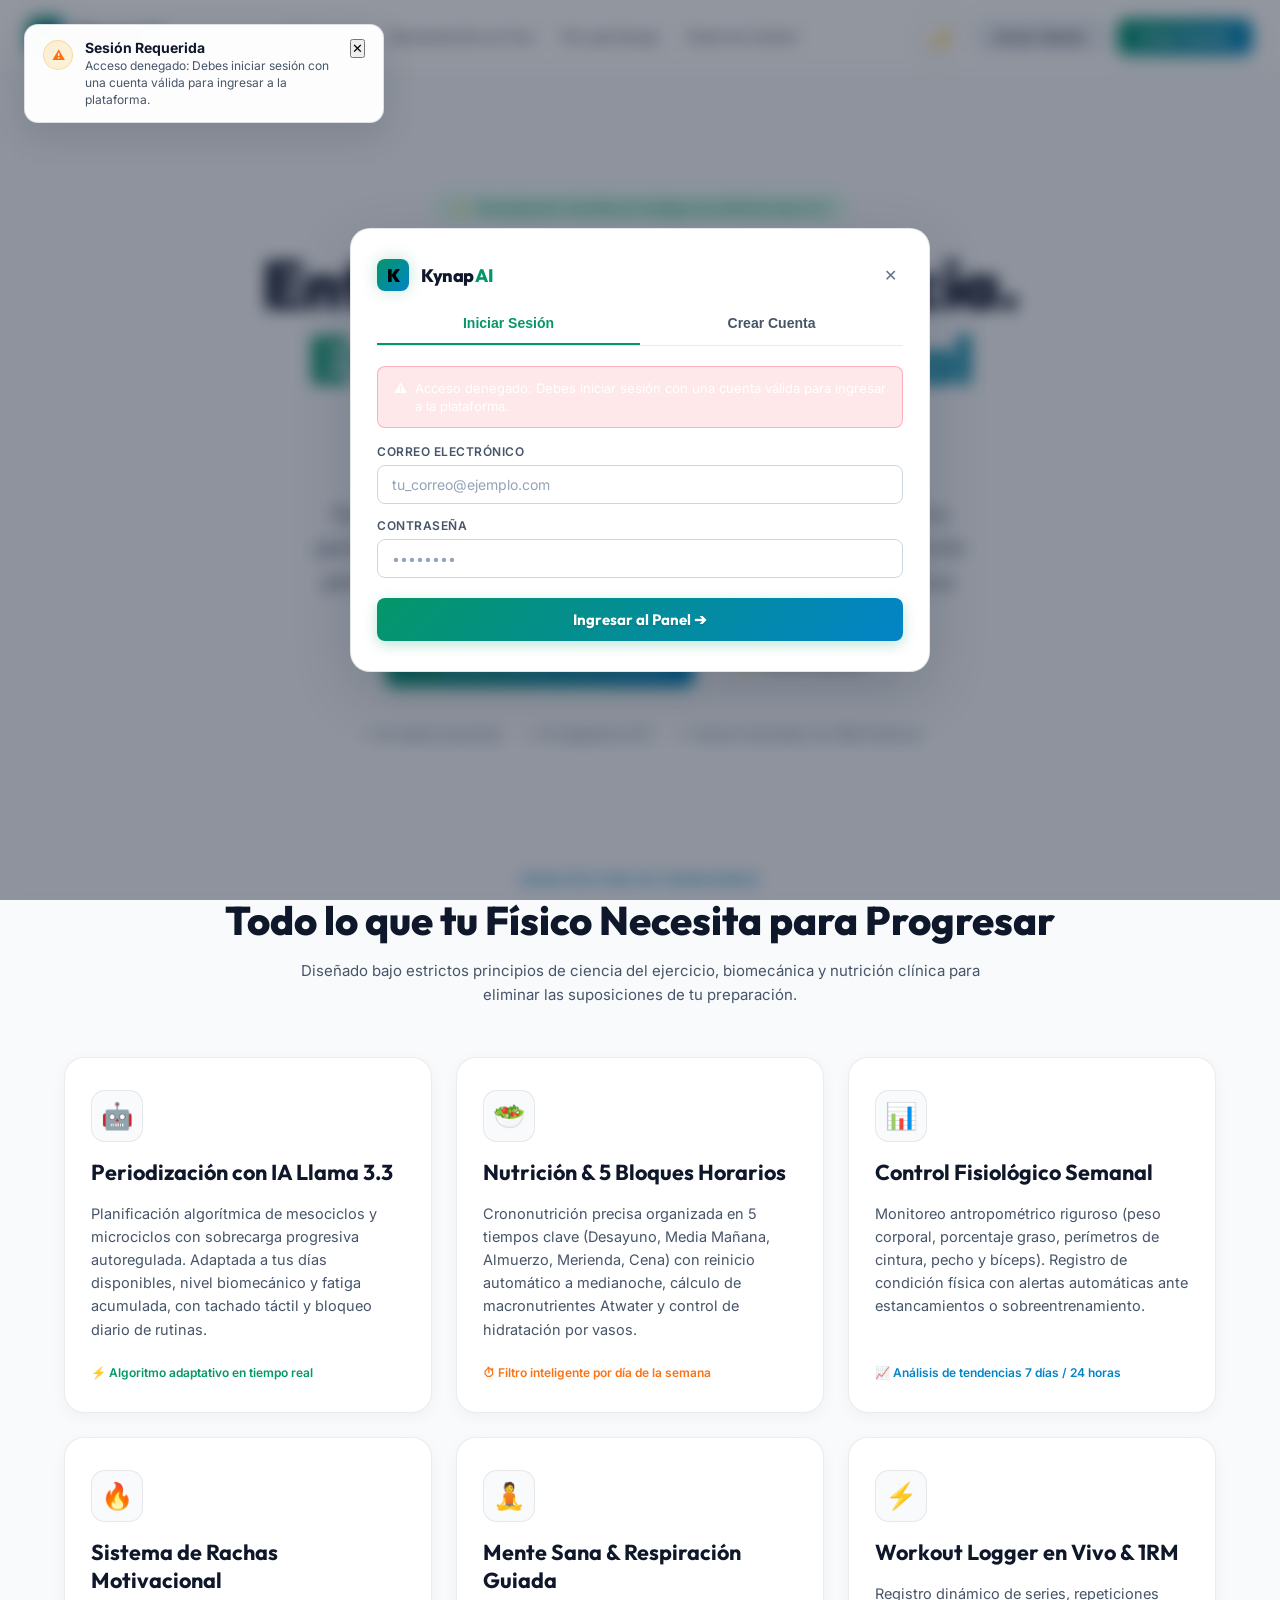
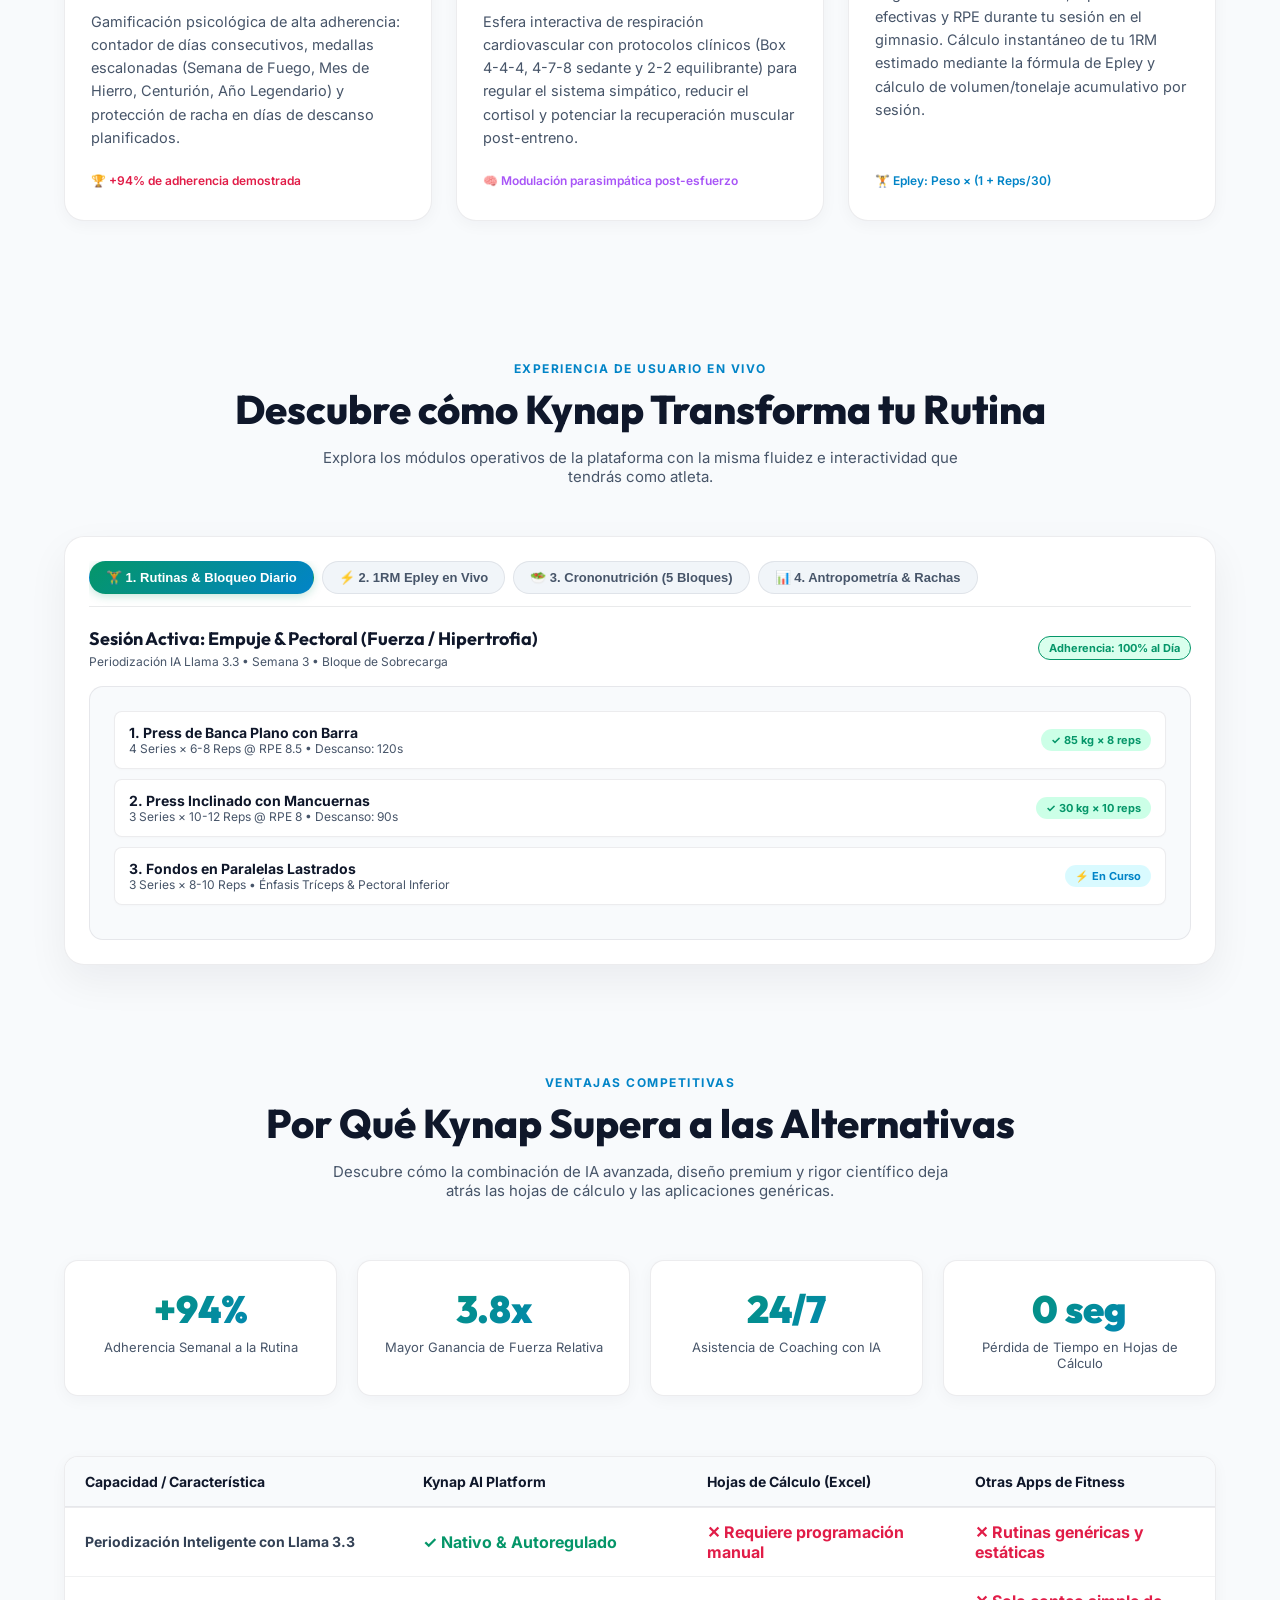
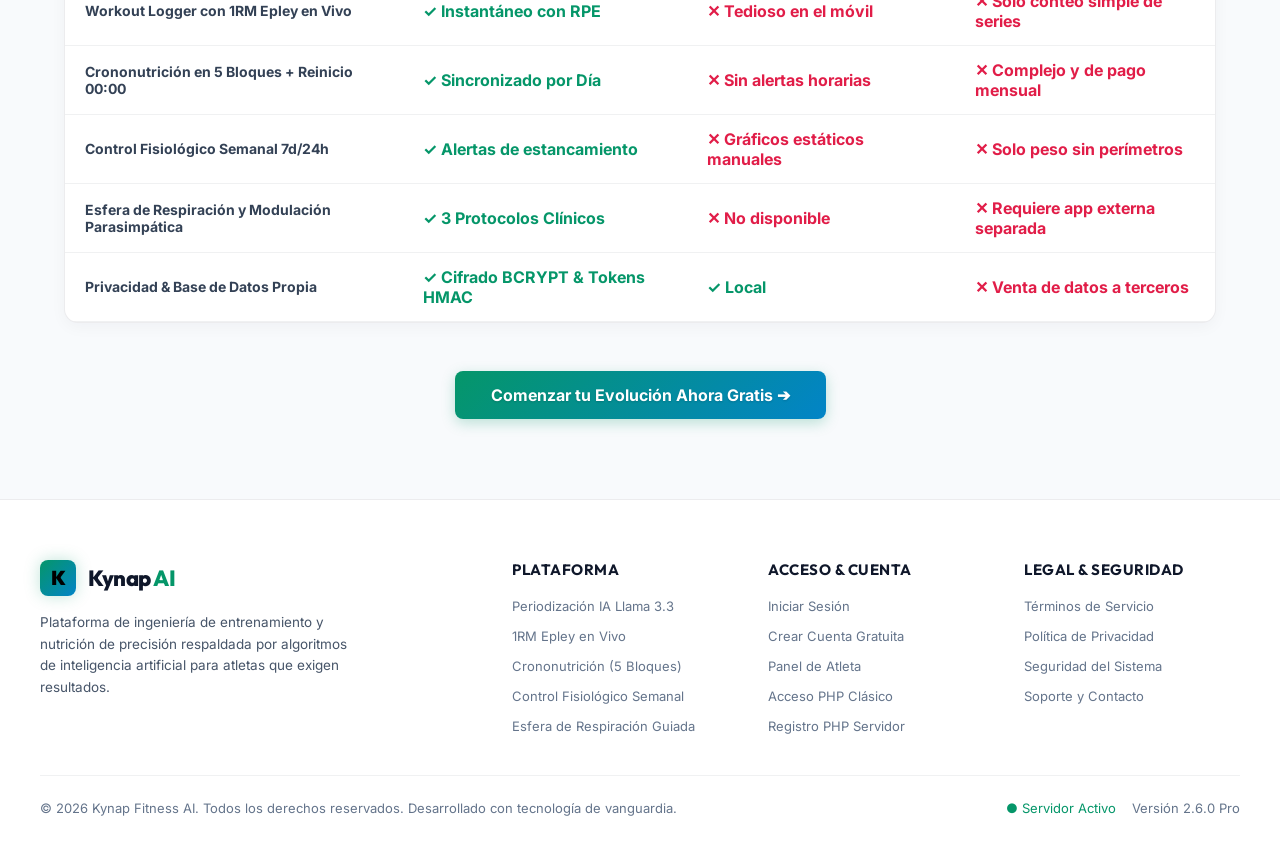
==== commit 27a577f1: "Modo claro reparado" ====
--- a/app.html
+++ b/app.html
@@ -1,8 +1,10 @@
 <!DOCTYPE html>
 <html lang="es">
+
 <head>
   <meta charset="UTF-8">
-  <meta name="viewport" content="width=device-width, initial-scale=1.0, maximum-scale=1.0, user-scalable=no, viewport-fit=cover">
+  <meta name="viewport"
+    content="width=device-width, initial-scale=1.0, maximum-scale=1.0, user-scalable=no, viewport-fit=cover">
   <meta name="theme-color" content="#0a0d14">
   <meta name="apple-mobile-web-app-capable" content="yes">
   <meta name="apple-mobile-web-app-status-bar-style" content="black-translucent">
@@ -10,14 +12,16 @@
   <!-- Google Fonts: Outfit & Inter -->
   <link rel="preconnect" href="https://fonts.googleapis.com">
   <link rel="preconnect" href="https://fonts.gstatic.com" crossorigin>
-  <link href="https://fonts.googleapis.com/css2?family=Inter:wght@400;500;600;700&family=Outfit:wght@600;700;800;900&display=swap" rel="stylesheet">
+  <link
+    href="https://fonts.googleapis.com/css2?family=Inter:wght@400;500;600;700&family=Outfit:wght@600;700;800;900&display=swap"
+    rel="stylesheet">
   <!-- Hoja de estilos del Design System Kynap -->
   <link rel="stylesheet" href="public/css/app.css">
   <script src="public/js/theme.js"></script>
 
   <!-- PROTECCIÓN ESTRICTA DE RUTA (SESSION & BEARER TOKEN GUARD) -->
   <script>
-    (function() {
+    (function () {
       const token = localStorage.getItem('kynap_auth_token');
       if (!token || token === 'local_demo_token') {
         sessionStorage.setItem('kynap_auth_message', 'Acceso denegado: Debes iniciar sesión con una cuenta válida para ingresar a la plataforma.');
@@ -26,13 +30,14 @@
     })();
   </script>
 </head>
+
 <body>
 
   <!-- Contenedor de Notificaciones Toast -->
   <div id="toastContainer" class="toast-container" aria-live="polite"></div>
 
   <div class="app-container">
-    
+
     <!-- SIDEBAR / BARRA DE NAVEGACIÓN -->
     <aside class="sidebar">
       <div class="brand">
@@ -108,7 +113,7 @@
 
     <!-- ÁREA DE CONTENIDO PRINCIPAL -->
     <main class="main-content">
-      
+
       <!-- HEADER CON RESUMEN Y RACHA -->
       <header class="header-bar">
         <div class="page-title">
@@ -123,18 +128,25 @@
         </div>
         <div style="display: flex; align-items: center; gap: 12px;">
           <button type="button" class="btn-theme-toggle" onclick="toggleTheme()" aria-label="Cambiar tema">🌙</button>
-          <div class="streak-badge" id="headerStreakBadge" onclick="openStreakModal()" title="Ver detalles de mi racha y calendario" style="cursor: pointer;">
+          <div class="streak-badge" id="headerStreakBadge" onclick="openStreakModal()"
+            title="Ver detalles de mi racha y calendario" style="cursor: pointer;">
             <span class="flame-animated">🔥</span>
             <span id="streakCounter">1 día activo</span>
             <span class="streak-medal-pill" id="streakMedalTag">🔥 Fuego</span>
           </div>
-          <button class="btn-checkin" style="width: auto; padding: 8px 16px; background: rgba(0, 255, 136, 0.15); color: var(--accent-emerald);" onclick="openBiometricsModal()">
+          <button class="btn-checkin"
+            style="width: auto; padding: 8px 16px; background: rgba(0, 255, 136, 0.15); border: 1px solid rgba(0, 255, 136, 0.35); color: var(--accent-emerald);"
+            onclick="openBiometricsModal()">
             📊 Evolución Física
           </button>
-          <button class="btn-checkin" style="width: auto; padding: 8px 16px; background: rgba(0, 217, 255, 0.15); color: var(--accent-cyan);" onclick="openBreathingModal()">
+          <button class="btn-checkin"
+            style="width: auto; padding: 8px 16px; background: rgba(0, 217, 255, 0.15); border: 1px solid rgba(0, 217, 255, 0.35); color: var(--accent-cyan);"
+            onclick="openBreathingModal()">
             🧘 Respiración
           </button>
-          <button class="btn-checkin" style="width: auto; padding: 8px 16px; background: linear-gradient(135deg, var(--accent-emerald), var(--accent-cyan)); color: #000; font-weight: 700;" onclick="toggleAICoach()">
+          <button class="btn-checkin"
+            style="width: auto; padding: 8px 16px; background: linear-gradient(135deg, var(--accent-emerald), var(--accent-cyan)); color: var(--btn-cta-text, #ffffff); font-weight: 700;"
+            onclick="toggleAICoach()">
             🤖 Coach AI
           </button>
         </div>
@@ -146,7 +158,8 @@
           <div class="progress-header">
             <div>
               <h3>Cumplimiento Semanal</h3>
-              <p style="font-size: 13px; color: var(--text-secondary); margin-top: 2px;">4 entrenamientos programados para esta semana</p>
+              <p style="font-size: 13px; color: var(--text-secondary); margin-top: 2px;">4 entrenamientos programados
+                para esta semana</p>
             </div>
             <span class="progress-pct" id="weeklyProgressPct">0%</span>
           </div>
@@ -156,16 +169,22 @@
         </div>
 
         <!-- BANNER DE GENERACIÓN INTELIGENTE CON GROQ AI (LLAMA 3.3) -->
-        <div class="ai-routine-generator-card" style="background: linear-gradient(135deg, rgba(0, 255, 136, 0.08), rgba(0, 217, 255, 0.08)); border: 1px solid rgba(0, 255, 136, 0.25); border-radius: var(--radius-md); padding: 18px 20px; margin-bottom: 20px; display: flex; justify-content: space-between; align-items: center; flex-wrap: wrap; gap: 14px;">
+        <div class="ai-routine-generator-card"
+          style="background: linear-gradient(135deg, rgba(0, 255, 136, 0.08), rgba(0, 217, 255, 0.08)); border: 1px solid rgba(0, 255, 136, 0.25); border-radius: var(--radius-md); padding: 18px 20px; margin-bottom: 20px; display: flex; justify-content: space-between; align-items: center; flex-wrap: wrap; gap: 14px;">
           <div>
             <div style="display: flex; align-items: center; gap: 8px;">
               <span style="font-size: 20px;">🤖</span>
-              <h4 style="font-family: var(--font-heading); font-size: 16px; margin: 0; font-weight: 700;">Diseñador de Rutinas Kynap AI</h4>
-              <span class="day-badge" style="background: rgba(0, 217, 255, 0.15); color: var(--accent-cyan); font-size: 11px;">Llama 3.3 Versatile</span>
-            </div>
-            <p style="font-size: 13px; color: var(--text-secondary); margin: 4px 0 0;">Genera una rutina de entrenamiento personalizada según tu biometría, objetivo y nivel físico.</p>
-          </div>
-          <button type="button" class="btn-checkin" id="btnOpenAiRoutineModal" onclick="openAiRoutineModal()" style="width: auto; padding: 10px 20px; background: linear-gradient(135deg, var(--accent-emerald), var(--accent-cyan)); color: #000; font-weight: 700; font-size: 14px; box-shadow: 0 4px 15px rgba(0,255,136,0.25);">
+              <h4 style="font-family: var(--font-heading); font-size: 16px; margin: 0; font-weight: 700;">Diseñador de
+                Rutinas Kynap AI</h4>
+              <span class="day-badge"
+                style="background: rgba(0, 217, 255, 0.15); color: var(--accent-cyan); font-size: 11px;">Llama 3.3
+                Versatile</span>
+            </div>
+            <p style="font-size: 13px; color: var(--text-secondary); margin: 4px 0 0;">Genera una rutina de
+              entrenamiento personalizada según tu biometría, objetivo y nivel físico.</p>
+          </div>
+          <button type="button" class="btn-checkin" id="btnOpenAiRoutineModal" onclick="openAiRoutineModal()"
+            style="width: auto; padding: 10px 20px; background: linear-gradient(135deg, var(--accent-emerald), var(--accent-cyan)); color: var(--btn-cta-text, #ffffff); font-weight: 700; font-size: 14px; box-shadow: 0 4px 15px rgba(0,255,136,0.25);">
             ✨ Generar Nueva Rutina con IA
           </button>
         </div>
@@ -178,15 +197,18 @@
       <!-- TAB 2: CORE 2 - WORKOUT EN VIVO & SETS -->
       <section id="view-workouts" class="tab-view">
         <div class="live-workout-container">
-          
+
           <div class="workout-logger-card">
             <div style="display: flex; justify-content: space-between; align-items: center; margin-bottom: 16px;">
               <h2 style="font-family: var(--font-heading);">Sesión en Curso</h2>
-              <span class="day-badge" style="background: rgba(0, 255, 136, 0.15); color: var(--accent-emerald);">En Progreso</span>
-            </div>
-            
+              <span class="day-badge" style="background: rgba(0, 255, 136, 0.15); color: var(--accent-emerald);">En
+                Progreso</span>
+            </div>
+
             <div class="exercise-selector-bar">
-              <select id="exerciseSelector" class="select-custom" onchange="AppState.activeWorkout.exerciseId = this.value; recalculateWorkoutMetrics();" aria-label="Seleccionar ejercicio">
+              <select id="exerciseSelector" class="select-custom"
+                onchange="AppState.activeWorkout.exerciseId = this.value; recalculateWorkoutMetrics();"
+                aria-label="Seleccionar ejercicio">
                 <!-- Opciones de ejercicios inyectadas por app.js -->
               </select>
               <button class="btn-checkin" style="width: auto; padding: 0 20px;" onclick="addSetRow()">+ Serie</button>
@@ -210,7 +232,9 @@
               </table>
             </div>
 
-            <button class="btn-checkin" style="background: linear-gradient(90deg, var(--accent-emerald), var(--accent-cyan)); color: #000; font-weight: 700; margin-top: 18px;" onclick="finishWorkoutSession()">
+            <button class="btn-checkin"
+              style="background: linear-gradient(90deg, var(--accent-emerald), var(--accent-cyan)); color: var(--btn-cta-text, #ffffff); font-weight: 700; margin-top: 18px;"
+              onclick="finishWorkoutSession()">
               Finalizar Sesión & Guardar Tonelaje
             </button>
           </div>
@@ -220,22 +244,32 @@
             <div class="stat-box">
               <h4>Volumen Total (Tonelaje)</h4>
               <div class="stat-number" id="statTotalVolume">0 kg</div>
-              <p style="font-size: 11px; color: var(--text-muted); margin-top: 4px;">Sumatoria de Peso × Reps completadas</p>
+              <p style="font-size: 11px; color: var(--text-muted); margin-top: 4px;">Sumatoria de Peso × Reps
+                completadas</p>
             </div>
 
             <div class="stat-box">
               <h4>1RM Estimada (Epley)</h4>
               <div class="stat-number amber" id="statMax1RM">0 kg</div>
-              <p style="font-size: 11px; color: var(--text-muted); margin-top: 4px;">Fuerza máxima calculada para el ejercicio</p>
+              <p style="font-size: 11px; color: var(--text-muted); margin-top: 4px;">Fuerza máxima calculada para el
+                ejercicio</p>
             </div>
 
             <div class="rest-timer-box">
-              <h4 style="color: var(--accent-purple); font-size: 13px; text-transform: uppercase; letter-spacing: 0.5px;">Descanso Entre Series</h4>
+              <h4
+                style="color: var(--accent-purple); font-size: 13px; text-transform: uppercase; letter-spacing: 0.5px;">
+                Descanso Entre Series</h4>
               <div class="timer-digits" id="timerDigits">01:30</div>
               <div class="timer-controls">
-                <button class="btn-checkin" style="background: var(--accent-purple); color: #fff; width: auto; padding: 6px 14px; font-size: 12px;" onclick="startRestTimer(90)">Iniciar 90s</button>
-                <button class="btn-checkin" style="background: rgba(255,255,255,0.08); color: #fff; width: auto; padding: 6px 12px; font-size: 12px;" onclick="addTimerSeconds(30)">+30s</button>
-                <button class="btn-checkin" style="background: rgba(255,71,87,0.15); color: var(--accent-rose); width: auto; padding: 6px 12px; font-size: 12px;" onclick="resetRestTimer()">Reset</button>
+                <button class="btn-checkin"
+                  style="background: var(--accent-purple); color: #fff; width: auto; padding: 6px 14px; font-size: 12px;"
+                  onclick="startRestTimer(90)">Iniciar 90s</button>
+                <button class="btn-checkin"
+                  style="background: var(--btn-secondary-bg); border: 1px solid var(--btn-secondary-border); color: var(--btn-secondary-text); width: auto; padding: 6px 12px; font-size: 12px;"
+                  onclick="addTimerSeconds(30)">+30s</button>
+                <button class="btn-checkin"
+                  style="background: rgba(255,71,87,0.12); border: 1px solid rgba(255,71,87,0.25); color: var(--accent-rose); width: auto; padding: 6px 12px; font-size: 12px;"
+                  onclick="resetRestTimer()">Reset</button>
               </div>
             </div>
           </div>
@@ -245,12 +279,14 @@
 
       <!-- TAB 3: CORE 3 - NUTRICIÓN, HORARIOS DE COMIDAS & MACROS -->
       <section id="view-nutrition" class="tab-view">
-        
+
         <!-- SELECTOR INTERACTIVO DE DÍA DE LA SEMANA (LUNES A DOMINGO CON DÍA ACTUAL DESTACADO) -->
         <div class="meal-day-tabs-wrapper">
           <div style="display: flex; align-items: center; gap: 8px; margin-right: 12px; white-space: nowrap;">
             <span style="font-size: 18px;">📅</span>
-            <strong style="font-size: 13px; text-transform: uppercase; color: var(--text-muted); letter-spacing: 0.5px;">Plan Semanal:</strong>
+            <strong
+              style="font-size: 13px; text-transform: uppercase; color: var(--text-muted); letter-spacing: 0.5px;">Plan
+              Semanal:</strong>
           </div>
           <div class="meal-day-tabs" id="mealDayTabs">
             <!-- Inyectado dinámicamente con los 7 días y badge '⭐ HOY' -->
@@ -258,28 +294,34 @@
         </div>
 
         <div class="meal-schedule-section">
-          
+
           <!-- BANNER INFORMATIVO DE REINICIO DIARIO AUTOMÁTICO A MEDIANOCHE -->
-          <div style="background: rgba(0, 217, 255, 0.08); border: 1px solid rgba(0, 217, 255, 0.22); border-radius: var(--radius-md); padding: 12px 18px; display: flex; align-items: center; justify-content: space-between; flex-wrap: wrap; gap: 12px;">
+          <div
+            style="background: rgba(0, 217, 255, 0.08); border: 1px solid rgba(0, 217, 255, 0.22); border-radius: var(--radius-md); padding: 12px 18px; display: flex; align-items: center; justify-content: space-between; flex-wrap: wrap; gap: 12px;">
             <div style="display: flex; align-items: center; gap: 10px;">
               <span style="font-size: 20px;">🔄</span>
               <div>
                 <strong style="color: var(--accent-cyan); font-size: 13px;">Reinicio Automático a Medianoche</strong>
-                <p style="font-size: 12px; color: var(--text-secondary); margin: 2px 0 0;">Cada medianoche el estado diario de comidas se renueva automáticamente. Todo tu historial permanece seguro en la base de datos.</p>
+                <p style="font-size: 12px; color: var(--text-secondary); margin: 2px 0 0;">Cada medianoche el estado
+                  diario de comidas se renueva automáticamente. Todo tu historial permanece seguro en la base de datos.
+                </p>
               </div>
             </div>
-            <div id="mealCompletionCounterBadge" class="day-badge" style="background: rgba(0, 255, 136, 0.15); color: var(--accent-emerald); font-size: 12px;">
+            <div id="mealCompletionCounterBadge" class="day-badge"
+              style="background: rgba(0, 255, 136, 0.15); color: var(--accent-emerald); font-size: 12px;">
               0 / 5 Comidas Completadas (0%)
             </div>
           </div>
 
           <div style="display: grid; grid-template-columns: 1.4fr 1fr; gap: 24px;">
-            
+
             <!-- COLUMNA IZQUIERDA: BLOQUES DE COMIDAS ESTRUCTURADAS (DESAYUNO, ALMUERZO, CENA, ETC.) -->
             <div>
               <div style="display: flex; justify-content: space-between; align-items: center; margin-bottom: 14px;">
-                <h3 style="font-family: var(--font-heading); font-size: 18px; margin: 0;" id="scheduledMealsHeading">Horarios & Alimentos Programados</h3>
-                <span class="day-badge" id="selectedDayNameBadge" style="background: rgba(255, 255, 255, 0.08); color: var(--text-primary); font-size: 11px;">Hoy</span>
+                <h3 style="font-family: var(--font-heading); font-size: 18px; margin: 0;" id="scheduledMealsHeading">
+                  Horarios & Alimentos Programados</h3>
+                <span class="day-badge" id="selectedDayNameBadge"
+                  style="background: var(--pill-bg, rgba(255, 255, 255, 0.08)); border: 1px solid var(--border-subtle); color: var(--text-primary); font-size: 11px;">Hoy</span>
               </div>
 
               <!-- CONTENEDOR DE BLOQUES DE COMIDAS -->
@@ -290,15 +332,18 @@
 
             <!-- COLUMNA DERECHA: BALANCE ENERGÉTICO, HIDRATACIÓN Y COMIDAS ADICIONALES -->
             <div style="display: flex; flex-direction: column; gap: 24px;">
-              
+
               <div class="macro-summary-card">
                 <div style="display: flex; justify-content: space-between; align-items: baseline;">
                   <h2 style="font-family: var(--font-heading); font-size: 18px;">Balance Energético</h2>
-                  <button class="btn-checkin" style="width: auto; padding: 6px 14px; font-size: 12px;" onclick="openAddMealModal()">+ Añadir Extra</button>
+                  <button class="btn-checkin" style="width: auto; padding: 6px 14px; font-size: 12px;"
+                    onclick="openAddMealModal()">+ Añadir Extra</button>
                 </div>
 
                 <div style="margin-top: 14px;">
-                  <span id="caloriesConsumed" style="font-family: var(--font-heading); font-size: 36px; font-weight: 800; color: var(--accent-emerald);">0 kcal</span>
+                  <span id="caloriesConsumed"
+                    style="font-family: var(--font-heading); font-size: 36px; font-weight: 800; color: var(--accent-emerald);">0
+                    kcal</span>
                   <span id="caloriesTarget" style="color: var(--text-muted); font-size: 15px;">/ 2200 kcal</span>
                 </div>
 
@@ -338,16 +383,24 @@
               <div class="water-tracker-card">
                 <h3 style="font-family: var(--font-heading); font-size: 18px;">Hidratación Diaria 💧</h3>
                 <div class="water-display" id="waterDisplay">1750 ml</div>
-                <p id="waterTarget" style="color: var(--text-secondary); font-size: 13px; margin-bottom: 16px;">Meta: 2500 ml</p>
+                <p id="waterTarget" style="color: var(--text-secondary); font-size: 13px; margin-bottom: 16px;">Meta:
+                  2500 ml</p>
                 <div class="water-actions">
-                  <button class="btn-checkin" style="width: auto; padding: 8px 16px; background: rgba(0, 217, 255, 0.2); color: var(--accent-cyan);" onclick="adjustWater(250)">+250 ml</button>
-                  <button class="btn-checkin" style="width: auto; padding: 8px 16px; background: rgba(0, 217, 255, 0.2); color: var(--accent-cyan);" onclick="adjustWater(500)">+500 ml</button>
-                  <button class="btn-checkin" style="width: auto; padding: 8px 12px; background: rgba(255, 255, 255, 0.06); color: var(--text-secondary);" onclick="adjustWater(-250)">-250 ml</button>
+                  <button class="btn-checkin"
+                    style="width: auto; padding: 8px 16px; background: rgba(0, 217, 255, 0.2); color: var(--accent-cyan);"
+                    onclick="adjustWater(250)">+250 ml</button>
+                  <button class="btn-checkin"
+                    style="width: auto; padding: 8px 16px; background: rgba(0, 217, 255, 0.2); color: var(--accent-cyan);"
+                    onclick="adjustWater(500)">+500 ml</button>
+                  <button class="btn-checkin"
+                    style="width: auto; padding: 8px 12px; background: var(--btn-secondary-bg); border: 1px solid var(--btn-secondary-border); color: var(--btn-secondary-text);"
+                    onclick="adjustWater(-250)">-250 ml</button>
                 </div>
               </div>
 
               <div class="macro-summary-card">
-                <h3 style="font-family: var(--font-heading); font-size: 16px; margin-bottom: 12px;">Alimentos Extra Registrados</h3>
+                <h3 style="font-family: var(--font-heading); font-size: 16px; margin-bottom: 12px;">Alimentos Extra
+                  Registrados</h3>
                 <ul id="recentMealsList" style="list-style: none;">
                   <!-- Lista de comidas adicionales -->
                 </ul>
@@ -362,8 +415,10 @@
       <!-- TAB 4: LIBRERÍA DE EJERCICIOS CON ASSETS REALES -->
       <section id="view-exercises" class="tab-view">
         <div class="filter-bar">
-          <input type="text" id="exerciseSearchInput" class="search-input" placeholder="Buscar ejercicio por nombre o músculo (ej. sentadillas, glúteo, abdomen)..." aria-label="Buscar ejercicio">
-          
+          <input type="text" id="exerciseSearchInput" class="search-input"
+            placeholder="Buscar ejercicio por nombre o músculo (ej. sentadillas, glúteo, abdomen)..."
+            aria-label="Buscar ejercicio">
+
           <div class="chip-filters">
             <button class="chip active" onclick="filterExercisesByMuscle('all', this)">Todos</button>
             <button class="chip" onclick="filterExercisesByMuscle('cuadriceps', this)">Cuádriceps</button>
@@ -422,11 +477,13 @@
     </div>
     <div class="chat-drawer-messages" id="aiCoachMessages">
       <div class="chat-bubble bot">
-        ¡Hola atleta! Soy tu coach personal Kynap AI. ¿En qué te puedo asesorar hoy para llevar tu entrenamiento al siguiente nivel?
+        ¡Hola atleta! Soy tu coach personal Kynap AI. ¿En qué te puedo asesorar hoy para llevar tu entrenamiento al
+        siguiente nivel?
       </div>
     </div>
     <div class="chat-drawer-input">
-      <input type="text" id="aiCoachInput" class="input-custom" placeholder="Escribe tu consulta fitness..." style="flex-grow: 1;">
+      <input type="text" id="aiCoachInput" class="input-custom" placeholder="Escribe tu consulta fitness..."
+        style="flex-grow: 1;">
       <button class="btn-checkin" style="width: auto; padding: 0 16px;" onclick="sendAICoachMessage()">Enviar</button>
     </div>
   </aside>
@@ -441,7 +498,8 @@
       <form id="addMealForm" action="#" method="POST" onsubmit="submitAddMealForm(event)">
         <div class="form-group">
           <label for="mealNameInput">Nombre de la Comida / Plato</label>
-          <input type="text" id="mealNameInput" class="input-custom" placeholder="Ej: Pollo con batata y ensalada" required>
+          <input type="text" id="mealNameInput" class="input-custom" placeholder="Ej: Pollo con batata y ensalada"
+            required>
         </div>
         <div class="form-group">
           <label for="mealTypeInput">Momento del Día</label>
@@ -466,7 +524,8 @@
             <input type="number" id="mealFatsInput" class="input-custom" placeholder="0" min="0" step="0.5" required>
           </div>
         </div>
-        <button type="submit" class="btn-checkin" style="background: linear-gradient(135deg, var(--accent-emerald), var(--accent-cyan)); color: #000; font-weight: 700; margin-top: 10px;">
+        <button type="submit" class="btn-checkin"
+          style="background: linear-gradient(135deg, var(--accent-emerald), var(--accent-cyan)); color: var(--btn-cta-text, #ffffff); font-weight: 700; margin-top: 10px;">
           Guardar Comida
         </button>
       </form>
@@ -478,10 +537,12 @@
     <div class="modal-sheet">
       <img src="" id="modalMedia" class="modal-media" alt="Demostración">
       <div class="modal-body">
-        <span class="day-badge" id="modalCategory" style="background-color: rgba(0, 217, 255, 0.15); color: var(--accent-cyan);"></span>
+        <span class="day-badge" id="modalCategory"
+          style="background-color: rgba(0, 217, 255, 0.15); color: var(--accent-cyan);"></span>
         <h2 id="modalTitle" style="margin-top: 8px;"></h2>
         <p id="modalInstructionText" class="modal-instructions"></p>
-        <button class="btn-checkin" onclick="closeExerciseModal()" style="background-color: var(--border-subtle); color: var(--text-primary); margin-top: 12px;">
+        <button class="btn-checkin" onclick="closeExerciseModal()"
+          style="background: var(--btn-secondary-bg); border: 1px solid var(--btn-secondary-border); color: var(--btn-secondary-text); margin-top: 12px;">
           Cerrar
         </button>
       </div>
@@ -506,7 +567,8 @@
       </div>
 
       <div style="margin: 20px 0;">
-        <label for="breathingPresetSelect" style="font-size: 12px; color: var(--text-muted); text-transform: uppercase;">Patrón de Respiración:</label>
+        <label for="breathingPresetSelect"
+          style="font-size: 12px; color: var(--text-muted); text-transform: uppercase;">Patrón de Respiración:</label>
         <select id="breathingPresetSelect" class="input-custom" style="width: 100%; margin-top: 6px;">
           <option value="4-4-4" selected>4-4-4 Box Breathing (Equilibrio Mental)</option>
           <option value="4-7-8">4-7-8 Respiración Profunda (Sueño y Calma)</option>
@@ -516,10 +578,14 @@
       </div>
 
       <div style="display: flex; gap: 10px; justify-content: center;">
-        <button class="btn-checkin" id="breathingToggleBtn" style="background: var(--accent-cyan); color: #000; width: auto; padding: 10px 24px; font-weight: 700;" onclick="toggleBreathingExercise()">
+        <button class="btn-checkin" id="breathingToggleBtn"
+          style="background: linear-gradient(135deg, var(--accent-emerald), var(--accent-cyan)); color: var(--btn-cta-text, #ffffff); width: auto; padding: 10px 24px; font-weight: 700;"
+          onclick="toggleBreathingExercise()">
           Comenzar
         </button>
-        <button class="btn-checkin" style="background: var(--border-subtle); color: var(--text-primary); width: auto; padding: 10px 20px;" onclick="closeBreathingModal()">
+        <button class="btn-checkin"
+          style="background: var(--btn-secondary-bg); border: 1px solid var(--btn-secondary-border); color: var(--btn-secondary-text); width: auto; padding: 10px 20px;"
+          onclick="closeBreathingModal()">
           Cerrar
         </button>
       </div>
@@ -533,7 +599,8 @@
         <h2 style="font-family: var(--font-heading); font-size: 20px;">⚙️ Configuración del Atleta</h2>
         <button class="btn-icon" onclick="closeConfigModal()">✕</button>
       </div>
-      <form id="profileConfigForm" action="#" method="POST" onsubmit="handleProfileUpdate(event)" style="display: flex; flex-direction: column; gap: 14px;">
+      <form id="profileConfigForm" action="#" method="POST" onsubmit="handleProfileUpdate(event)"
+        style="display: flex; flex-direction: column; gap: 14px;">
         <div class="form-group" style="margin: 0;">
           <label for="cfgNombre">Nombre Completo</label>
           <input type="text" id="cfgNombre" class="input-custom" required autocomplete="name">
@@ -562,7 +629,8 @@
             <input type="number" id="cfgAgua" class="input-custom" step="0.5" min="1" max="10" required>
           </div>
         </div>
-        <button type="submit" class="btn-checkin" style="background: linear-gradient(135deg, var(--accent-emerald), var(--accent-cyan)); color: #000; font-weight: 700; margin-top: 8px;">
+        <button type="submit" class="btn-checkin"
+          style="background: linear-gradient(135deg, var(--accent-emerald), var(--accent-cyan)); color: var(--btn-cta-text, #ffffff); font-weight: 700; margin-top: 8px;">
           Guardar Configuración
         </button>
       </form>
@@ -580,10 +648,12 @@
         <button class="btn-icon" onclick="closeAiRoutineModal()">✕</button>
       </div>
       <p style="font-size: 13px; color: var(--text-secondary); margin-bottom: 18px;">
-        Kynap AI analiza tu perfil biométrico y programa una periodización óptima usando el modelo <strong>Llama 3.3 Versatile</strong>.
+        Kynap AI analiza tu perfil biométrico y programa una periodización óptima usando el modelo <strong>Llama 3.3
+          Versatile</strong>.
       </p>
 
-      <form id="aiRoutineForm" onsubmit="handleGenerateAIRoutine(event)" style="display: flex; flex-direction: column; gap: 14px;">
+      <form id="aiRoutineForm" onsubmit="handleGenerateAIRoutine(event)"
+        style="display: flex; flex-direction: column; gap: 14px;">
         <div class="form-group" style="margin: 0;">
           <label for="aiRoutineObjetivo">Objetivo Fisiológico Principal</label>
           <select id="aiRoutineObjetivo" class="input-custom">
@@ -612,16 +682,19 @@
           </select>
         </div>
 
-        <div id="aiRoutineStatusBox" style="display: none; background: rgba(0, 217, 255, 0.1); border: 1px solid rgba(0, 217, 255, 0.3); border-radius: var(--radius-sm); padding: 12px; font-size: 13px; color: var(--accent-cyan); text-align: center;">
+        <div id="aiRoutineStatusBox"
+          style="display: none; background: rgba(0, 217, 255, 0.1); border: 1px solid rgba(0, 217, 255, 0.3); border-radius: var(--radius-sm); padding: 12px; font-size: 13px; color: var(--accent-cyan); text-align: center;">
           <span class="status-dot" style="display: inline-block; margin-right: 6px;"></span>
           <span id="aiRoutineStatusText">Conectando con Llama 3.3...</span>
         </div>
 
         <div style="display: flex; gap: 10px; margin-top: 8px;">
-          <button type="submit" id="btnSubmitAiRoutine" class="btn-checkin" style="background: linear-gradient(135deg, var(--accent-emerald), var(--accent-cyan)); color: #000; font-weight: 700; flex: 1;">
+          <button type="submit" id="btnSubmitAiRoutine" class="btn-checkin"
+            style="background: linear-gradient(135deg, var(--accent-emerald), var(--accent-cyan)); color: var(--btn-cta-text, #ffffff); font-weight: 700; flex: 1;">
             ✨ Generar Rutina con Llama 3.3
           </button>
-          <button type="button" class="btn-checkin" onclick="closeAiRoutineModal()" style="background: var(--border-subtle); color: var(--text-primary); width: auto; padding: 10px 18px;">
+          <button type="button" class="btn-checkin" onclick="closeAiRoutineModal()"
+            style="background: var(--btn-secondary-bg); border: 1px solid var(--btn-secondary-border); color: var(--btn-secondary-text); width: auto; padding: 10px 18px;">
             Cancelar
           </button>
         </div>
@@ -642,39 +715,50 @@
         <div class="streak-hero-number" id="streakModalDays">1</div>
         <div class="streak-hero-subtitle">Días Consecutivos Activo</div>
         <div style="margin-top: 10px;">
-          <span class="streak-medal-pill" id="streakModalMedal" style="font-size: 13px; padding: 4px 12px;">🔥 Fuego Inicial</span>
-        </div>
-      </div>
-
-      <div style="background: rgba(255,255,255,0.04); border: 1px solid var(--border-subtle); border-radius: var(--radius-sm); padding: 12px 16px; margin-bottom: 16px;">
-        <div style="display: flex; justify-content: space-between; align-items: center; font-size: 13px; margin-bottom: 6px;">
+          <span class="streak-medal-pill" id="streakModalMedal" style="font-size: 13px; padding: 4px 12px;">🔥 Fuego
+            Inicial</span>
+        </div>
+      </div>
+
+      <div
+        style="background: var(--bg-surface-elevated, var(--bg-card)); border: 1px solid var(--border-subtle); border-radius: var(--radius-sm); padding: 12px 16px; margin-bottom: 16px;">
+        <div
+          style="display: flex; justify-content: space-between; align-items: center; font-size: 13px; margin-bottom: 6px;">
           <span style="color: var(--text-secondary);">Próxima Medalla:</span>
           <strong style="color: var(--accent-amber);" id="streakModalGoal">2 días para Bronce 🥉</strong>
         </div>
         <div class="progress-track" style="height: 8px;">
-          <div class="progress-bar-fill" id="streakModalProgressBar" style="width: 33%; background: linear-gradient(90deg, #ff7b00, #ffb300);"></div>
+          <div class="progress-bar-fill" id="streakModalProgressBar"
+            style="width: 33%; background: linear-gradient(90deg, #ff7b00, #ffb300);"></div>
         </div>
       </div>
 
       <div>
-        <h4 style="font-family: var(--font-heading); font-size: 14px; margin-bottom: 6px;">Últimos 7 Días de Actividad</h4>
+        <h4 style="font-family: var(--font-heading); font-size: 14px; margin-bottom: 6px;">Últimos 7 Días de Actividad
+        </h4>
         <div class="streak-calendar-strip" id="streakCalendarStrip">
           <!-- Renderizado dinámicamente con los 7 días -->
         </div>
       </div>
 
       <div style="display: grid; grid-template-columns: 1fr 1fr; gap: 12px; margin-top: 14px;">
-        <div style="background: rgba(255,255,255,0.03); border: 1px solid rgba(255,255,255,0.06); border-radius: var(--radius-sm); padding: 10px; text-align: center;">
+        <div
+          style="background: var(--bg-surface-elevated, var(--bg-card)); border: 1px solid var(--border-subtle); border-radius: var(--radius-sm); padding: 10px; text-align: center;">
           <div style="font-size: 11px; color: var(--text-muted); text-transform: uppercase;">Mejor Racha Histórica</div>
-          <div style="font-size: 20px; font-weight: 800; color: var(--accent-cyan); margin-top: 2px;" id="streakModalLongest">1 día</div>
-        </div>
-        <div style="background: rgba(255,255,255,0.03); border: 1px solid rgba(255,255,255,0.06); border-radius: var(--radius-sm); padding: 10px; text-align: center;">
+          <div style="font-size: 20px; font-weight: 800; color: var(--accent-cyan); margin-top: 2px;"
+            id="streakModalLongest">1 día</div>
+        </div>
+        <div
+          style="background: var(--bg-surface-elevated, var(--bg-card)); border: 1px solid var(--border-subtle); border-radius: var(--radius-sm); padding: 10px; text-align: center;">
           <div style="font-size: 11px; color: var(--text-muted); text-transform: uppercase;">Total Días Activo</div>
-          <div style="font-size: 20px; font-weight: 800; color: var(--accent-emerald); margin-top: 2px;" id="streakModalTotal">1 día</div>
-        </div>
-      </div>
-
-      <button class="btn-checkin" style="margin-top: 18px; background: rgba(255,255,255,0.08); color: var(--text-primary);" onclick="closeStreakModal()">
+          <div style="font-size: 20px; font-weight: 800; color: var(--accent-emerald); margin-top: 2px;"
+            id="streakModalTotal">1 día</div>
+        </div>
+      </div>
+
+      <button class="btn-checkin"
+        style="margin-top: 18px; background: var(--btn-secondary-bg); border: 1px solid var(--btn-secondary-border); color: var(--btn-secondary-text);"
+        onclick="closeStreakModal()">
         Cerrar
       </button>
     </div>
@@ -697,14 +781,18 @@
       </div>
 
       <!-- PESTAÑAS DEL MODAL: FORMULARIO vs HISTORIAL -->
-      <div style="display: flex; gap: 8px; border-bottom: 1px solid var(--border-subtle); padding-bottom: 10px; margin-bottom: 16px;">
-        <button type="button" class="chip active" id="btnTabBioForm" onclick="switchBioSubTab('form')">✏️ Actualizar Medidas</button>
-        <button type="button" class="chip" id="btnTabBioHistory" onclick="switchBioSubTab('history')">📈 Historial de Progreso</button>
+      <div
+        style="display: flex; gap: 8px; border-bottom: 1px solid var(--border-subtle); padding-bottom: 10px; margin-bottom: 16px;">
+        <button type="button" class="chip active" id="btnTabBioForm" onclick="switchBioSubTab('form')">✏️ Actualizar
+          Medidas</button>
+        <button type="button" class="chip" id="btnTabBioHistory" onclick="switchBioSubTab('history')">📈 Historial de
+          Progreso</button>
       </div>
 
       <!-- CONTENIDO 1: FORMULARIO DE ACTUALIZACIÓN / CORRECCIÓN -->
       <div id="bioTabContentForm">
-        <form id="biometricsForm" onsubmit="handleBiometricsSubmit(event)" style="display: flex; flex-direction: column; gap: 14px;">
+        <form id="biometricsForm" onsubmit="handleBiometricsSubmit(event)"
+          style="display: flex; flex-direction: column; gap: 14px;">
           <div style="display: grid; grid-template-columns: 1fr 1fr; gap: 12px;">
             <div class="form-group" style="margin: 0;">
               <label for="bioInputPeso">Peso Corporal (kg) *</label>
@@ -719,31 +807,37 @@
           <div style="display: grid; grid-template-columns: 1fr 1fr; gap: 12px;">
             <div class="form-group" style="margin: 0;">
               <label for="bioInputGrasa">% Grasa Corporal (Opcional)</label>
-              <input type="number" id="bioInputGrasa" class="input-custom" step="0.1" min="3" max="60" placeholder="Ej: 14.5">
+              <input type="number" id="bioInputGrasa" class="input-custom" step="0.1" min="3" max="60"
+                placeholder="Ej: 14.5">
             </div>
             <div class="form-group" style="margin: 0;">
               <label for="bioInputCintura">Cintura (cm) (Opcional)</label>
-              <input type="number" id="bioInputCintura" class="input-custom" step="0.5" min="40" max="200" placeholder="Ej: 82.0">
+              <input type="number" id="bioInputCintura" class="input-custom" step="0.5" min="40" max="200"
+                placeholder="Ej: 82.0">
             </div>
           </div>
 
           <div style="display: grid; grid-template-columns: 1fr 1fr; gap: 12px;">
             <div class="form-group" style="margin: 0;">
               <label for="bioInputPecho">Pecho (cm) (Opcional)</label>
-              <input type="number" id="bioInputPecho" class="input-custom" step="0.5" min="40" max="200" placeholder="Ej: 102.0">
+              <input type="number" id="bioInputPecho" class="input-custom" step="0.5" min="40" max="200"
+                placeholder="Ej: 102.0">
             </div>
             <div class="form-group" style="margin: 0;">
               <label for="bioInputBrazo">Brazo (cm) (Opcional)</label>
-              <input type="number" id="bioInputBrazo" class="input-custom" step="0.5" min="15" max="80" placeholder="Ej: 37.5">
+              <input type="number" id="bioInputBrazo" class="input-custom" step="0.5" min="15" max="80"
+                placeholder="Ej: 37.5">
             </div>
           </div>
 
           <div class="form-group" style="margin: 0;">
             <label for="bioInputNotas">Notas de la Medición (Opcional)</label>
-            <input type="text" id="bioInputNotas" class="input-custom" placeholder="Ej: En ayunas, excelente energía semanal">
-          </div>
-
-          <button type="submit" id="btnSubmitBiometrics" class="btn-checkin" style="background: linear-gradient(135deg, var(--accent-emerald), var(--accent-cyan)); color: #000; font-weight: 700; margin-top: 6px;">
+            <input type="text" id="bioInputNotas" class="input-custom"
+              placeholder="Ej: En ayunas, excelente energía semanal">
+          </div>
+
+          <button type="submit" id="btnSubmitBiometrics" class="btn-checkin"
+            style="background: linear-gradient(135deg, var(--accent-emerald), var(--accent-cyan)); color: var(--btn-cta-text, #ffffff); font-weight: 700; margin-top: 6px;">
             💾 Guardar Medición Semanal
           </button>
         </form>
@@ -776,4 +870,5 @@
   <!-- Script principal de la aplicación -->
   <script src="public/js/app.js"></script>
 </body>
-</html>
+
+</html>
--- a/public/css/app.css
+++ b/public/css/app.css
@@ -5,10 +5,11 @@
 :root {
   --bg-primary: #0a0d14;
   --bg-surface: #121722;
+  --bg-dark: #0a0d14;
   --bg-card: #182030;
   --bg-card-hover: #202a3f;
   --bg-glass: rgba(18, 23, 34, 0.75);
-  
+
   --border-subtle: rgba(255, 255, 255, 0.08);
   --border-focus: rgba(0, 255, 136, 0.4);
 
@@ -20,10 +21,36 @@
   --accent-emerald-glow: rgba(0, 255, 136, 0.25);
   --accent-cyan: #00d9ff;
   --accent-cyan-glow: rgba(0, 217, 255, 0.25);
-  --accent-amber: #ffb800;
-  --accent-amber-glow: rgba(255, 184, 0, 0.25);
+  --accent-amber: #ff9f43;
+  --accent-amber-glow: rgba(255, 159, 67, 0.25);
   --accent-rose: #ff4757;
   --accent-purple: #a855f7;
+
+  /* Identidad visual de macronutrientes (Dark Mode Premium) */
+  --macro-cal: #ff9f43;
+  --macro-cal-glow: rgba(255, 159, 67, 0.35);
+  --macro-cal-bg: rgba(255, 159, 67, 0.1);
+  --macro-cal-border: rgba(255, 159, 67, 0.25);
+
+  --macro-prot: #ff5252;
+  --macro-prot-glow: rgba(255, 82, 82, 0.35);
+  --macro-prot-bg: rgba(255, 82, 82, 0.1);
+  --macro-prot-border: rgba(255, 82, 82, 0.25);
+
+  --macro-carb: #00e676;
+  --macro-carb-glow: rgba(0, 230, 118, 0.35);
+  --macro-carb-bg: rgba(0, 230, 118, 0.1);
+  --macro-carb-border: rgba(0, 230, 118, 0.25);
+
+  --macro-fat: #00e5ff;
+  --macro-fat-glow: rgba(0, 229, 255, 0.35);
+  --macro-fat-bg: rgba(0, 229, 255, 0.1);
+  --macro-fat-border: rgba(0, 229, 255, 0.25);
+
+  --macro-water: #29b6f6;
+  --macro-water-glow: rgba(41, 182, 246, 0.4);
+  --macro-water-bg: rgba(41, 182, 246, 0.12);
+  --macro-water-border: rgba(41, 182, 246, 0.28);
 
   --font-heading: 'Outfit', -apple-system, sans-serif;
   --font-body: 'Inter', -apple-system, sans-serif;
@@ -37,6 +64,20 @@
   --transition-normal: 0.25s ease;
   --shadow-card: 0 8px 32px rgba(0, 0, 0, 0.35);
   --shadow-glow: 0 0 20px var(--accent-emerald-glow);
+
+  /* Tokens semánticos universales (Modo Oscuro por defecto) */
+  --btn-cta-text: #000000;
+  --btn-secondary-bg: rgba(255, 255, 255, 0.06);
+  --btn-secondary-border: rgba(255, 255, 255, 0.12);
+  --btn-secondary-hover: rgba(255, 255, 255, 0.12);
+  --btn-secondary-text: var(--text-primary);
+  --input-bg: var(--bg-card);
+  --input-border: var(--border-subtle);
+  --input-placeholder: var(--text-muted);
+  --modal-backdrop-bg: rgba(0, 0, 0, 0.75);
+  --nav-hover-bg: rgba(255, 255, 255, 0.04);
+  --track-bg: rgba(255, 255, 255, 0.08);
+  --pill-bg: rgba(255, 255, 255, 0.05);
 }
 
 /* ==========================================================================
@@ -46,39 +87,831 @@
 body.light-theme {
   --bg-primary: #f8fafc;
   --bg-surface: #ffffff;
+  --bg-dark: #f8fafc;
   --bg-card: #ffffff;
   --bg-card-hover: #f1f5f9;
-  --bg-glass: rgba(255, 255, 255, 0.88);
-
-  --border-subtle: rgba(15, 23, 42, 0.08);
-  --border-focus: rgba(5, 150, 105, 0.4);
+  --bg-glass: rgba(255, 255, 255, 0.92);
+
+  --border-subtle: rgba(15, 23, 42, 0.09);
+  --border-focus: rgba(5, 150, 105, 0.45);
 
   --text-primary: #0f172a;
   --text-secondary: #475569;
   --text-muted: #64748b;
 
   --accent-emerald: #059669;
-  --accent-emerald-glow: rgba(5, 150, 105, 0.2);
+  --accent-emerald-glow: rgba(5, 150, 105, 0.25);
   --accent-cyan: #0284c7;
-  --accent-cyan-glow: rgba(2, 132, 199, 0.2);
-  --accent-amber: #d97706;
-  --accent-amber-glow: rgba(217, 119, 6, 0.2);
+  --accent-cyan-glow: rgba(2, 132, 199, 0.25);
+  --accent-amber: #f97316;
+  --accent-amber-glow: rgba(249, 115, 22, 0.22);
   --accent-rose: #e11d48;
   --accent-purple: #7c3aed;
 
-  --shadow-card: 0 6px 24px rgba(15, 23, 42, 0.07);
-  --shadow-glow: 0 0 16px rgba(5, 150, 105, 0.15);
+  /* Tokens semánticos específicos de Modo Claro */
+  --btn-cta-text: #ffffff;
+  --btn-secondary-bg: #f1f5f9;
+  --btn-secondary-border: #cbd5e1;
+  --btn-secondary-hover: #e2e8f0;
+  --btn-secondary-text: #1e293b;
+  --input-bg: #ffffff;
+  --input-border: #cbd5e1;
+  --input-placeholder: #94a3b8;
+  --modal-backdrop-bg: rgba(15, 23, 42, 0.45);
+  --nav-hover-bg: #f1f5f9;
+  --track-bg: #e2e8f0;
+  --pill-bg: #f1f5f9;
+
+  /* Identidad visual de macronutrientes (Modo Claro) */
+  --macro-cal: #ea580c;
+  --macro-cal-glow: rgba(234, 88, 12, 0.25);
+  --macro-cal-bg: rgba(234, 88, 12, 0.1);
+  --macro-cal-border: rgba(234, 88, 12, 0.28);
+
+  --macro-prot: #e11d48;
+  --macro-prot-glow: rgba(225, 29, 72, 0.25);
+  --macro-prot-bg: rgba(225, 29, 72, 0.08);
+  --macro-prot-border: rgba(225, 29, 72, 0.25);
+
+  --macro-carb: #059669;
+  --macro-carb-glow: rgba(5, 150, 105, 0.25);
+  --macro-carb-bg: rgba(5, 150, 105, 0.09);
+  --macro-carb-border: rgba(5, 150, 105, 0.26);
+
+  --macro-fat: #0284c7;
+  --macro-fat-glow: rgba(2, 132, 199, 0.25);
+  --macro-fat-bg: rgba(2, 132, 199, 0.09);
+  --macro-fat-border: rgba(2, 132, 199, 0.26);
+
+  --macro-water: #0284c7;
+  --macro-water-glow: rgba(2, 132, 199, 0.25);
+  --macro-water-bg: rgba(2, 132, 199, 0.09);
+  --macro-water-border: rgba(2, 132, 199, 0.26);
+
+  --shadow-card: 0 4px 20px rgba(15, 23, 42, 0.06);
+  --shadow-glow: 0 0 16px rgba(5, 150, 105, 0.18);
+}
+
+/* ==========================================================================
+   SISTEMA DE DISEÑO: COMPONENTES Y ELEMENTOS VISUALES EN MODO CLARO
+   ========================================================================== */
+
+/* 1. BOTONES PRINCIPALES (CTA & GRADIENTES) */
+[data-theme="light"] .btn-landing-cta,
+body.light-theme .btn-landing-cta,
+[data-theme="light"] .floating-ai-btn,
+body.light-theme .floating-ai-btn,
+[data-theme="light"] .btn-register-cta-banner,
+body.light-theme .btn-register-cta-banner,
+[data-theme="light"] #modalLoginSubmitBtn,
+body.light-theme #modalLoginSubmitBtn,
+[data-theme="light"] #modalRegSubmitBtn,
+body.light-theme #modalRegSubmitBtn,
+[data-theme="light"] #btnSubmitRegister,
+body.light-theme #btnSubmitRegister,
+[data-theme="light"] #btnSubmitAiRoutine,
+body.light-theme #btnSubmitAiRoutine,
+[data-theme="light"] #btnSubmitBiometrics,
+body.light-theme #btnSubmitBiometrics,
+[data-theme="light"] .btn-checkin:not(.btn-locked):not([style*="background: rgba"]):not([style*="background: var(--border-subtle)"]):not([style*="background-color: var(--border-subtle)"]):not([style*="background: rgba(255, 71, 87"]):not([style*="background: rgba(255, 255, 255"]):not([style*="background: rgba(255,255,255"]):not([style*="background: var(--accent-purple)"]) {
+  background: linear-gradient(135deg, var(--accent-emerald), var(--accent-cyan)) !important;
+  color: #ffffff !important;
+  font-weight: 700 !important;
+  box-shadow: 0 4px 14px rgba(5, 150, 105, 0.25) !important;
+  border: none !important;
+  text-shadow: 0 1px 2px rgba(0, 0, 0, 0.15);
+}
+
+[data-theme="light"] .btn-landing-cta:hover,
+body.light-theme .btn-landing-cta:hover,
+[data-theme="light"] .floating-ai-btn:hover,
+body.light-theme .floating-ai-btn:hover,
+[data-theme="light"] .btn-checkin:hover:not(.btn-locked) {
+  filter: brightness(1.05);
+  box-shadow: 0 6px 20px rgba(5, 150, 105, 0.35) !important;
+  transform: translateY(-1px);
+}
+
+/* 2. BOTONES SECUNDARIOS, VOLVER, CANCELAR & OUTLINE */
+[data-theme="light"] .btn-landing-login,
+body.light-theme .btn-landing-login,
+[data-theme="light"] button[style*="rgba(255, 255, 255"],
+body.light-theme button[style*="rgba(255, 255, 255"],
+[data-theme="light"] button[style*="rgba(255,255,255"],
+body.light-theme button[style*="rgba(255,255,255"],
+[data-theme="light"] a[style*="rgba(255, 255, 255"],
+body.light-theme a[style*="rgba(255, 255, 255"],
+[data-theme="light"] a[style*="rgba(255,255,255"],
+body.light-theme a[style*="rgba(255,255,255"],
+[data-theme="light"] button[style*="var(--border-subtle)"],
+body.light-theme button[style*="var(--border-subtle)"],
+[data-theme="light"] button[style*="background-color: var(--border-subtle)"],
+body.light-theme button[style*="background-color: var(--border-subtle)"],
+[data-theme="light"] .btn-secondary-light {
+  background: #f1f5f9 !important;
+  border: 1px solid #cbd5e1 !important;
+  color: #1e293b !important;
+  box-shadow: 0 1px 3px rgba(15, 23, 42, 0.05) !important;
+}
+
+[data-theme="light"] .btn-landing-login:hover,
+body.light-theme .btn-landing-login:hover,
+[data-theme="light"] button[style*="rgba(255, 255, 255"]:hover,
+body.light-theme button[style*="rgba(255, 255, 255"]:hover,
+[data-theme="light"] button[style*="rgba(255,255,255"]:hover,
+body.light-theme button[style*="rgba(255,255,255"]:hover,
+[data-theme="light"] a[style*="rgba(255, 255, 255"]:hover,
+body.light-theme a[style*="rgba(255, 255, 255"]:hover,
+[data-theme="light"] a[style*="rgba(255,255,255"]:hover,
+body.light-theme a[style*="rgba(255,255,255"]:hover,
+[data-theme="light"] button[style*="var(--border-subtle)"]:hover,
+body.light-theme button[style*="var(--border-subtle)"]:hover,
+[data-theme="light"] button[style*="background-color: var(--border-subtle)"]:hover,
+body.light-theme button[style*="background-color: var(--border-subtle)"]:hover {
+  background: #e2e8f0 !important;
+  border-color: #94a3b8 !important;
+  color: #0f172a !important;
+}
+
+/* 3. BOTONES CON TINTES DE COLOR ESPECÍFICOS (HEADER & ACCIONES) */
+[data-theme="light"] button[style*="rgba(0, 255, 136"],
+body.light-theme button[style*="rgba(0, 255, 136"],
+[data-theme="light"] button[style*="rgba(0,255,136"],
+body.light-theme button[style*="rgba(0,255,136"] {
+  background: rgba(5, 150, 105, 0.1) !important;
+  border: 1px solid rgba(5, 150, 105, 0.3) !important;
+  color: #047857 !important;
+  font-weight: 700 !important;
+}
+
+[data-theme="light"] button[style*="rgba(0, 217, 255"],
+body.light-theme button[style*="rgba(0, 217, 255"],
+[data-theme="light"] button[style*="rgba(0,217,255"],
+body.light-theme button[style*="rgba(0,217,255"] {
+  background: rgba(2, 132, 199, 0.1) !important;
+  border: 1px solid rgba(2, 132, 199, 0.3) !important;
+  color: #0284c7 !important;
+  font-weight: 700 !important;
+}
+
+[data-theme="light"] button[style*="rgba(255, 71, 87"],
+body.light-theme button[style*="rgba(255, 71, 87"],
+[data-theme="light"] button[style*="rgba(255,71,87"],
+body.light-theme button[style*="rgba(255,71,87"] {
+  background: rgba(225, 29, 72, 0.08) !important;
+  border: 1px solid rgba(225, 29, 72, 0.25) !important;
+  color: #be123c !important;
+  font-weight: 700 !important;
+}
+
+[data-theme="light"] #breathingToggleBtn,
+body.light-theme #breathingToggleBtn {
+  background: var(--accent-cyan) !important;
+  color: #ffffff !important;
+}
+
+/* 4. WORKOUT LOGGER, CHECK SETS & RUTINAS */
+[data-theme="light"] .day-card.completed .btn-checkin,
+body.light-theme .day-card.completed .btn-checkin {
+  background-color: rgba(5, 150, 105, 0.12) !important;
+  color: #047857 !important;
+  border: 1px solid rgba(5, 150, 105, 0.35) !important;
+}
+
+[data-theme="light"] .btn-checkin.btn-locked,
+body.light-theme .btn-checkin.btn-locked {
+  background: #f1f5f9 !important;
+  border: 1px solid #e2e8f0 !important;
+  color: #94a3b8 !important;
+}
+
+[data-theme="light"] .btn-check-set,
+body.light-theme .btn-check-set {
+  background-color: #f1f5f9;
+  border: 1px solid #cbd5e1;
+  color: #64748b;
+}
+
+[data-theme="light"] .btn-check-set.checked,
+body.light-theme .btn-check-set.checked {
+  background-color: var(--accent-emerald) !important;
+  color: #ffffff !important;
+  border-color: var(--accent-emerald) !important;
+}
+
+[data-theme="light"] .exercise-mini-item,
+body.light-theme .exercise-mini-item {
+  background: #f8fafc !important;
+  border: 1px solid rgba(15, 23, 42, 0.06) !important;
+  color: #334155 !important;
+}
+
+[data-theme="light"] .routine-progress-card,
+body.light-theme .routine-progress-card {
+  background: linear-gradient(135deg, #ffffff 0%, #f8fafc 100%) !important;
+  border: 1px solid rgba(15, 23, 42, 0.08) !important;
+  box-shadow: 0 4px 20px rgba(15, 23, 42, 0.04) !important;
+}
+
+[data-theme="light"] .progress-track,
+body.light-theme .progress-track {
+  background-color: #e2e8f0 !important;
+}
+
+[data-theme="light"] .day-card,
+body.light-theme .day-card {
+  background-color: #ffffff !important;
+  border: 1px solid rgba(15, 23, 42, 0.08) !important;
+  box-shadow: 0 4px 16px rgba(15, 23, 42, 0.04) !important;
+}
+
+[data-theme="light"] .day-card:hover,
+body.light-theme .day-card:hover {
+  border-color: rgba(5, 150, 105, 0.35) !important;
+  box-shadow: 0 8px 24px rgba(15, 23, 42, 0.08) !important;
+}
+
+[data-theme="light"] .day-card.completed,
+body.light-theme .day-card.completed {
+  border-color: rgba(5, 150, 105, 0.35) !important;
+  background: linear-gradient(180deg, rgba(5, 150, 105, 0.04), #ffffff) !important;
+}
+
+[data-theme="light"] .day-badge,
+body.light-theme .day-badge {
+  background-color: #f1f5f9 !important;
+  color: #475569 !important;
+  border: 1px solid #e2e8f0 !important;
+}
+
+[data-theme="light"] .sets-table td,
+body.light-theme .sets-table td {
+  border-top: 1px solid rgba(15, 23, 42, 0.06) !important;
+}
+
+[data-theme="light"] .sets-table th,
+body.light-theme .sets-table th {
+  color: #475569 !important;
+}
+
+[data-theme="light"] .rest-timer-box,
+body.light-theme .rest-timer-box {
+  background: linear-gradient(135deg, #fbf7ff 0%, #f3e8ff 100%) !important;
+  border: 1px solid rgba(124, 58, 237, 0.25) !important;
+  box-shadow: 0 4px 20px rgba(124, 58, 237, 0.06) !important;
+}
+
+[data-theme="light"] .timer-digits,
+body.light-theme .timer-digits {
+  color: #7c3aed !important;
+}
+
+/* 5. MÓDULO DE NUTRICIÓN Y AGUA */
+[data-theme="light"] .meal-day-tabs-wrapper,
+body.light-theme .meal-day-tabs-wrapper {
+  background: #ffffff !important;
+  border: 1px solid rgba(15, 23, 42, 0.08) !important;
+  box-shadow: 0 4px 16px rgba(15, 23, 42, 0.04) !important;
+}
+
+[data-theme="light"] .meal-day-pill,
+body.light-theme .meal-day-pill {
+  background: #f8fafc !important;
+  border: 1px solid #e2e8f0 !important;
+  color: #475569 !important;
+}
+
+[data-theme="light"] .meal-day-pill:hover,
+body.light-theme .meal-day-pill:hover {
+  background: #f1f5f9 !important;
+  border-color: rgba(5, 150, 105, 0.4) !important;
+  color: #0f172a !important;
+}
+
+[data-theme="light"] .meal-day-pill.active,
+body.light-theme .meal-day-pill.active {
+  background: linear-gradient(135deg, rgba(5, 150, 105, 0.15) 0%, rgba(2, 132, 199, 0.12) 100%) !important;
+  border-color: var(--accent-emerald) !important;
+  color: #047857 !important;
+  font-weight: 800 !important;
+  box-shadow: 0 2px 10px rgba(5, 150, 105, 0.18) !important;
+}
+
+[data-theme="light"] .meal-block-card,
+body.light-theme .meal-block-card {
+  background: #ffffff !important;
+  border: 1px solid rgba(15, 23, 42, 0.08) !important;
+  box-shadow: 0 4px 16px rgba(15, 23, 42, 0.04) !important;
+}
+
+[data-theme="light"] .meal-block-card:hover,
+body.light-theme .meal-block-card:hover {
+  border-color: rgba(15, 23, 42, 0.18) !important;
+  box-shadow: 0 8px 28px rgba(15, 23, 42, 0.08) !important;
+}
+
+[data-theme="light"] .meal-block-card.completed,
+body.light-theme .meal-block-card.completed {
+  background: linear-gradient(135deg, rgba(5, 150, 105, 0.04) 0%, #ffffff 100%) !important;
+  border-color: rgba(5, 150, 105, 0.35) !important;
+}
+
+[data-theme="light"] .meal-block-card.completed .meal-block-title,
+body.light-theme .meal-block-card.completed .meal-block-title {
+  color: var(--text-primary) !important;
+}
+
+[data-theme="light"] .meal-time-tag,
+body.light-theme .meal-time-tag {
+  background: rgba(2, 132, 199, 0.1) !important;
+  border: 1px solid rgba(2, 132, 199, 0.28) !important;
+  color: #0284c7 !important;
+}
+
+[data-theme="light"] .btn-meal-check,
+body.light-theme .btn-meal-check {
+  background: #ffffff !important;
+  border: 1px solid #cbd5e1 !important;
+  color: #1e293b !important;
+  box-shadow: 0 1px 3px rgba(15, 23, 42, 0.05) !important;
+}
+
+[data-theme="light"] .btn-meal-check:hover,
+body.light-theme .btn-meal-check:hover {
+  background: rgba(5, 150, 105, 0.08) !important;
+  border-color: var(--accent-emerald) !important;
+  color: var(--accent-emerald) !important;
+}
+
+[data-theme="light"] .btn-meal-check.completed,
+body.light-theme .btn-meal-check.completed {
+  background: linear-gradient(135deg, var(--accent-emerald), #047857) !important;
+  color: #ffffff !important;
+  border-color: var(--accent-emerald) !important;
+  box-shadow: 0 2px 10px rgba(5, 150, 105, 0.25) !important;
+}
+
+[data-theme="light"] .macro-summary-card,
+body.light-theme .macro-summary-card {
+  background: #ffffff !important;
+  border: 1px solid rgba(15, 23, 42, 0.08) !important;
+  box-shadow: 0 4px 20px rgba(15, 23, 42, 0.04) !important;
+}
+
+[data-theme="light"] .macro-bar-track,
+body.light-theme .macro-bar-track {
+  background-color: #e2e8f0 !important;
+  box-shadow: inset 0 1px 3px rgba(0, 0, 0, 0.08) !important;
+}
+
+[data-theme="light"] .water-tracker-card,
+body.light-theme .water-tracker-card {
+  background: linear-gradient(145deg, rgba(2, 132, 199, 0.06) 0%, #ffffff 60%, #f0f9ff 100%) !important;
+  border: 1px solid rgba(2, 132, 199, 0.2) !important;
+  box-shadow: 0 8px 28px rgba(2, 132, 199, 0.08) !important;
+}
+
+[data-theme="light"] #waterDisplay,
+body.light-theme #waterDisplay,
+[data-theme="light"] .water-display,
+body.light-theme .water-display {
+  background: linear-gradient(180deg, var(--accent-cyan) 0%, #0369a1 100%) !important;
+  -webkit-background-clip: text !important;
+  -webkit-text-fill-color: transparent !important;
+  filter: drop-shadow(0 2px 8px rgba(2, 132, 199, 0.2)) !important;
+}
+
+[data-theme="light"] #recentMealsList li,
+body.light-theme #recentMealsList li {
+  background: #f8fafc !important;
+  border: 1px solid rgba(15, 23, 42, 0.08) !important;
+}
+
+[data-theme="light"] #recentMealsList li:hover,
+body.light-theme #recentMealsList li:hover {
+  background: #f1f5f9 !important;
+  border-color: rgba(15, 23, 42, 0.16) !important;
+}
+
+/* 6. SISTEMA DE RACHAS & BIOMETRÍA */
+[data-theme="light"] .streak-badge,
+body.light-theme .streak-badge {
+  background: linear-gradient(135deg, rgba(249, 115, 22, 0.12), rgba(245, 158, 11, 0.1)) !important;
+  border: 1px solid rgba(249, 115, 22, 0.35) !important;
+  color: #ea580c !important;
+}
+
+[data-theme="light"] .streak-hero-card,
+body.light-theme .streak-hero-card {
+  background: linear-gradient(135deg, #fffbf5 0%, #fff7ed 100%) !important;
+  border: 1px solid rgba(249, 115, 22, 0.25) !important;
+  box-shadow: 0 8px 30px rgba(249, 115, 22, 0.08) !important;
+}
+
+[data-theme="light"] .streak-hero-number,
+body.light-theme .streak-hero-number {
+  background: linear-gradient(135deg, #ea580c, #f59e0b) !important;
+  -webkit-background-clip: text !important;
+  -webkit-text-fill-color: transparent !important;
+}
+
+[data-theme="light"] .streak-calendar-strip,
+body.light-theme .streak-calendar-strip {
+  background: #f8fafc !important;
+  border: 1px solid rgba(15, 23, 42, 0.08) !important;
+}
+
+[data-theme="light"] .streak-cal-dot,
+body.light-theme .streak-cal-dot {
+  background: #ffffff !important;
+  border: 1px solid #cbd5e1 !important;
+  color: #64748b !important;
+}
+
+[data-theme="light"] .streak-cal-dot.active,
+body.light-theme .streak-cal-dot.active {
+  background: linear-gradient(135deg, var(--accent-emerald), #047857) !important;
+  color: #ffffff !important;
+  border-color: var(--accent-emerald) !important;
+}
+
+[data-theme="light"] .streak-medal-pill,
+body.light-theme .streak-medal-pill {
+  background: #f1f5f9 !important;
+  color: #1e293b !important;
+  border: 1px solid #cbd5e1 !important;
+}
+
+[data-theme="light"] .policy-banner.correction,
+body.light-theme .policy-banner.correction {
+  background: rgba(245, 158, 11, 0.1) !important;
+  border: 1px solid rgba(245, 158, 11, 0.3) !important;
+  color: #b45309 !important;
+}
+
+[data-theme="light"] .policy-banner.locked,
+body.light-theme .policy-banner.locked {
+  background: rgba(225, 29, 72, 0.08) !important;
+  border: 1px solid rgba(225, 29, 72, 0.25) !important;
+  color: #be123c !important;
+}
+
+[data-theme="light"] .policy-banner.available,
+body.light-theme .policy-banner.available {
+  background: rgba(5, 150, 105, 0.08) !important;
+  border: 1px solid rgba(5, 150, 105, 0.25) !important;
+  color: #047857 !important;
+}
+
+[data-theme="light"] .biometrics-history-table td,
+body.light-theme .biometrics-history-table td {
+  border-bottom: 1px solid rgba(15, 23, 42, 0.06) !important;
+}
+
+/* 7. FORMULARIOS, INPUTS & MODALES */
+[data-theme="light"] .input-custom,
+body.light-theme .input-custom,
+[data-theme="light"] .select-custom,
+body.light-theme .select-custom,
+[data-theme="light"] .input-number-sm,
+body.light-theme .input-number-sm,
+[data-theme="light"] .search-input,
+body.light-theme .search-input {
+  background-color: #ffffff !important;
+  border: 1px solid #cbd5e1 !important;
+  color: #0f172a !important;
+}
+
+[data-theme="light"] .input-custom:focus,
+body.light-theme .input-custom:focus,
+[data-theme="light"] .select-custom:focus,
+body.light-theme .select-custom:focus,
+[data-theme="light"] .input-number-sm:focus,
+body.light-theme .input-number-sm:focus,
+[data-theme="light"] .search-input:focus,
+body.light-theme .search-input:focus {
+  border-color: var(--accent-emerald) !important;
+  box-shadow: 0 0 0 3px rgba(5, 150, 105, 0.15) !important;
+}
+
+[data-theme="light"] .input-custom::placeholder,
+body.light-theme .input-custom::placeholder,
+[data-theme="light"] input::placeholder,
+body.light-theme input::placeholder {
+  color: #94a3b8 !important;
+  opacity: 1;
+}
+
+[data-theme="light"] select option,
+body.light-theme select option {
+  background-color: #ffffff !important;
+  color: #0f172a !important;
+}
+
+[data-theme="light"] .modal-backdrop,
+body.light-theme .modal-backdrop {
+  background: rgba(15, 23, 42, 0.45) !important;
+}
+
+[data-theme="light"] .modal-sheet,
+body.light-theme .modal-sheet {
+  background-color: #ffffff !important;
+  border: 1px solid rgba(15, 23, 42, 0.1) !important;
+  box-shadow: 0 20px 60px rgba(15, 23, 42, 0.15) !important;
+}
+
+[data-theme="light"] .auth-card,
+body.light-theme .auth-card,
+[data-theme="light"] .config-card,
+body.light-theme .config-card {
+  background: #ffffff !important;
+  border: 1px solid rgba(15, 23, 42, 0.08) !important;
+  box-shadow: 0 16px 48px rgba(15, 23, 42, 0.08) !important;
+}
+
+[data-theme="light"] .step-bubble,
+body.light-theme .step-bubble {
+  background: #f8fafc !important;
+  border: 2px solid #cbd5e1 !important;
+  color: #64748b !important;
+}
+
+[data-theme="light"] .step-node.active .step-bubble,
+body.light-theme .step-node.active .step-bubble {
+  background: var(--accent-emerald) !important;
+  color: #ffffff !important;
+  border-color: var(--accent-emerald) !important;
+  box-shadow: 0 0 12px rgba(5, 150, 105, 0.25) !important;
+}
+
+[data-theme="light"] .step-node.completed .step-bubble,
+body.light-theme .step-node.completed .step-bubble {
+  background: rgba(5, 150, 105, 0.1) !important;
+  color: var(--accent-emerald) !important;
+  border-color: var(--accent-emerald) !important;
+}
+
+[data-theme="light"] .step-connector,
+body.light-theme .step-connector {
+  background: #e2e8f0 !important;
+}
+
+[data-theme="light"] .step-connector.completed,
+body.light-theme .step-connector.completed {
+  background: var(--accent-emerald) !important;
+}
+
+[data-theme="light"] .bmi-live-preview,
+body.light-theme .bmi-live-preview {
+  background: #f0f9ff !important;
+  border: 1px solid rgba(2, 132, 199, 0.2) !important;
+}
+
+/* 8. NAVEGACIÓN, SIDEBAR & COMPONENTES FLOTANTES */
+[data-theme="light"] .sidebar,
+body.light-theme .sidebar {
+  background-color: #ffffff !important;
+  border-right: 1px solid rgba(15, 23, 42, 0.08) !important;
+}
+
+[data-theme="light"] .nav-btn:hover,
+body.light-theme .nav-btn:hover {
+  background-color: #f1f5f9 !important;
+  color: #0f172a !important;
+}
+
+[data-theme="light"] .nav-btn.active,
+body.light-theme .nav-btn.active {
+  background: linear-gradient(90deg, rgba(5, 150, 105, 0.12), transparent) !important;
+  color: var(--accent-emerald) !important;
+  border-left: 3px solid var(--accent-emerald) !important;
+}
+
+[data-theme="light"] .user-snippet,
+body.light-theme .user-snippet {
+  background-color: #f8fafc !important;
+  border: 1px solid rgba(15, 23, 42, 0.08) !important;
+}
+
+[data-theme="light"] .mobile-bottom-nav,
+body.light-theme .mobile-bottom-nav {
+  background: rgba(255, 255, 255, 0.95) !important;
+  border-top: 1px solid rgba(15, 23, 42, 0.08) !important;
+  box-shadow: 0 -4px 20px rgba(15, 23, 42, 0.06) !important;
+}
+
+[data-theme="light"] .mobile-nav-item,
+body.light-theme .mobile-nav-item {
+  color: #64748b !important;
+}
+
+[data-theme="light"] .mobile-nav-item.active,
+body.light-theme .mobile-nav-item.active {
+  color: var(--accent-emerald) !important;
+}
+
+[data-theme="light"] .status-pill,
+body.light-theme .status-pill {
+  background: rgba(15, 23, 42, 0.04) !important;
+  border: 1px solid rgba(15, 23, 42, 0.1) !important;
+  color: #334155 !important;
+}
+
+[data-theme="light"] .toast,
+body.light-theme .toast {
+  background: rgba(255, 255, 255, 0.98) !important;
+  border: 1px solid rgba(15, 23, 42, 0.12) !important;
+  box-shadow: 0 12px 36px rgba(15, 23, 42, 0.12) !important;
+  color: var(--text-primary) !important;
+}
+
+[data-theme="light"] .toast-title,
+body.light-theme .toast-title {
+  color: #0f172a !important;
+}
+
+[data-theme="light"] .toast-desc,
+body.light-theme .toast-desc {
+  color: #475569 !important;
+}
+
+[data-theme="light"] .chat-drawer,
+body.light-theme .chat-drawer {
+  background: #ffffff !important;
+  border: 1px solid rgba(15, 23, 42, 0.1) !important;
+  box-shadow: 0 16px 48px rgba(15, 23, 42, 0.12) !important;
+}
+
+[data-theme="light"] .chat-drawer-header,
+body.light-theme .chat-drawer-header {
+  background: #f8fafc !important;
+  border-bottom: 1px solid rgba(15, 23, 42, 0.08) !important;
+}
+
+[data-theme="light"] .chat-bubble.bot,
+body.light-theme .chat-bubble.bot {
+  background: #f1f5f9 !important;
+  border: 1px solid rgba(15, 23, 42, 0.08) !important;
+  color: #0f172a !important;
+}
+
+[data-theme="light"] .chat-bubble.user,
+body.light-theme .chat-bubble.user {
+  background: linear-gradient(135deg, var(--accent-emerald), #047857) !important;
+  color: #ffffff !important;
+}
+
+[data-theme="light"] .chip,
+body.light-theme .chip {
+  background-color: #f1f5f9;
+  border: 1px solid #cbd5e1;
+  color: #475569;
+}
+
+[data-theme="light"] .chip.active,
+body.light-theme .chip.active,
+[data-theme="light"] .chip:hover,
+body.light-theme .chip:hover {
+  background-color: var(--accent-emerald) !important;
+  color: #ffffff !important;
+  border-color: var(--accent-emerald) !important;
+}
+
+[data-theme="light"] .exercise-card,
+body.light-theme .exercise-card {
+  background-color: #ffffff !important;
+  border: 1px solid rgba(15, 23, 42, 0.08) !important;
+  box-shadow: 0 4px 16px rgba(15, 23, 42, 0.04) !important;
+}
+
+[data-theme="light"] .exercise-card:hover,
+body.light-theme .exercise-card:hover {
+  border-color: rgba(5, 150, 105, 0.3) !important;
+  box-shadow: 0 8px 24px rgba(15, 23, 42, 0.08) !important;
+}
+
+/* 9. ELEMENTOS DE LANDING PAGE EN MODO CLARO */
+[data-theme="light"] .landing-header,
+body.light-theme .landing-header {
+  background: rgba(255, 255, 255, 0.92) !important;
+  border-bottom: 1px solid rgba(15, 23, 42, 0.08) !important;
+  box-shadow: 0 1px 3px rgba(0, 0, 0, 0.03) !important;
+}
+
+[data-theme="light"] .landing-footer,
+body.light-theme .landing-footer {
+  background: #ffffff !important;
+  border-top: 1px solid rgba(15, 23, 42, 0.08) !important;
+}
+
+[data-theme="light"] .landing-footer .footer-bottom,
+body.light-theme .landing-footer .footer-bottom {
+  border-top: 1px solid rgba(15, 23, 42, 0.06) !important;
+  color: var(--text-muted) !important;
+}
+
+[data-theme="light"] .feature-card,
+body.light-theme .feature-card {
+  background: #ffffff !important;
+  border: 1px solid rgba(15, 23, 42, 0.08) !important;
+  box-shadow: 0 4px 16px rgba(15, 23, 42, 0.04) !important;
+}
+
+[data-theme="light"] .feature-card:hover,
+body.light-theme .feature-card:hover {
+  border-color: rgba(15, 23, 42, 0.16) !important;
+  box-shadow: 0 12px 28px rgba(15, 23, 42, 0.08) !important;
+}
+
+[data-theme="light"] .feature-icon-wrapper,
+body.light-theme .feature-icon-wrapper {
+  background: #f8fafc !important;
+  border: 1px solid rgba(15, 23, 42, 0.08) !important;
+}
+
+[data-theme="light"] .interactive-preview-container,
+body.light-theme .interactive-preview-container {
+  background: #ffffff !important;
+  border: 1px solid rgba(15, 23, 42, 0.08) !important;
+  box-shadow: 0 16px 40px rgba(15, 23, 42, 0.06) !important;
+}
+
+[data-theme="light"] .preview-tab-btn,
+body.light-theme .preview-tab-btn {
+  background: #f1f5f9 !important;
+  border: 1px solid rgba(15, 23, 42, 0.08) !important;
+  color: #475569 !important;
+}
+
+[data-theme="light"] .preview-tab-btn.active,
+body.light-theme .preview-tab-btn.active {
+  background: linear-gradient(135deg, var(--accent-emerald), var(--accent-cyan)) !important;
+  color: #ffffff !important;
+  border-color: transparent !important;
+  box-shadow: 0 2px 10px rgba(5, 150, 105, 0.25) !important;
+}
+
+[data-theme="light"] .preview-card-mockup,
+body.light-theme .preview-card-mockup {
+  background: #f8fafc !important;
+  border: 1px solid rgba(15, 23, 42, 0.08) !important;
+}
+
+[data-theme="light"] .preview-row,
+body.light-theme .preview-row {
+  background: #ffffff !important;
+  border: 1px solid rgba(15, 23, 42, 0.08) !important;
+  box-shadow: 0 1px 3px rgba(0, 0, 0, 0.02) !important;
+}
+
+[data-theme="light"] .kpi-metric-box,
+body.light-theme .kpi-metric-box {
+  background: #ffffff !important;
+  border: 1px solid rgba(15, 23, 42, 0.08) !important;
+  box-shadow: 0 4px 16px rgba(15, 23, 42, 0.04) !important;
+}
+
+[data-theme="light"] .comparison-table-wrapper,
+body.light-theme .comparison-table-wrapper {
+  background: #ffffff !important;
+  border: 1px solid rgba(15, 23, 42, 0.08) !important;
+  box-shadow: 0 4px 16px rgba(15, 23, 42, 0.04) !important;
+}
+
+[data-theme="light"] .comparison-table th,
+body.light-theme .comparison-table th {
+  background: #f8fafc !important;
+  border-bottom: 2px solid rgba(15, 23, 42, 0.08) !important;
+  color: #0f172a !important;
+}
+
+[data-theme="light"] .comparison-table td,
+body.light-theme .comparison-table td {
+  border-bottom: 1px solid rgba(15, 23, 42, 0.06) !important;
+  color: #334155 !important;
+}
+
+[data-theme="light"] .comparison-table tr:hover td,
+body.light-theme .comparison-table tr:hover td {
+  background: #f8fafc !important;
+}
+
+[data-theme="light"] .ambient-glow,
+body.light-theme .ambient-glow,
+[data-theme="light"] .landing-ambient-glow,
+body.light-theme .landing-ambient-glow {
+  opacity: 0.07 !important;
 }
 
 /* Transición suave global de modo oscuro / claro */
-body, 
-.sidebar, 
-.header-bar, 
+body,
+.sidebar,
+.header-bar,
 .landing-header,
-.card-custom, 
-.stat-card, 
-.auth-card, 
-.modal-sheet, 
+.card-custom,
+.stat-card,
+.auth-card,
+.modal-sheet,
 .input-custom,
 .btn-checkin,
 .chat-drawer {
@@ -324,8 +1157,15 @@
 }
 
 @keyframes fadeIn {
-  from { opacity: 0; transform: translateY(8px); }
-  to { opacity: 1; transform: translateY(0); }
+  from {
+    opacity: 0;
+    transform: translateY(8px);
+  }
+
+  to {
+    opacity: 1;
+    transform: translateY(0);
+  }
 }
 
 /* ==========================================================================
@@ -633,8 +1473,13 @@
   color: var(--accent-cyan);
 }
 
-.stat-number.amber { color: var(--accent-amber); }
-.stat-number.emerald { color: var(--accent-emerald); }
+.stat-number.amber {
+  color: var(--accent-amber);
+}
+
+.stat-number.emerald {
+  color: var(--accent-emerald);
+}
 
 /* Temporizador Flotante */
 .rest-timer-box {
@@ -661,80 +1506,771 @@
 }
 
 /* ==========================================================================
-   CORE 3: NUTRICIÓN & MACROS
+   MÓDULO MAESTRO EXCLUSIVO: NUTRICIÓN, ALIMENTACIÓN SEMANAL Y MACRONUTRIENTES
+   Kynap Fitness Platform - Dark Mode Premium UI/UX Design System
    ========================================================================== */
 
-.nutrition-grid {
-  display: grid;
-  grid-template-columns: 1fr 1fr;
-  gap: 24px;
-}
-
+/* --------------------------------------------------------------------------
+   0. KEYFRAMES Y MICRO-ANIMACIONES DINÁMICAS
+   -------------------------------------------------------------------------- */
+@keyframes pulseDot {
+
+  0%,
+  100% {
+    transform: scale(1);
+    opacity: 1;
+    box-shadow: 0 0 6px var(--macro-carb, #00e676);
+  }
+
+  50% {
+    transform: scale(1.35);
+    opacity: 0.75;
+    box-shadow: 0 0 14px var(--macro-carb, #00e676);
+  }
+}
+
+@keyframes waterWaveFlow {
+  0% {
+    filter: drop-shadow(0 0 16px rgba(41, 182, 246, 0.45));
+    transform: translateY(0);
+  }
+
+  50% {
+    filter: drop-shadow(0 0 28px rgba(41, 182, 246, 0.75));
+    transform: translateY(-3px);
+  }
+
+  100% {
+    filter: drop-shadow(0 0 16px rgba(41, 182, 246, 0.45));
+    transform: translateY(0);
+  }
+}
+
+@keyframes waterAmbientPulse {
+  0% {
+    opacity: 0.35;
+    transform: scale(0.96);
+  }
+
+  100% {
+    opacity: 0.75;
+    transform: scale(1.04);
+  }
+}
+
+/* --------------------------------------------------------------------------
+   1. CONTENEDOR GENERAL & SECCIÓN DE HORARIOS
+   -------------------------------------------------------------------------- */
+#view-nutrition {
+  animation: fadeIn 0.3s cubic-bezier(0.16, 1, 0.3, 1);
+}
+
+.meal-schedule-section {
+  display: flex;
+  flex-direction: column;
+  gap: 22px;
+  margin-top: 20px;
+}
+
+/* Banner de reinicio automático diario */
+.meal-schedule-section>div[style*="border"]:first-child {
+  background: rgba(0, 217, 255, 0.07) !important;
+  border: 1px solid rgba(0, 217, 255, 0.22) !important;
+  border-radius: var(--radius-md) !important;
+  backdrop-filter: blur(10px);
+  -webkit-backdrop-filter: blur(10px);
+  transition: border-color var(--transition-fast), box-shadow var(--transition-fast);
+}
+
+.meal-schedule-section>div[style*="border"]:first-child:hover {
+  border-color: rgba(0, 217, 255, 0.38) !important;
+  box-shadow: 0 4px 20px rgba(0, 217, 255, 0.1);
+}
+
+#mealCompletionCounterBadge {
+  transition: all var(--transition-fast);
+  font-weight: 700;
+  letter-spacing: 0.3px;
+}
+
+/* --------------------------------------------------------------------------
+   2. SELECTOR DE DÍAS DE LA SEMANA (#mealDayTabs)
+   Selector tipo "Pills" horizontales con scroll suave y sin scrollbar visible
+   -------------------------------------------------------------------------- */
+.meal-day-tabs-wrapper {
+  background: var(--bg-card);
+  background: rgba(24, 32, 48, 0.75);
+  backdrop-filter: blur(14px);
+  -webkit-backdrop-filter: blur(14px);
+  border: 1px solid var(--border-subtle);
+  border-radius: var(--radius-md);
+  padding: 12px 18px;
+  display: flex;
+  align-items: center;
+  justify-content: space-between;
+  gap: 14px;
+  box-shadow: 0 4px 20px rgba(0, 0, 0, 0.25);
+  transition: border-color var(--transition-fast), box-shadow var(--transition-fast);
+}
+
+.meal-day-tabs-wrapper:hover {
+  border-color: rgba(255, 255, 255, 0.14);
+}
+
+/* Barra horizontal de pastillas con scroll táctil sin scrollbar visible */
+.meal-day-tabs,
+#mealDayTabs {
+  display: flex;
+  align-items: center;
+  gap: 10px;
+  width: 100%;
+  overflow-x: auto;
+  scroll-behavior: smooth;
+  -webkit-overflow-scrolling: touch;
+  scrollbar-width: none;
+  /* Firefox */
+  -ms-overflow-style: none;
+  /* IE / Edge */
+  padding: 4px 2px;
+  scroll-snap-type: x proximity;
+}
+
+.meal-day-tabs::-webkit-scrollbar,
+#mealDayTabs::-webkit-scrollbar {
+  display: none;
+  width: 0;
+  height: 0;
+}
+
+/* Píldora individual de día de la semana */
+.meal-day-pill {
+  flex: 1;
+  min-width: 95px;
+  scroll-snap-align: start;
+  flex-shrink: 0;
+  background: rgba(255, 255, 255, 0.035);
+  border: 1px solid var(--border-subtle);
+  border-radius: var(--radius-full);
+  padding: 9px 14px;
+  display: flex;
+  flex-direction: column;
+  align-items: center;
+  justify-content: center;
+  gap: 3px;
+  cursor: pointer;
+  color: var(--text-secondary);
+  font-family: var(--font-body);
+  user-select: none;
+  position: relative;
+  transition: transform 0.22s cubic-bezier(0.4, 0, 0.2, 1),
+    background 0.22s ease,
+    border-color 0.22s ease,
+    color 0.22s ease,
+    box-shadow 0.22s ease;
+}
+
+.meal-day-pill:hover {
+  background: rgba(255, 255, 255, 0.07);
+  border-color: rgba(0, 230, 118, 0.35);
+  color: var(--text-primary);
+  transform: translateY(-2px);
+  box-shadow: 0 4px 14px rgba(0, 0, 0, 0.25);
+}
+
+.meal-day-pill:focus-visible {
+  outline: 2px solid var(--macro-carb, #00e676);
+  outline-offset: 2px;
+}
+
+.meal-day-pill:active {
+  transform: translateY(0) scale(0.97);
+}
+
+/* Estado Activo (.active): Resaltado con gradiente neón/esmeralda y sombra suave */
+.meal-day-pill.active {
+  background: linear-gradient(135deg, rgba(0, 230, 118, 0.22) 0%, rgba(0, 229, 255, 0.15) 100%);
+  border-color: var(--macro-carb, #00e676);
+  color: #ffffff;
+  font-weight: 700;
+  box-shadow: 0 4px 15px rgba(0, 255, 136, 0.2), inset 0 0 12px rgba(0, 255, 136, 0.1);
+  transform: translateY(-2px);
+}
+
+.meal-day-pill .day-letter {
+  font-family: var(--font-heading);
+  font-size: 13px;
+  font-weight: 700;
+  letter-spacing: 0.5px;
+  text-transform: uppercase;
+}
+
+/* Indicador 'Hoy': Mini badge con minipunto brillante animado */
+.meal-day-pill .today-indicator {
+  display: inline-flex;
+  align-items: center;
+  gap: 5px;
+  font-size: 10px;
+  font-weight: 800;
+  text-transform: uppercase;
+  letter-spacing: 0.6px;
+  padding: 2px 7px;
+  border-radius: var(--radius-full);
+  background: rgba(0, 230, 118, 0.18);
+  color: var(--macro-carb, #00e676);
+  border: 1px solid rgba(0, 230, 118, 0.4);
+  box-shadow: 0 0 8px rgba(0, 230, 118, 0.2);
+}
+
+.meal-day-pill .today-indicator::before {
+  content: '';
+  display: inline-block;
+  width: 5px;
+  height: 5px;
+  border-radius: 50%;
+  background: var(--macro-carb, #00e676);
+  box-shadow: 0 0 8px var(--macro-carb, #00e676);
+  animation: pulseDot 2s infinite ease-in-out;
+}
+
+/* --------------------------------------------------------------------------
+   3. TARJETAS ESTRUCTURADAS DE COMIDAS DIARIAS (.meal-block-card)
+   Cristal ahumado, micro-badges de macros y feedback visual de completado
+   -------------------------------------------------------------------------- */
+.meal-blocks-container {
+  display: flex;
+  flex-direction: column;
+  gap: 16px;
+}
+
+.meal-block-card {
+  background: var(--bg-card);
+  background: rgba(24, 32, 48, 0.72);
+  backdrop-filter: blur(12px);
+  -webkit-backdrop-filter: blur(12px);
+  border: 1px solid var(--border-subtle);
+  border-radius: var(--radius-md);
+  padding: 20px 22px;
+  display: flex;
+  flex-direction: column;
+  gap: 14px;
+  position: relative;
+  overflow: hidden;
+  box-shadow: 0 8px 24px rgba(0, 0, 0, 0.28);
+  transition: transform 0.25s cubic-bezier(0.4, 0, 0.2, 1),
+    box-shadow 0.25s ease,
+    border-color 0.25s ease,
+    background 0.3s ease;
+}
+
+.meal-block-card:hover {
+  border-color: rgba(255, 255, 255, 0.18);
+  transform: translateY(-3px);
+  box-shadow: 0 14px 32px rgba(0, 0, 0, 0.38), 0 0 16px rgba(0, 229, 255, 0.08);
+}
+
+/* Header flexible de comida */
+.meal-block-header {
+  display: flex;
+  justify-content: space-between;
+  align-items: center;
+  flex-wrap: wrap;
+  gap: 12px;
+}
+
+.meal-title-group {
+  display: flex;
+  align-items: center;
+  gap: 12px;
+  flex-wrap: wrap;
+}
+
+/* Tag de hora sugerida (Estética retro-futurista de badge con brillo cyan) */
+.meal-time-tag {
+  display: inline-flex;
+  align-items: center;
+  gap: 6px;
+  background: linear-gradient(135deg, rgba(0, 229, 255, 0.12) 0%, rgba(0, 180, 255, 0.05) 100%);
+  border: 1px solid rgba(0, 229, 255, 0.32);
+  color: var(--macro-fat, #00e5ff);
+  padding: 4px 12px;
+  border-radius: var(--radius-full);
+  font-family: var(--font-heading);
+  font-size: 11px;
+  font-weight: 700;
+  letter-spacing: 0.8px;
+  text-transform: uppercase;
+  box-shadow: 0 0 10px rgba(0, 229, 255, 0.15);
+}
+
+.meal-block-title {
+  font-family: var(--font-heading);
+  font-size: 18px;
+  font-weight: 700;
+  color: var(--text-primary);
+  margin: 0;
+  letter-spacing: -0.2px;
+  line-height: 1.3;
+}
+
+.meal-block-desc {
+  font-size: 14px;
+  color: var(--text-secondary);
+  line-height: 1.5;
+  margin: 0;
+}
+
+/* Botón interactivo para marcar consumo diario */
+.btn-meal-check {
+  display: inline-flex;
+  align-items: center;
+  justify-content: center;
+  gap: 8px;
+  padding: 8px 18px;
+  border-radius: var(--radius-full);
+  font-size: 12.5px;
+  font-weight: 700;
+  cursor: pointer;
+  transition: all 0.25s cubic-bezier(0.4, 0, 0.2, 1);
+  background: rgba(255, 255, 255, 0.05);
+  border: 1px solid rgba(255, 255, 255, 0.14);
+  color: var(--text-primary);
+  user-select: none;
+}
+
+.btn-meal-check:hover {
+  background: rgba(0, 230, 118, 0.15);
+  border-color: var(--macro-carb, #00e676);
+  color: var(--macro-carb, #00e676);
+  transform: translateY(-1px);
+  box-shadow: 0 4px 14px rgba(0, 230, 118, 0.25);
+}
+
+.btn-meal-check:active {
+  transform: scale(0.96);
+}
+
+/* Estado Completado (.completed): Transición a fondo verdoso sutil y borde verde brillante */
+.meal-block-card.completed {
+  background: linear-gradient(135deg, rgba(0, 255, 136, 0.05) 0%, rgba(24, 32, 48, 0.88) 100%);
+  border-color: rgba(0, 230, 118, 0.45);
+  box-shadow: 0 8px 26px rgba(0, 230, 118, 0.08), inset 0 0 20px rgba(0, 230, 118, 0.03);
+}
+
+.meal-block-card.completed::before {
+  content: '';
+  position: absolute;
+  left: 0;
+  top: 0;
+  bottom: 0;
+  width: 4px;
+  background: linear-gradient(180deg, var(--macro-carb, #00e676), var(--macro-fat, #00e5ff));
+  box-shadow: 0 0 10px rgba(0, 230, 118, 0.5);
+}
+
+.meal-block-card.completed .meal-block-title {
+  color: #e6fffa;
+}
+
+.meal-block-card.completed .meal-block-desc {
+  opacity: 0.82;
+}
+
+.btn-meal-check.completed {
+  background: linear-gradient(135deg, var(--macro-carb, #00e676) 0%, #00c853 100%);
+  border-color: var(--macro-carb, #00e676);
+  color: #031409;
+  font-weight: 800;
+  box-shadow: 0 0 16px rgba(0, 230, 118, 0.4);
+}
+
+/* Micro-Badges de Macronutrientes (.macro-chip) */
+.meal-macros-row {
+  display: flex;
+  align-items: center;
+  flex-wrap: wrap;
+  gap: 8px;
+  margin-top: 4px;
+}
+
+.macro-chip {
+  display: inline-flex;
+  align-items: center;
+  gap: 6px;
+  font-size: 12px;
+  font-weight: 700;
+  padding: 5px 12px;
+  border-radius: var(--radius-sm);
+  background: rgba(255, 255, 255, 0.05);
+  border: 1px solid rgba(255, 255, 255, 0.08);
+  user-select: none;
+  transition: transform 0.2s ease, box-shadow 0.2s ease;
+}
+
+.macro-chip:hover {
+  transform: translateY(-1px);
+}
+
+/* Asignación de identidades cromáticas por macro */
+.macro-chip.cal {
+  color: var(--macro-cal, #ff9f43);
+  background: var(--macro-cal-bg, rgba(255, 159, 67, 0.1));
+  border-color: var(--macro-cal-border, rgba(255, 159, 67, 0.25));
+  box-shadow: 0 2px 8px rgba(255, 159, 67, 0.1);
+}
+
+.macro-chip.prot {
+  color: var(--macro-prot, #ff5252);
+  background: var(--macro-prot-bg, rgba(255, 82, 82, 0.1));
+  border-color: var(--macro-prot-border, rgba(255, 82, 82, 0.25));
+  box-shadow: 0 2px 8px rgba(255, 82, 82, 0.1);
+}
+
+.macro-chip.carb {
+  color: var(--macro-carb, #00e676);
+  background: var(--macro-carb-bg, rgba(0, 230, 118, 0.1));
+  border-color: var(--macro-carb-border, rgba(0, 230, 118, 0.25));
+  box-shadow: 0 2px 8px rgba(0, 230, 118, 0.1);
+}
+
+.macro-chip.fat {
+  color: var(--macro-fat, #00e5ff);
+  background: var(--macro-fat-bg, rgba(0, 229, 255, 0.1));
+  border-color: var(--macro-fat-border, rgba(0, 229, 255, 0.25));
+  box-shadow: 0 2px 8px rgba(0, 229, 255, 0.1);
+}
+
+/* --------------------------------------------------------------------------
+   4. TARJETA HERO DE BALANCE CALÓRICO Y BARRAS DE PROGRESO CILÍNDRICAS
+   -------------------------------------------------------------------------- */
 .macro-summary-card {
-  background-color: var(--bg-card);
+  background: var(--bg-card);
+  background: rgba(24, 32, 48, 0.72);
+  backdrop-filter: blur(14px);
+  -webkit-backdrop-filter: blur(14px);
   border: 1px solid var(--border-subtle);
   border-radius: var(--radius-lg);
   padding: 24px;
-}
-
+  box-shadow: 0 10px 32px rgba(0, 0, 0, 0.32);
+  transition: transform 0.25s ease, box-shadow 0.25s ease, border-color 0.25s ease;
+}
+
+.macro-summary-card:hover {
+  border-color: rgba(255, 255, 255, 0.16);
+  box-shadow: 0 14px 40px rgba(0, 0, 0, 0.4);
+}
+
+/* Indicador Hero de Calorías (Gradiente Ámbar Fuego / Esmeralda y brillo) */
+#caloriesConsumed {
+  font-family: var(--font-heading);
+  font-size: 38px;
+  font-weight: 900;
+  background: linear-gradient(135deg, var(--macro-cal, #ff9f43) 0%, var(--macro-carb, #00e676) 100%);
+  -webkit-background-clip: text;
+  -webkit-text-fill-color: transparent;
+  display: inline-block;
+  filter: drop-shadow(0 0 14px rgba(0, 230, 118, 0.35));
+  letter-spacing: -0.5px;
+}
+
+#caloriesTarget {
+  color: var(--text-muted);
+  font-size: 15px;
+  font-weight: 600;
+  margin-left: 6px;
+}
+
+/* Contenedor de barras de macronutrientes */
 .macro-bars {
   display: flex;
   flex-direction: column;
-  gap: 16px;
-  margin-top: 20px;
+  gap: 18px;
+  margin-top: 22px;
 }
 
 .macro-bar-item {
   display: flex;
   flex-direction: column;
-  gap: 6px;
+  gap: 8px;
 }
 
 .macro-label-row {
   display: flex;
   justify-content: space-between;
+  align-items: center;
   font-size: 13px;
   font-weight: 600;
 }
 
+/* Forzar colores de texto de cada macro en la etiqueta */
+.macro-label-row:has(#valProtein) span:first-child,
+.macro-bar-item:nth-child(1) .macro-label-row span:first-child {
+  color: var(--macro-prot, #ff5252) !important;
+}
+
+.macro-label-row:has(#valCarbs) span:first-child,
+.macro-bar-item:nth-child(2) .macro-label-row span:first-child {
+  color: var(--macro-carb, #00e676) !important;
+}
+
+.macro-label-row:has(#valFats) span:first-child,
+.macro-bar-item:nth-child(3) .macro-label-row span:first-child {
+  color: var(--macro-fat, #00e5ff) !important;
+}
+
+/* Pista cilíndrica de progreso con radio 99px y sombra interna */
 .macro-bar-track {
-  height: 8px;
-  background-color: rgba(255, 255, 255, 0.08);
-  border-radius: var(--radius-full);
+  height: 10px;
+  background-color: rgba(255, 255, 255, 0.06);
+  border-radius: 99px;
+  box-shadow: inset 0 2px 4px rgba(0, 0, 0, 0.5);
   overflow: hidden;
-}
-
+  position: relative;
+}
+
+/* Barra de relleno con animación fluida cubic-bezier y brillo interno */
 .macro-bar-fill {
   height: 100%;
-  border-radius: var(--radius-full);
+  border-radius: 99px;
   width: 0%;
-  transition: width 0.5s ease;
-}
-
-.fill-protein { background-color: var(--accent-cyan); }
-.fill-carbs { background-color: var(--accent-amber); }
-.fill-fats { background-color: var(--accent-rose); }
-
+  transition: width 0.6s cubic-bezier(0.4, 0, 0.2, 1);
+  position: relative;
+  overflow: hidden;
+}
+
+.macro-bar-fill::after {
+  content: '';
+  position: absolute;
+  top: 0;
+  left: 0;
+  right: 0;
+  height: 50%;
+  background: linear-gradient(180deg, rgba(255, 255, 255, 0.4) 0%, transparent 100%);
+  border-radius: 99px;
+}
+
+/* Proteínas: Tonalidades Carmesí / Rojo Magro (#FF5252) */
+#barProtein,
+.macro-bar-fill.fill-protein {
+  background: linear-gradient(90deg, var(--macro-prot, #ff5252) 0%, #ff1744 100%);
+  box-shadow: 0 0 14px var(--macro-prot-glow, rgba(255, 82, 82, 0.45)), inset 0 1px 2px rgba(255, 255, 255, 0.35);
+}
+
+/* Carbohidratos: Tonalidades Esmeralda / Verde Energía (#00E676) */
+#barCarbs,
+.macro-bar-fill.fill-carbs {
+  background: linear-gradient(90deg, var(--macro-carb, #00e676) 0%, #00c853 100%);
+  box-shadow: 0 0 14px var(--macro-carb-glow, rgba(0, 230, 118, 0.45)), inset 0 1px 2px rgba(255, 255, 255, 0.35);
+}
+
+/* Grasas: Tonalidades Cyan / Azul Eléctrico (#00E5FF) */
+#barFats,
+.macro-bar-fill.fill-fats {
+  background: linear-gradient(90deg, var(--macro-fat, #00e5ff) 0%, #00b0ff 100%);
+  box-shadow: 0 0 14px var(--macro-fat-glow, rgba(0, 229, 255, 0.45)), inset 0 1px 2px rgba(255, 255, 255, 0.35);
+}
+
+/* --------------------------------------------------------------------------
+   5. SECCIÓN DE HIDRATACIÓN INTERACTIVA (.water-tracker-card)
+   Diseño de contenedor de consumo en ml con botones flotantes e indicador líquido animado
+   -------------------------------------------------------------------------- */
 .water-tracker-card {
-  background: linear-gradient(135deg, rgba(0, 217, 255, 0.08), var(--bg-card));
-  border: 1px solid rgba(0, 217, 255, 0.2);
+  background: linear-gradient(145deg, rgba(41, 182, 246, 0.12) 0%, rgba(24, 32, 48, 0.88) 55%, rgba(10, 13, 20, 0.95) 100%);
+  backdrop-filter: blur(14px);
+  -webkit-backdrop-filter: blur(14px);
+  border: 1px solid rgba(41, 182, 246, 0.28);
   border-radius: var(--radius-lg);
-  padding: 24px;
+  padding: 26px 24px;
   text-align: center;
-}
-
+  position: relative;
+  overflow: hidden;
+  box-shadow: 0 12px 36px rgba(0, 0, 0, 0.35), 0 0 24px rgba(41, 182, 246, 0.14);
+  transition: transform 0.25s ease, box-shadow 0.25s ease, border-color 0.25s ease;
+}
+
+.water-tracker-card:hover {
+  border-color: rgba(41, 182, 246, 0.45);
+  box-shadow: 0 16px 44px rgba(0, 0, 0, 0.42), 0 0 30px rgba(41, 182, 246, 0.22);
+}
+
+/* Onda de líquido ambiental pulsante en el fondo */
+.water-tracker-card::before {
+  content: '';
+  position: absolute;
+  bottom: -60px;
+  left: -25%;
+  right: -25%;
+  height: 130px;
+  background: radial-gradient(ellipse at center, rgba(41, 182, 246, 0.22) 0%, transparent 70%);
+  pointer-events: none;
+  animation: waterAmbientPulse 4s ease-in-out infinite alternate;
+}
+
+/* Indicador líquido animado con brillo agua azul (#29B6F6) */
+#waterDisplay,
 .water-display {
   font-family: var(--font-heading);
-  font-size: 40px;
-  font-weight: 800;
-  color: var(--accent-cyan);
-  margin: 16px 0;
-}
-
+  font-size: 42px;
+  font-weight: 900;
+  background: linear-gradient(180deg, #ffffff 0%, var(--macro-water, #29b6f6) 80%);
+  -webkit-background-clip: text;
+  -webkit-text-fill-color: transparent;
+  display: inline-block;
+  filter: drop-shadow(0 0 20px rgba(41, 182, 246, 0.55));
+  margin: 12px 0 4px;
+  letter-spacing: -0.5px;
+  animation: waterWaveFlow 6s ease-in-out infinite;
+}
+
+#waterTarget {
+  color: var(--text-secondary);
+  font-size: 13px;
+  margin-bottom: 18px;
+  font-weight: 500;
+}
+
+/* Botones flotantes de acción (+250ml, +500ml, -250ml) */
 .water-actions {
   display: flex;
   gap: 10px;
   justify-content: center;
+  align-items: center;
+  flex-wrap: wrap;
+  margin-top: 14px;
+  position: relative;
+  z-index: 2;
+}
+
+.water-actions .btn-checkin,
+.water-actions button {
+  border-radius: var(--radius-full) !important;
+  font-weight: 700;
+  font-size: 13px;
+  cursor: pointer;
+  box-shadow: 0 4px 14px rgba(0, 0, 0, 0.25);
+  transition: transform 0.2s cubic-bezier(0.4, 0, 0.2, 1),
+    box-shadow 0.2s ease,
+    background 0.2s ease !important;
+}
+
+.water-actions .btn-checkin:hover,
+.water-actions button:hover {
+  transform: translateY(-3px) scale(1.02);
+  box-shadow: 0 8px 22px rgba(41, 182, 246, 0.4);
+}
+
+.water-actions .btn-checkin:active,
+.water-actions button:active {
+  transform: translateY(0) scale(0.96);
+}
+
+/* --------------------------------------------------------------------------
+   6. LISTA DE ALIMENTOS EXTRA REGISTRADOS Y MODAL DE NUTRICIÓN
+   -------------------------------------------------------------------------- */
+#recentMealsList {
+  display: flex;
+  flex-direction: column;
+  gap: 8px;
+  padding: 0;
+  margin: 0;
+}
+
+#recentMealsList li {
+  display: flex;
+  justify-content: space-between;
+  align-items: center;
+  padding: 10px 12px;
+  border-radius: var(--radius-sm);
+  background: rgba(255, 255, 255, 0.02);
+  border: 1px solid var(--border-subtle);
+  transition: background var(--transition-fast), border-color var(--transition-fast), transform var(--transition-fast);
+}
+
+#recentMealsList li:hover {
+  background: rgba(255, 255, 255, 0.05);
+  border-color: rgba(255, 255, 255, 0.14);
+  transform: translateX(2px);
+}
+
+/* --------------------------------------------------------------------------
+   7. OPTIMIZACIÓN RESPONSIVA (MOBILE-FIRST)
+   -------------------------------------------------------------------------- */
+@media (max-width: 960px) {
+
+  /* Apilamiento suave de las 2 columnas principales */
+  .meal-schedule-section>div[style*="grid"] {
+    grid-template-columns: 1fr !important;
+    gap: 20px !important;
+  }
+
+  .meal-day-tabs-wrapper {
+    flex-direction: column;
+    align-items: flex-start;
+    padding: 12px 14px;
+    gap: 10px;
+  }
+
+  .meal-day-tabs,
+  #mealDayTabs {
+    padding-bottom: 6px;
+    gap: 8px;
+  }
+
+  .meal-day-pill {
+    min-width: 84px;
+    padding: 8px 10px;
+  }
+
+  .meal-block-card {
+    padding: 16px 18px;
+  }
+
+  .meal-block-header {
+    flex-direction: column;
+    align-items: flex-start;
+    gap: 10px;
+  }
+
+  .btn-meal-check {
+    width: 100%;
+    min-height: 44px;
+    /* WCAG touch target */
+  }
+
+  .water-actions {
+    gap: 8px;
+  }
+
+  .water-actions .btn-checkin,
+  .water-actions button {
+    flex: 1;
+    min-width: 80px;
+    min-height: 42px;
+  }
+}
+
+@media (max-width: 540px) {
+  .macro-inputs-grid {
+    grid-template-columns: 1fr !important;
+    gap: 8px;
+  }
+
+  .meal-macros-row {
+    gap: 6px;
+  }
+
+  .macro-chip {
+    font-size: 11px;
+    padding: 4px 10px;
+  }
+
+  #caloriesConsumed {
+    font-size: 32px;
+  }
+
+  #waterDisplay,
+  .water-display {
+    font-size: 36px;
+  }
 }
 
 /* ==========================================================================
@@ -784,7 +2320,8 @@
   transition: var(--transition-fast);
 }
 
-.chip.active, .chip:hover {
+.chip.active,
+.chip:hover {
   background-color: var(--accent-emerald);
   color: #000;
   border-color: var(--accent-emerald);
@@ -867,8 +2404,15 @@
 }
 
 @keyframes modalPop {
-  from { opacity: 0; transform: scale(0.95); }
-  to { opacity: 1; transform: scale(1); }
+  from {
+    opacity: 0;
+    transform: scale(0.95);
+  }
+
+  to {
+    opacity: 1;
+    transform: scale(1);
+  }
 }
 
 .modal-media {
@@ -919,7 +2463,8 @@
     backdrop-filter: blur(12px);
   }
 
-  .brand, .user-snippet {
+  .brand,
+  .user-snippet {
     display: none;
   }
 
@@ -987,6 +2532,7 @@
   .sidebar {
     display: none !important;
   }
+
   .mobile-bottom-nav {
     display: flex;
   }
@@ -1063,13 +2609,27 @@
 }
 
 @keyframes toastSlideIn {
-  from { opacity: 0; transform: translateY(-20px) scale(0.95); }
-  to { opacity: 1; transform: translateY(0) scale(1); }
+  from {
+    opacity: 0;
+    transform: translateY(-20px) scale(0.95);
+  }
+
+  to {
+    opacity: 1;
+    transform: translateY(0) scale(1);
+  }
 }
 
 @keyframes toastSlideOut {
-  from { opacity: 1; transform: translateY(0) scale(1); }
-  to { opacity: 0; transform: translateY(-20px) scale(0.9); }
+  from {
+    opacity: 1;
+    transform: translateY(0) scale(1);
+  }
+
+  to {
+    opacity: 0;
+    transform: translateY(-20px) scale(0.9);
+  }
 }
 
 .toast-icon {
@@ -1105,21 +2665,46 @@
   animation: toastProgress 3.5s linear forwards;
 }
 
-.toast.toast-success { border-color: rgba(0, 255, 136, 0.4); }
-.toast.toast-success .toast-progress { background: var(--accent-emerald); }
-
-.toast.toast-error { border-color: rgba(255, 71, 87, 0.4); }
-.toast.toast-error .toast-progress { background: var(--accent-rose); }
-
-.toast.toast-warning { border-color: rgba(255, 184, 0, 0.4); }
-.toast.toast-warning .toast-progress { background: var(--accent-amber); }
-
-.toast.toast-info { border-color: rgba(0, 217, 255, 0.4); }
-.toast.toast-info .toast-progress { background: var(--accent-cyan); }
+.toast.toast-success {
+  border-color: rgba(0, 255, 136, 0.4);
+}
+
+.toast.toast-success .toast-progress {
+  background: var(--accent-emerald);
+}
+
+.toast.toast-error {
+  border-color: rgba(255, 71, 87, 0.4);
+}
+
+.toast.toast-error .toast-progress {
+  background: var(--accent-rose);
+}
+
+.toast.toast-warning {
+  border-color: rgba(255, 184, 0, 0.4);
+}
+
+.toast.toast-warning .toast-progress {
+  background: var(--accent-amber);
+}
+
+.toast.toast-info {
+  border-color: rgba(0, 217, 255, 0.4);
+}
+
+.toast.toast-info .toast-progress {
+  background: var(--accent-cyan);
+}
 
 @keyframes toastProgress {
-  from { width: 100%; }
-  to { width: 0%; }
+  from {
+    width: 100%;
+  }
+
+  to {
+    width: 0%;
+  }
 }
 
 /* ==========================================================================
@@ -1302,6 +2887,7 @@
     bottom: 0;
     right: 0;
   }
+
   .floating-ai-btn {
     bottom: 74px;
     right: 16px;
@@ -1356,211 +2942,8 @@
   outline-offset: 2px;
 }
 
-/* ==========================================================================
-   MÓDULO 1: CONTROL DE TIEMPO, HORARIOS & COMIDAS DIARIAS
-   ========================================================================== */
-
-.meal-schedule-section {
-  display: flex;
-  flex-direction: column;
-  gap: 20px;
-  margin-top: 24px;
-}
-
-.meal-day-tabs-wrapper {
-  background: var(--bg-card);
-  border: 1px solid var(--border-subtle);
-  border-radius: var(--radius-md);
-  padding: 10px 14px;
-  display: flex;
-  align-items: center;
-  justify-content: space-between;
-  gap: 8px;
-  overflow-x: auto;
-  scrollbar-width: thin;
-}
-
-.meal-day-tabs {
-  display: flex;
-  align-items: center;
-  gap: 8px;
-  width: 100%;
-}
-
-.meal-day-pill {
-  flex: 1;
-  min-width: 90px;
-  background: rgba(255, 255, 255, 0.04);
-  border: 1px solid rgba(255, 255, 255, 0.08);
-  border-radius: var(--radius-sm);
-  padding: 10px 8px;
-  display: flex;
-  flex-direction: column;
-  align-items: center;
-  gap: 4px;
-  cursor: pointer;
-  transition: all 0.2s ease;
-  color: var(--text-secondary);
-}
-
-.meal-day-pill:hover {
-  background: rgba(255, 255, 255, 0.08);
-  border-color: rgba(255, 255, 255, 0.2);
-  color: var(--text-primary);
-  transform: translateY(-2px);
-}
-
-.meal-day-pill.active {
-  background: linear-gradient(135deg, rgba(0, 255, 136, 0.15), rgba(0, 217, 255, 0.15));
-  border-color: var(--accent-emerald);
-  color: var(--accent-emerald);
-  box-shadow: 0 0 15px rgba(0, 255, 136, 0.2);
-}
-
-.meal-day-pill .day-letter {
-  font-family: var(--font-heading);
-  font-size: 13px;
-  font-weight: 700;
-  text-transform: uppercase;
-}
-
-.meal-day-pill .today-indicator {
-  font-size: 10px;
-  font-weight: 800;
-  text-transform: uppercase;
-  padding: 2px 6px;
-  border-radius: var(--radius-full);
-  background: rgba(0, 255, 136, 0.2);
-  color: var(--accent-emerald);
-  letter-spacing: 0.5px;
-}
-
-.meal-blocks-container {
-  display: flex;
-  flex-direction: column;
-  gap: 16px;
-}
-
-.meal-block-card {
-  background: var(--bg-card);
-  border: 1px solid var(--border-subtle);
-  border-radius: var(--radius-md);
-  padding: 18px 20px;
-  display: flex;
-  flex-direction: column;
-  gap: 12px;
-  transition: all 0.25s cubic-bezier(0.16, 1, 0.3, 1);
-  position: relative;
-  overflow: hidden;
-}
-
-.meal-block-card:hover {
-  border-color: rgba(255, 255, 255, 0.18);
-  transform: translateY(-2px);
-  box-shadow: var(--shadow-card);
-}
-
-.meal-block-card.completed {
-  border-color: rgba(0, 255, 136, 0.4);
-  background: linear-gradient(180deg, rgba(0, 255, 136, 0.05), var(--bg-card));
-}
-
-.meal-block-header {
-  display: flex;
-  justify-content: space-between;
-  align-items: center;
-  flex-wrap: wrap;
-  gap: 10px;
-}
-
-.meal-time-tag {
-  display: inline-flex;
-  align-items: center;
-  gap: 6px;
-  background: rgba(0, 217, 255, 0.12);
-  border: 1px solid rgba(0, 217, 255, 0.3);
-  color: var(--accent-cyan);
-  padding: 4px 10px;
-  border-radius: var(--radius-full);
-  font-size: 12px;
-  font-weight: 700;
-  letter-spacing: 0.5px;
-}
-
-.meal-title-group {
-  display: flex;
-  align-items: center;
-  gap: 12px;
-}
-
-.meal-block-title {
-  font-family: var(--font-heading);
-  font-size: 17px;
-  font-weight: 700;
-  margin: 0;
-  color: var(--text-primary);
-}
-
-.meal-block-desc {
-  font-size: 14px;
-  color: var(--text-secondary);
-  line-height: 1.5;
-  margin: 0;
-}
-
-.meal-macros-row {
-  display: flex;
-  align-items: center;
-  flex-wrap: wrap;
-  gap: 8px;
-  margin-top: 4px;
-}
-
-.macro-chip {
-  display: inline-flex;
-  align-items: center;
-  gap: 4px;
-  font-size: 12px;
-  font-weight: 700;
-  padding: 4px 10px;
-  border-radius: var(--radius-sm);
-  background: rgba(255, 255, 255, 0.05);
-  border: 1px solid rgba(255, 255, 255, 0.08);
-}
-
-.macro-chip.cal { color: var(--accent-emerald); background: rgba(0, 255, 136, 0.08); border-color: rgba(0, 255, 136, 0.2); }
-.macro-chip.prot { color: var(--accent-cyan); background: rgba(0, 217, 255, 0.08); border-color: rgba(0, 217, 255, 0.2); }
-.macro-chip.carb { color: var(--accent-amber); background: rgba(255, 184, 0, 0.08); border-color: rgba(255, 184, 0, 0.2); }
-.macro-chip.fat { color: var(--accent-rose); background: rgba(255, 71, 87, 0.08); border-color: rgba(255, 71, 87, 0.2); }
-
-.btn-meal-check {
-  display: inline-flex;
-  align-items: center;
-  justify-content: center;
-  gap: 8px;
-  padding: 8px 18px;
-  border-radius: var(--radius-sm);
-  font-size: 13px;
-  font-weight: 700;
-  cursor: pointer;
-  transition: all 0.2s ease;
-  background: rgba(255, 255, 255, 0.08);
-  border: 1px solid rgba(255, 255, 255, 0.15);
-  color: var(--text-primary);
-}
-
-.btn-meal-check:hover {
-  background: rgba(0, 255, 136, 0.15);
-  border-color: var(--accent-emerald);
-  color: var(--accent-emerald);
-}
-
-.btn-meal-check.completed {
-  background: linear-gradient(135deg, var(--accent-emerald), #00b862);
-  border-color: var(--accent-emerald);
-  color: #000;
-  box-shadow: 0 0 12px rgba(0, 255, 136, 0.35);
-}
+/* (Nota: Los estilos de Control de Horarios, Comidas y Macronutrientes se encuentran consolidados en el MÓDULO MAESTRO DE NUTRICIÓN) */
+
 
 /* ==========================================================================
    MÓDULO 2: RESTRICCIÓN ESTRICTA DE RUTINAS (DÍA ACTUAL)
@@ -1613,8 +2996,15 @@
 }
 
 @keyframes pulseBadge {
-  0%, 100% { box-shadow: 0 0 0 0 rgba(0, 255, 136, 0.4); }
-  50% { box-shadow: 0 0 0 6px rgba(0, 255, 136, 0); }
+
+  0%,
+  100% {
+    box-shadow: 0 0 0 0 rgba(0, 255, 136, 0.4);
+  }
+
+  50% {
+    box-shadow: 0 0 0 6px rgba(0, 255, 136, 0);
+  }
 }
 
 /* ==========================================================================
@@ -1650,9 +3040,20 @@
 }
 
 @keyframes flameGlow {
-  0%   { transform: scale(1) rotate(-3deg); filter: drop-shadow(0 0 4px #ff5500); }
-  50%  { transform: scale(1.22) rotate(4deg); filter: drop-shadow(0 0 12px #ff8800); }
-  100% { transform: scale(1) rotate(-3deg); filter: drop-shadow(0 0 4px #ff5500); }
+  0% {
+    transform: scale(1) rotate(-3deg);
+    filter: drop-shadow(0 0 4px #ff5500);
+  }
+
+  50% {
+    transform: scale(1.22) rotate(4deg);
+    filter: drop-shadow(0 0 12px #ff8800);
+  }
+
+  100% {
+    transform: scale(1) rotate(-3deg);
+    filter: drop-shadow(0 0 4px #ff5500);
+  }
 }
 
 .streak-medal-pill {
@@ -1862,6 +3263,7 @@
     opacity: 0;
     transform: translateY(20px) scale(0.96);
   }
+
   to {
     opacity: 1;
     transform: translateY(0) scale(1);
@@ -1889,6 +3291,7 @@
 .toast.toast-success {
   border-left: 4px solid var(--accent-emerald);
 }
+
 .toast.toast-success .toast-icon {
   background: rgba(0, 255, 136, 0.15);
   color: var(--accent-emerald);
@@ -1898,6 +3301,7 @@
 .toast.toast-error {
   border-left: 4px solid var(--accent-rose);
 }
+
 .toast.toast-error .toast-icon {
   background: rgba(255, 71, 87, 0.15);
   color: var(--accent-rose);
@@ -1907,6 +3311,7 @@
 .toast.toast-warning {
   border-left: 4px solid var(--accent-amber);
 }
+
 .toast.toast-warning .toast-icon {
   background: rgba(255, 165, 2, 0.15);
   color: var(--accent-amber);
@@ -1916,6 +3321,7 @@
 .toast.toast-info {
   border-left: 4px solid var(--accent-cyan);
 }
+
 .toast.toast-info .toast-icon {
   background: rgba(0, 217, 255, 0.15);
   color: var(--accent-cyan);
@@ -1949,14 +3355,30 @@
   animation: toastProgressBar linear forwards;
 }
 
-.toast.toast-success .toast-progress { background: var(--accent-emerald); }
-.toast.toast-error .toast-progress { background: var(--accent-rose); }
-.toast.toast-warning .toast-progress { background: var(--accent-amber); }
-.toast.toast-info .toast-progress { background: var(--accent-cyan); }
+.toast.toast-success .toast-progress {
+  background: var(--accent-emerald);
+}
+
+.toast.toast-error .toast-progress {
+  background: var(--accent-rose);
+}
+
+.toast.toast-warning .toast-progress {
+  background: var(--accent-amber);
+}
+
+.toast.toast-info .toast-progress {
+  background: var(--accent-cyan);
+}
 
 @keyframes toastProgressBar {
-  from { width: 100%; }
-  to { width: 0%; }
+  from {
+    width: 100%;
+  }
+
+  to {
+    width: 0%;
+  }
 }
 
 /* ==============================================================================
@@ -1981,8 +3403,15 @@
 }
 
 @keyframes fieldErrorFade {
-  from { opacity: 0; transform: translateY(-3px); }
-  to { opacity: 1; transform: translateY(0); }
+  from {
+    opacity: 0;
+    transform: translateY(-3px);
+  }
+
+  to {
+    opacity: 1;
+    transform: translateY(0);
+  }
 }
 
 .auth-alert-banner {
@@ -2006,9 +3435,21 @@
 }
 
 @keyframes shakeError {
-  0%, 100% { transform: translateX(0); }
-  20%, 60% { transform: translateX(-6px); }
-  40%, 80% { transform: translateX(6px); }
+
+  0%,
+  100% {
+    transform: translateX(0);
+  }
+
+  20%,
+  60% {
+    transform: translateX(-6px);
+  }
+
+  40%,
+  80% {
+    transform: translateX(6px);
+  }
 }
 
 /* ==============================================================================
@@ -2102,8 +3543,15 @@
 }
 
 @keyframes stepPaneIn {
-  from { opacity: 0; transform: translateX(12px); }
-  to { opacity: 1; transform: translateX(0); }
+  from {
+    opacity: 0;
+    transform: translateX(12px);
+  }
+
+  to {
+    opacity: 1;
+    transform: translateX(0);
+  }
 }
 
 .wizard-actions {
@@ -2269,8 +3717,14 @@
   background: rgba(255, 255, 255, 0.02);
 }
 
-.check-green { color: var(--accent-emerald); font-weight: bold; font-size: 16px; }
-.cross-red { color: var(--accent-rose); font-weight: bold; font-size: 16px; }
-
-
-
+.check-green {
+  color: var(--accent-emerald);
+  font-weight: bold;
+  font-size: 16px;
+}
+
+.cross-red {
+  color: var(--accent-rose);
+  font-weight: bold;
+  font-size: 16px;
+}
